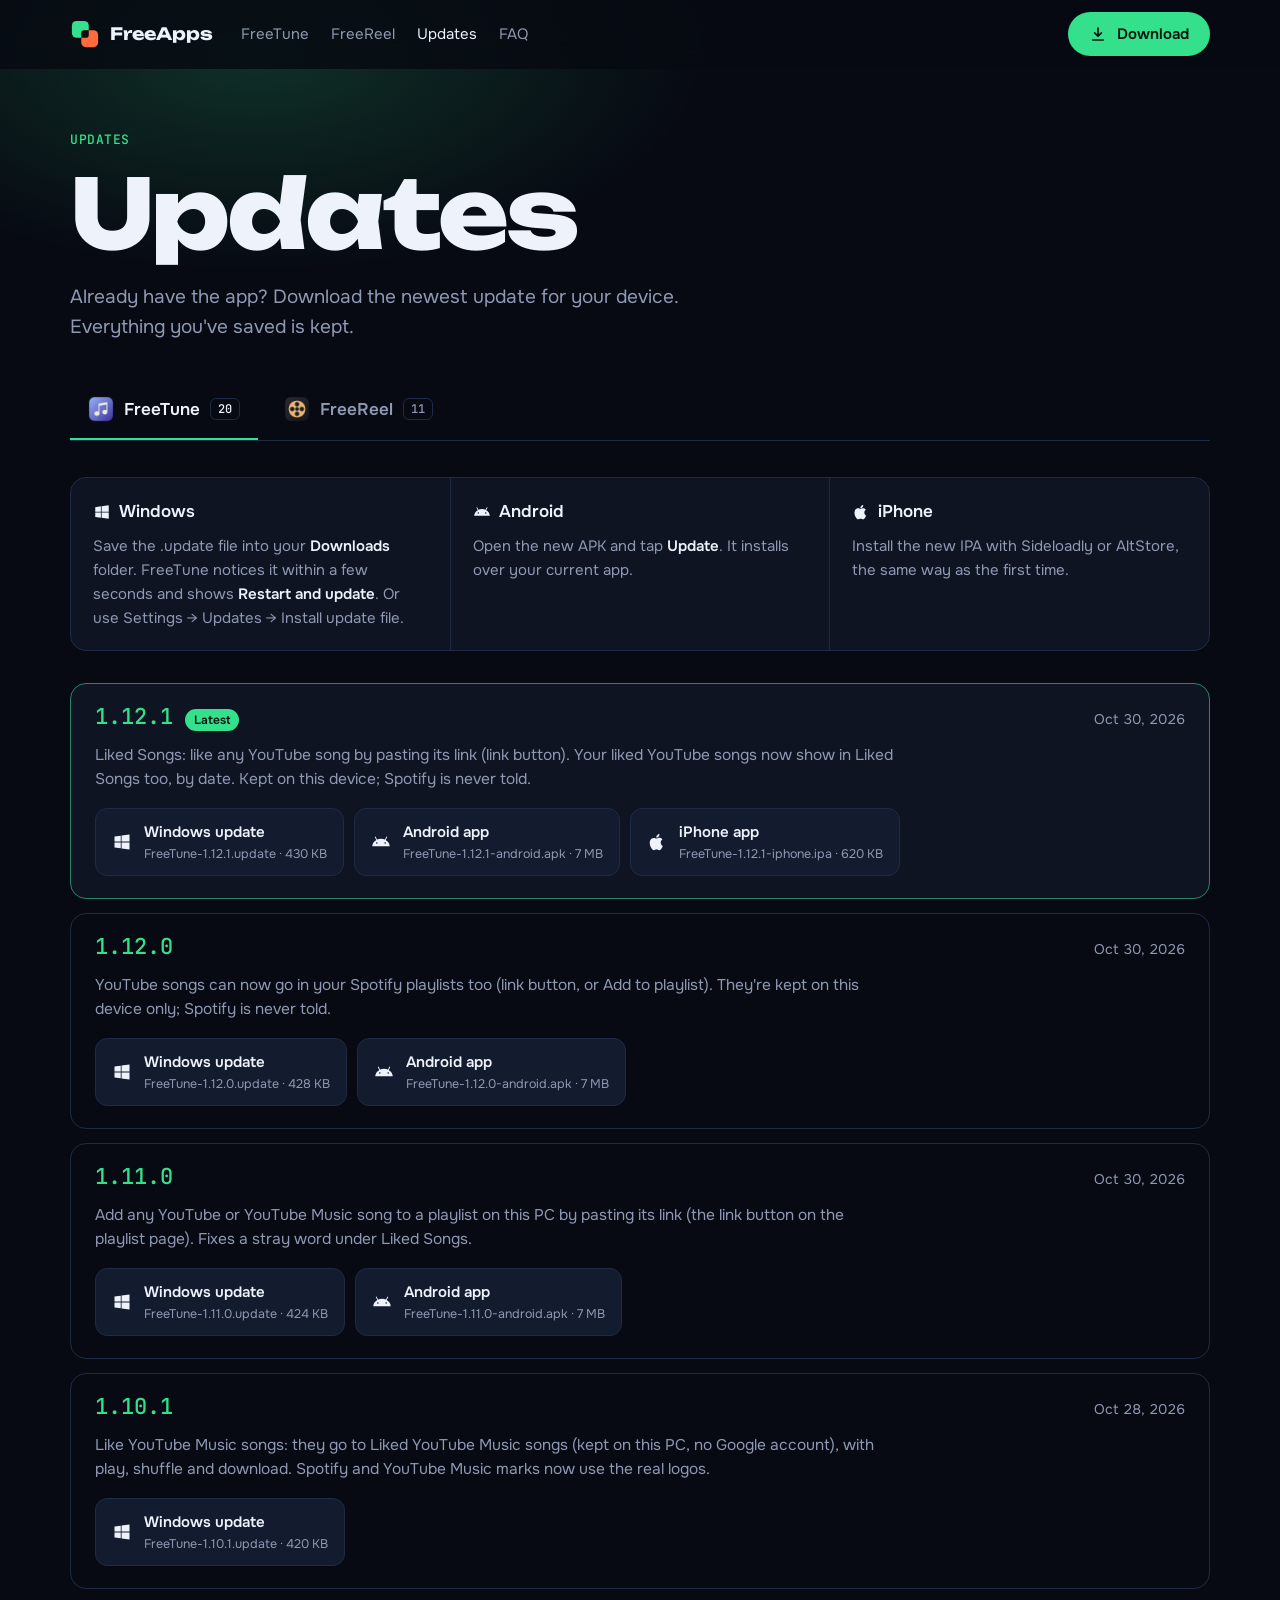
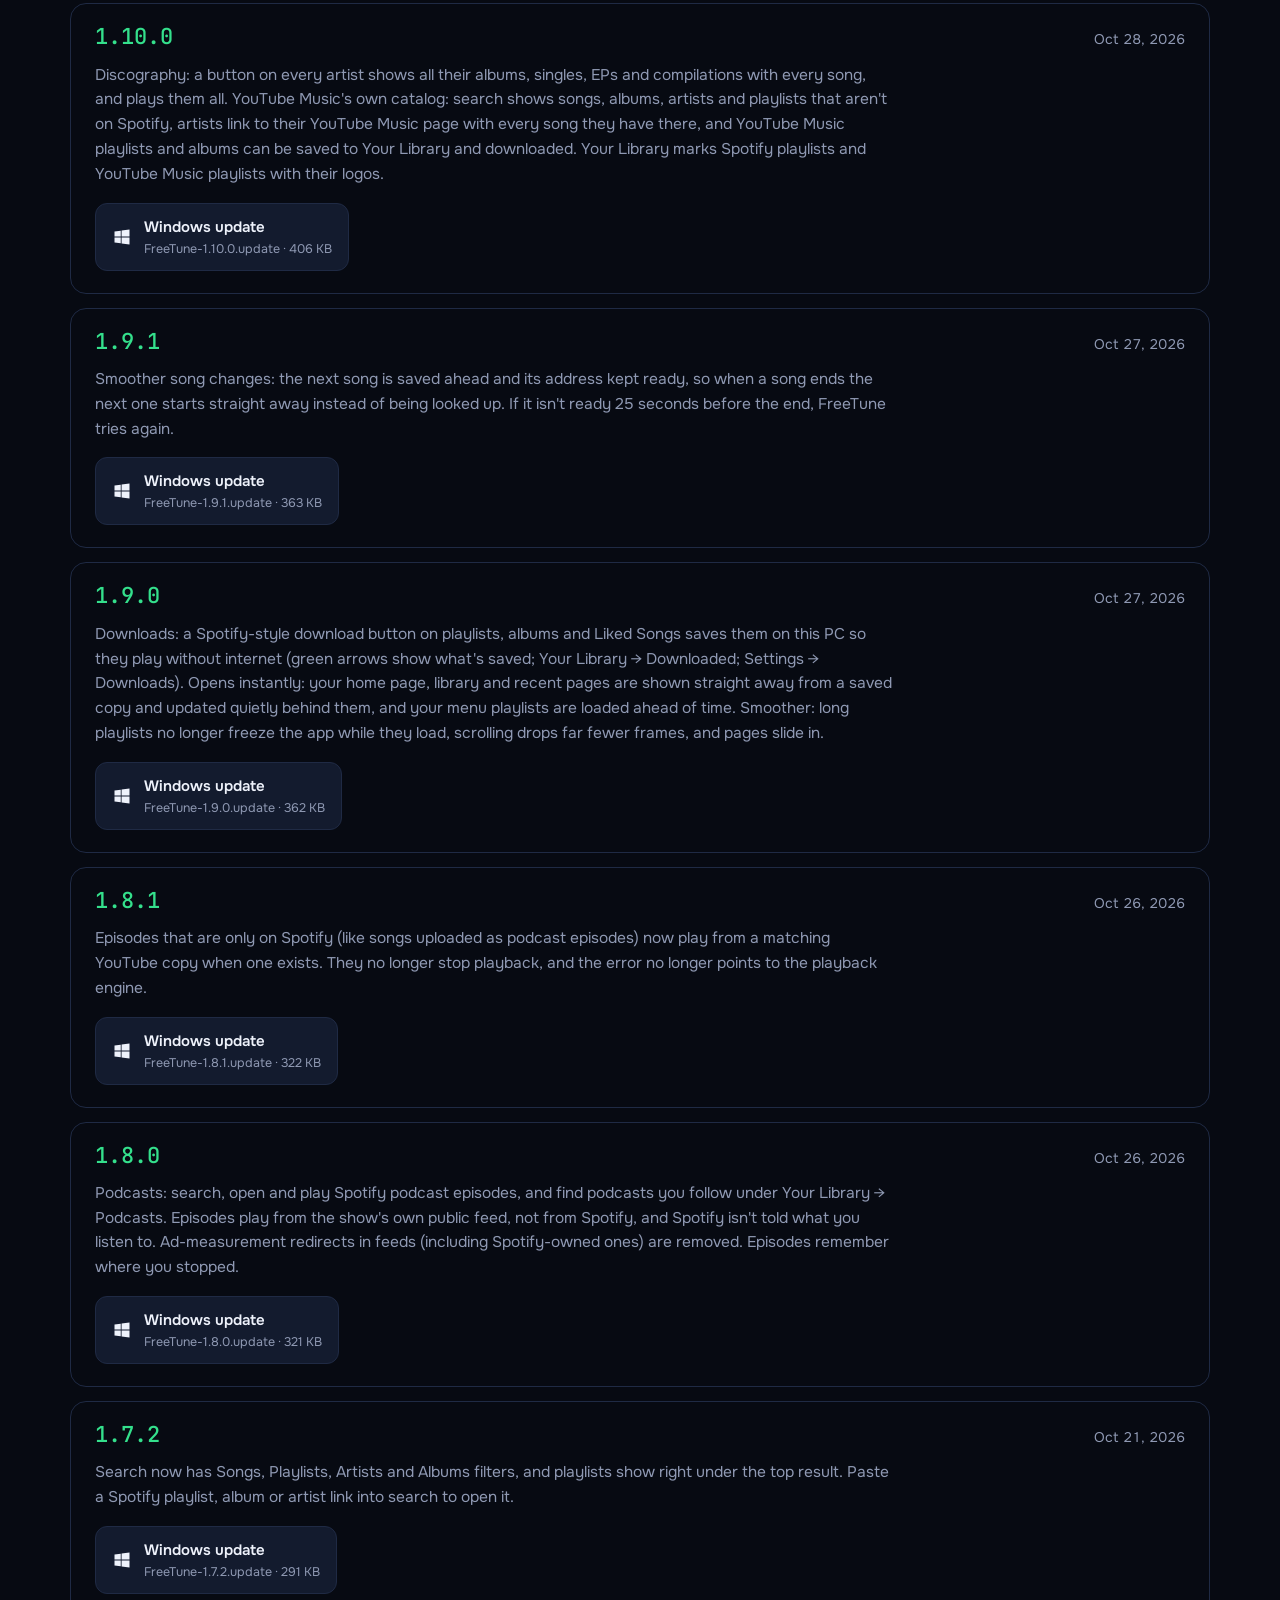
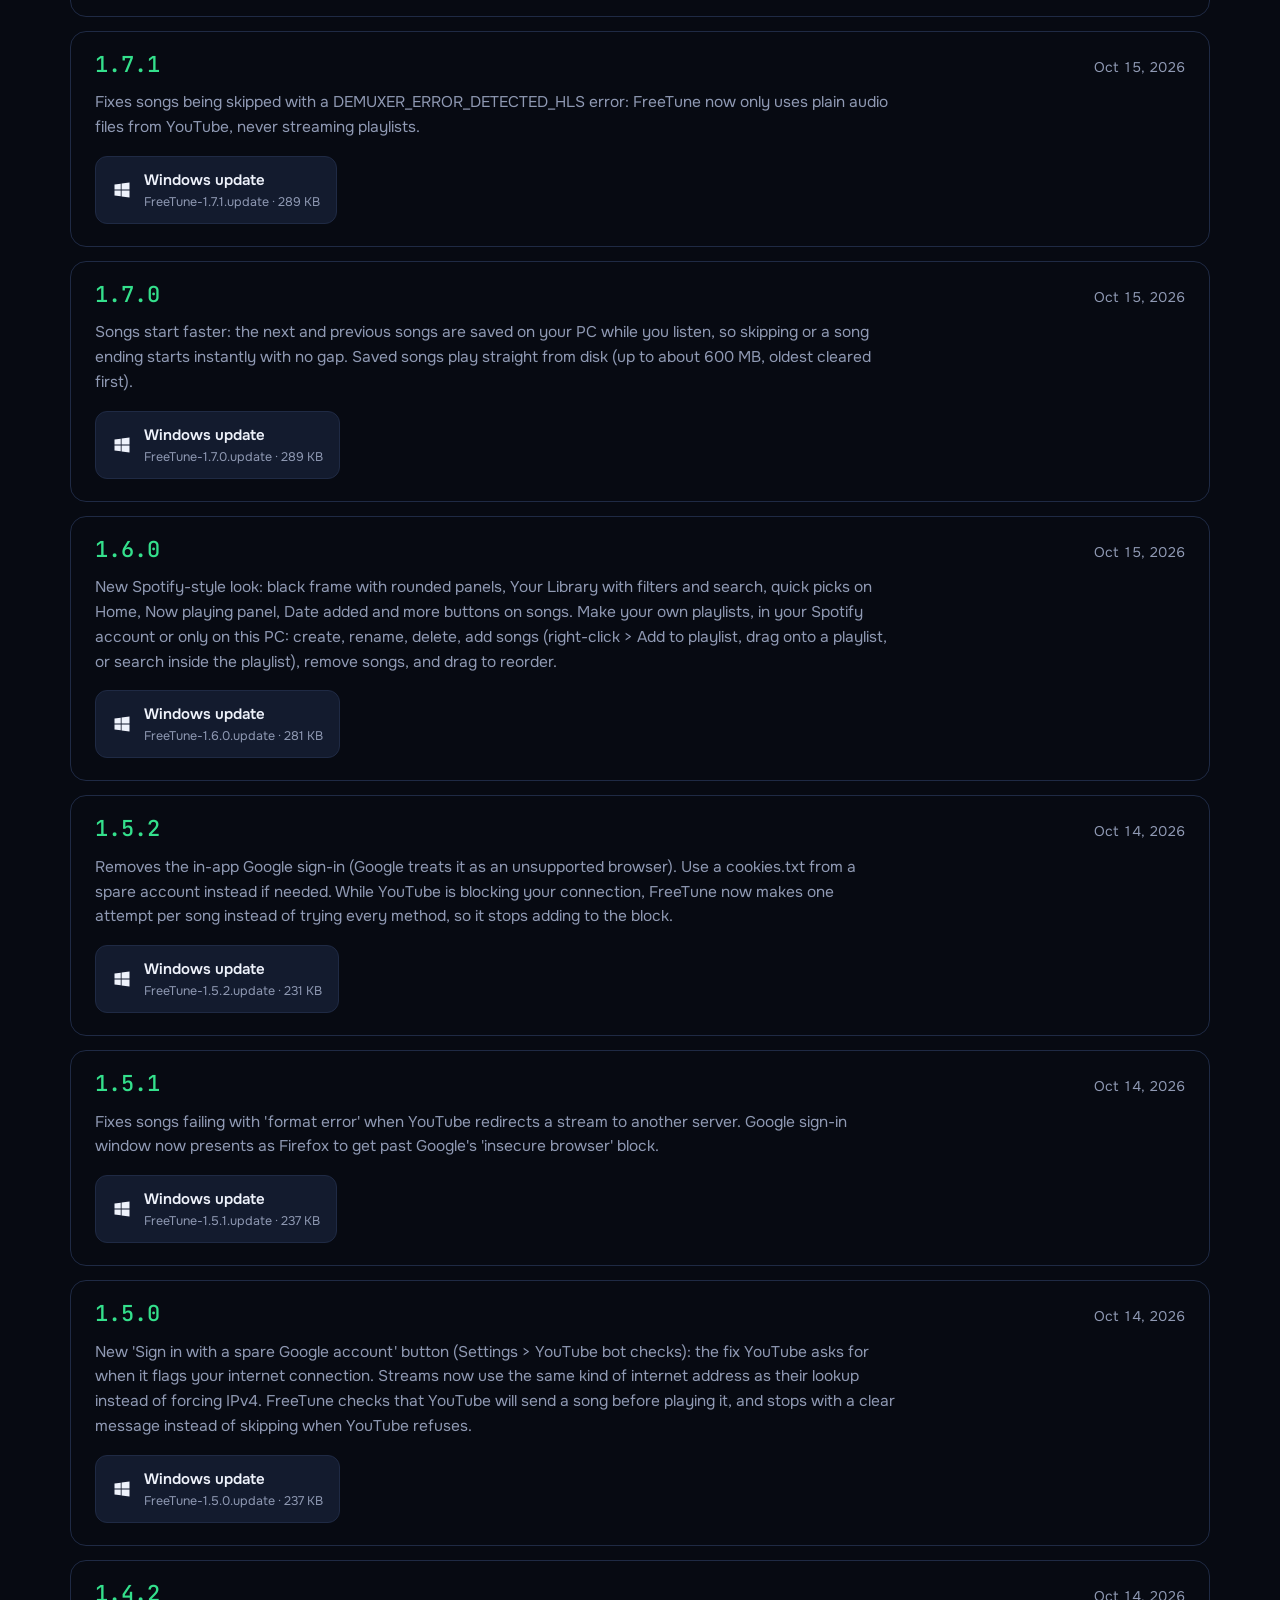
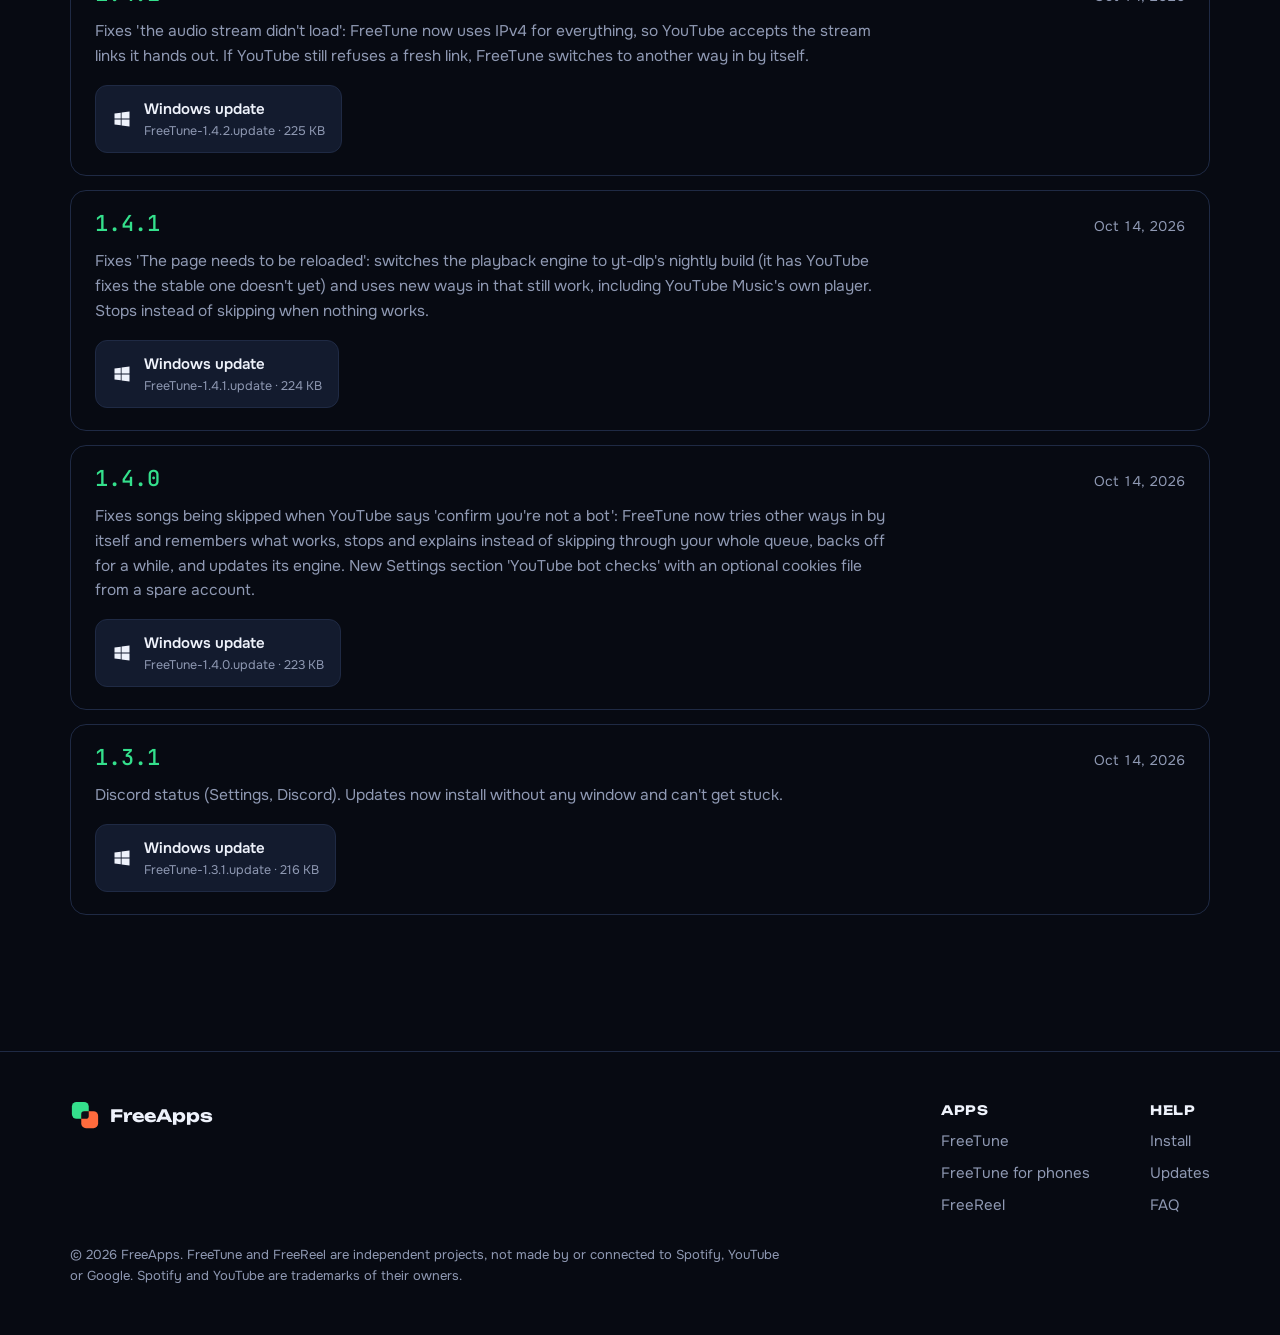
==== updates.html @ 2fc9af13 "Rename the site to FreeApps and add an Updates page with FreeTune and FreeReel tabs Every FreeTune a" ====
<!DOCTYPE html>
<html lang="en">
<head>
<meta charset="utf-8">
<meta name="viewport" content="width=device-width, initial-scale=1, viewport-fit=cover">
<title>FreeApps Updates</title>
<meta name="description" content="FreeApps: download FreeTune (your Spotify library, ad-free) and FreeReel (private YouTube) for Windows, Android and iPhone.">
<meta name="theme-color" content="#070a12">
<link rel="icon" href="img/freeapps.svg" type="image/svg+xml">
<link rel="preconnect" href="https://fonts.googleapis.com">
<link rel="preconnect" href="https://fonts.gstatic.com" crossorigin>
<link rel="stylesheet" href="https://fonts.googleapis.com/css2?family=Unbounded:wght@500;700;800&family=Onest:wght@400;500;600&family=JetBrains+Mono:wght@500&display=swap">
<link rel="stylesheet" href="site.css">
</head>
<body>

<header class="top" id="top">
  <div class="wrap bar">
    <a class="brand" href="index.html"><img src="img/freeapps.svg" alt="">FreeApps</a>
    <nav class="links" aria-label="Sections">
      <a href="index.html#freetune">FreeTune</a>
      <a href="index.html#freereel">FreeReel</a>
      <a href="updates.html" aria-current="page">Updates</a>
      <a href="index.html#faq">FAQ</a>
    </nav>
    <a class="btn tune" href="index.html#download"><svg viewBox="0 0 24 24" fill="none" stroke="currentColor" stroke-width="2.2" stroke-linecap="round" stroke-linejoin="round"><path d="M12 4v11m0 0-4.5-4.5M12 15l4.5-4.5M5 20h14"/></svg>Download</a>
  </div>
</header>

<main class="updates">
  <section class="page-head">
    <div class="wrap">
      <span class="tag">UPDATES</span>
      <h1>Updates</h1>
      <p>Already have the app? Download the newest update for your device. Everything you've saved is kept.</p>
      <div class="tabs" role="tablist" aria-label="App">
        <button class="tab tune" role="tab" id="tab-freetune" aria-controls="freetune" aria-selected="true"><img src="img/icon.png" alt="">FreeTune <span>20</span></button>
        <button class="tab reel" role="tab" id="tab-freereel" aria-controls="freereel" aria-selected="false"><img src="img/icon-reel.png" alt="">FreeReel <span>11</span></button>
      </div>
    </div>
  </section>

  <section class="panel" id="freetune" role="tabpanel" aria-labelledby="tab-freetune">
    <div class="wrap">
      <div class="how">
        <div><b><svg viewBox="0 0 24 24" fill="currentColor" aria-hidden="true"><path d="M3 5.5 10.5 4.4v7.1H3zm8.5-1.2L21 3v8.5h-9.5zM3 12.5h7.5v7.1L3 18.5zm8.5 0H21V21l-9.5-1.3z"/></svg>Windows</b><p>Save the .update file into your <strong>Downloads</strong> folder. FreeTune notices it within a few seconds and shows <strong>Restart and update</strong>. Or use Settings → Updates → Install update file.</p></div>
        <div><b><svg viewBox="0 0 24 24" fill="currentColor" aria-hidden="true"><path d="M17.6 9.5 19.4 6.3a.5.5 0 1 0-.9-.5l-1.8 3.2A10.9 10.9 0 0 0 12 8c-1.7 0-3.3.4-4.7 1L5.5 5.8a.5.5 0 1 0-.9.5l1.8 3.2C3.6 11 1.8 13.8 1.5 17h21c-.3-3.2-2.1-6-4.9-7.5zM7 14.2a1 1 0 1 1 0-2 1 1 0 0 1 0 2zm10 0a1 1 0 1 1 0-2 1 1 0 0 1 0 2z"/></svg>Android</b><p>Open the new APK and tap <strong>Update</strong>. It installs over your current app.</p></div>
        <div><b><svg viewBox="0 0 24 24" fill="currentColor" aria-hidden="true"><path d="M16.4 12.6c0-2.4 2-3.6 2.1-3.7-1.1-1.7-2.9-1.9-3.5-1.9-1.5-.2-2.9.9-3.7.9-.8 0-1.9-.9-3.2-.8-1.6 0-3.2 1-4 2.5-1.7 3-.4 7.4 1.2 9.8.8 1.2 1.8 2.5 3 2.4 1.2 0 1.7-.8 3.2-.8s1.9.8 3.2.8c1.3 0 2.1-1.2 2.9-2.4.9-1.3 1.3-2.7 1.3-2.7s-2.5-1-2.5-4.1zM14 5.5c.7-.8 1.1-1.9 1-3-1 0-2.1.7-2.8 1.5-.6.7-1.2 1.8-1 2.9 1.1.1 2.1-.6 2.8-1.4z"/></svg>iPhone</b><p>Install the new IPA with Sideloadly or AltStore, the same way as the first time.</p></div>
      </div>
      <article class="rel now" id="freetune-1-12-1">
        <div class="rel-head"><h3 class="v">1.12.1</h3><span class="latest">Latest</span><time datetime="2026-10-30">Oct 30, 2026</time></div>
        <p>Liked Songs: like any YouTube song by pasting its link (link button). Your liked YouTube songs now show in Liked Songs too, by date. Kept on this device; Spotify is never told.</p>
        <div class="dls"><a class="dl" href="downloads/updates/FreeTune-1.12.1.update" download><svg viewBox="0 0 24 24" fill="currentColor" aria-hidden="true"><path d="M3 5.5 10.5 4.4v7.1H3zm8.5-1.2L21 3v8.5h-9.5zM3 12.5h7.5v7.1L3 18.5zm8.5 0H21V21l-9.5-1.3z"/></svg><span><b>Windows update</b><small>FreeTune-1.12.1.update · 430 KB</small></span></a><a class="dl" href="downloads/FreeTune-1.12.1-android.apk" download><svg viewBox="0 0 24 24" fill="currentColor" aria-hidden="true"><path d="M17.6 9.5 19.4 6.3a.5.5 0 1 0-.9-.5l-1.8 3.2A10.9 10.9 0 0 0 12 8c-1.7 0-3.3.4-4.7 1L5.5 5.8a.5.5 0 1 0-.9.5l1.8 3.2C3.6 11 1.8 13.8 1.5 17h21c-.3-3.2-2.1-6-4.9-7.5zM7 14.2a1 1 0 1 1 0-2 1 1 0 0 1 0 2zm10 0a1 1 0 1 1 0-2 1 1 0 0 1 0 2z"/></svg><span><b>Android app</b><small>FreeTune-1.12.1-android.apk · 7 MB</small></span></a><a class="dl" href="downloads/FreeTune-1.12.1-iphone.ipa" download><svg viewBox="0 0 24 24" fill="currentColor" aria-hidden="true"><path d="M16.4 12.6c0-2.4 2-3.6 2.1-3.7-1.1-1.7-2.9-1.9-3.5-1.9-1.5-.2-2.9.9-3.7.9-.8 0-1.9-.9-3.2-.8-1.6 0-3.2 1-4 2.5-1.7 3-.4 7.4 1.2 9.8.8 1.2 1.8 2.5 3 2.4 1.2 0 1.7-.8 3.2-.8s1.9.8 3.2.8c1.3 0 2.1-1.2 2.9-2.4.9-1.3 1.3-2.7 1.3-2.7s-2.5-1-2.5-4.1zM14 5.5c.7-.8 1.1-1.9 1-3-1 0-2.1.7-2.8 1.5-.6.7-1.2 1.8-1 2.9 1.1.1 2.1-.6 2.8-1.4z"/></svg><span><b>iPhone app</b><small>FreeTune-1.12.1-iphone.ipa · 620 KB</small></span></a></div>
      </article>
      <article class="rel" id="freetune-1-12-0">
        <div class="rel-head"><h3 class="v">1.12.0</h3><time datetime="2026-10-30">Oct 30, 2026</time></div>
        <p>YouTube songs can now go in your Spotify playlists too (link button, or Add to playlist). They&#x27;re kept on this device only; Spotify is never told.</p>
        <div class="dls"><a class="dl" href="downloads/updates/FreeTune-1.12.0.update" download><svg viewBox="0 0 24 24" fill="currentColor" aria-hidden="true"><path d="M3 5.5 10.5 4.4v7.1H3zm8.5-1.2L21 3v8.5h-9.5zM3 12.5h7.5v7.1L3 18.5zm8.5 0H21V21l-9.5-1.3z"/></svg><span><b>Windows update</b><small>FreeTune-1.12.0.update · 428 KB</small></span></a><a class="dl" href="downloads/updates/FreeTune-1.12.0-android.apk" download><svg viewBox="0 0 24 24" fill="currentColor" aria-hidden="true"><path d="M17.6 9.5 19.4 6.3a.5.5 0 1 0-.9-.5l-1.8 3.2A10.9 10.9 0 0 0 12 8c-1.7 0-3.3.4-4.7 1L5.5 5.8a.5.5 0 1 0-.9.5l1.8 3.2C3.6 11 1.8 13.8 1.5 17h21c-.3-3.2-2.1-6-4.9-7.5zM7 14.2a1 1 0 1 1 0-2 1 1 0 0 1 0 2zm10 0a1 1 0 1 1 0-2 1 1 0 0 1 0 2z"/></svg><span><b>Android app</b><small>FreeTune-1.12.0-android.apk · 7 MB</small></span></a></div>
      </article>
      <article class="rel" id="freetune-1-11-0">
        <div class="rel-head"><h3 class="v">1.11.0</h3><time datetime="2026-10-30">Oct 30, 2026</time></div>
        <p>Add any YouTube or YouTube Music song to a playlist on this PC by pasting its link (the link button on the playlist page). Fixes a stray word under Liked Songs.</p>
        <div class="dls"><a class="dl" href="downloads/updates/FreeTune-1.11.0.update" download><svg viewBox="0 0 24 24" fill="currentColor" aria-hidden="true"><path d="M3 5.5 10.5 4.4v7.1H3zm8.5-1.2L21 3v8.5h-9.5zM3 12.5h7.5v7.1L3 18.5zm8.5 0H21V21l-9.5-1.3z"/></svg><span><b>Windows update</b><small>FreeTune-1.11.0.update · 424 KB</small></span></a><a class="dl" href="downloads/updates/FreeTune-1.11.0-android.apk" download><svg viewBox="0 0 24 24" fill="currentColor" aria-hidden="true"><path d="M17.6 9.5 19.4 6.3a.5.5 0 1 0-.9-.5l-1.8 3.2A10.9 10.9 0 0 0 12 8c-1.7 0-3.3.4-4.7 1L5.5 5.8a.5.5 0 1 0-.9.5l1.8 3.2C3.6 11 1.8 13.8 1.5 17h21c-.3-3.2-2.1-6-4.9-7.5zM7 14.2a1 1 0 1 1 0-2 1 1 0 0 1 0 2zm10 0a1 1 0 1 1 0-2 1 1 0 0 1 0 2z"/></svg><span><b>Android app</b><small>FreeTune-1.11.0-android.apk · 7 MB</small></span></a></div>
      </article>
      <article class="rel" id="freetune-1-10-1">
        <div class="rel-head"><h3 class="v">1.10.1</h3><time datetime="2026-10-28">Oct 28, 2026</time></div>
        <p>Like YouTube Music songs: they go to Liked YouTube Music songs (kept on this PC, no Google account), with play, shuffle and download. Spotify and YouTube Music marks now use the real logos.</p>
        <div class="dls"><a class="dl" href="downloads/updates/FreeTune-1.10.1.update" download><svg viewBox="0 0 24 24" fill="currentColor" aria-hidden="true"><path d="M3 5.5 10.5 4.4v7.1H3zm8.5-1.2L21 3v8.5h-9.5zM3 12.5h7.5v7.1L3 18.5zm8.5 0H21V21l-9.5-1.3z"/></svg><span><b>Windows update</b><small>FreeTune-1.10.1.update · 420 KB</small></span></a></div>
      </article>
      <article class="rel" id="freetune-1-10-0">
        <div class="rel-head"><h3 class="v">1.10.0</h3><time datetime="2026-10-28">Oct 28, 2026</time></div>
        <p>Discography: a button on every artist shows all their albums, singles, EPs and compilations with every song, and plays them all. YouTube Music&#x27;s own catalog: search shows songs, albums, artists and playlists that aren&#x27;t on Spotify, artists link to their YouTube Music page with every song they have there, and YouTube Music playlists and albums can be saved to Your Library and downloaded. Your Library marks Spotify playlists and YouTube Music playlists with their logos.</p>
        <div class="dls"><a class="dl" href="downloads/updates/FreeTune-1.10.0.update" download><svg viewBox="0 0 24 24" fill="currentColor" aria-hidden="true"><path d="M3 5.5 10.5 4.4v7.1H3zm8.5-1.2L21 3v8.5h-9.5zM3 12.5h7.5v7.1L3 18.5zm8.5 0H21V21l-9.5-1.3z"/></svg><span><b>Windows update</b><small>FreeTune-1.10.0.update · 406 KB</small></span></a></div>
      </article>
      <article class="rel" id="freetune-1-9-1">
        <div class="rel-head"><h3 class="v">1.9.1</h3><time datetime="2026-10-27">Oct 27, 2026</time></div>
        <p>Smoother song changes: the next song is saved ahead and its address kept ready, so when a song ends the next one starts straight away instead of being looked up. If it isn&#x27;t ready 25 seconds before the end, FreeTune tries again.</p>
        <div class="dls"><a class="dl" href="downloads/updates/FreeTune-1.9.1.update" download><svg viewBox="0 0 24 24" fill="currentColor" aria-hidden="true"><path d="M3 5.5 10.5 4.4v7.1H3zm8.5-1.2L21 3v8.5h-9.5zM3 12.5h7.5v7.1L3 18.5zm8.5 0H21V21l-9.5-1.3z"/></svg><span><b>Windows update</b><small>FreeTune-1.9.1.update · 363 KB</small></span></a></div>
      </article>
      <article class="rel" id="freetune-1-9-0">
        <div class="rel-head"><h3 class="v">1.9.0</h3><time datetime="2026-10-27">Oct 27, 2026</time></div>
        <p>Downloads: a Spotify-style download button on playlists, albums and Liked Songs saves them on this PC so they play without internet (green arrows show what&#x27;s saved; Your Library → Downloaded; Settings → Downloads). Opens instantly: your home page, library and recent pages are shown straight away from a saved copy and updated quietly behind them, and your menu playlists are loaded ahead of time. Smoother: long playlists no longer freeze the app while they load, scrolling drops far fewer frames, and pages slide in.</p>
        <div class="dls"><a class="dl" href="downloads/updates/FreeTune-1.9.0.update" download><svg viewBox="0 0 24 24" fill="currentColor" aria-hidden="true"><path d="M3 5.5 10.5 4.4v7.1H3zm8.5-1.2L21 3v8.5h-9.5zM3 12.5h7.5v7.1L3 18.5zm8.5 0H21V21l-9.5-1.3z"/></svg><span><b>Windows update</b><small>FreeTune-1.9.0.update · 362 KB</small></span></a></div>
      </article>
      <article class="rel" id="freetune-1-8-1">
        <div class="rel-head"><h3 class="v">1.8.1</h3><time datetime="2026-10-26">Oct 26, 2026</time></div>
        <p>Episodes that are only on Spotify (like songs uploaded as podcast episodes) now play from a matching YouTube copy when one exists. They no longer stop playback, and the error no longer points to the playback engine.</p>
        <div class="dls"><a class="dl" href="downloads/updates/FreeTune-1.8.1.update" download><svg viewBox="0 0 24 24" fill="currentColor" aria-hidden="true"><path d="M3 5.5 10.5 4.4v7.1H3zm8.5-1.2L21 3v8.5h-9.5zM3 12.5h7.5v7.1L3 18.5zm8.5 0H21V21l-9.5-1.3z"/></svg><span><b>Windows update</b><small>FreeTune-1.8.1.update · 322 KB</small></span></a></div>
      </article>
      <article class="rel" id="freetune-1-8-0">
        <div class="rel-head"><h3 class="v">1.8.0</h3><time datetime="2026-10-26">Oct 26, 2026</time></div>
        <p>Podcasts: search, open and play Spotify podcast episodes, and find podcasts you follow under Your Library → Podcasts. Episodes play from the show&#x27;s own public feed, not from Spotify, and Spotify isn&#x27;t told what you listen to. Ad-measurement redirects in feeds (including Spotify-owned ones) are removed. Episodes remember where you stopped.</p>
        <div class="dls"><a class="dl" href="downloads/updates/FreeTune-1.8.0.update" download><svg viewBox="0 0 24 24" fill="currentColor" aria-hidden="true"><path d="M3 5.5 10.5 4.4v7.1H3zm8.5-1.2L21 3v8.5h-9.5zM3 12.5h7.5v7.1L3 18.5zm8.5 0H21V21l-9.5-1.3z"/></svg><span><b>Windows update</b><small>FreeTune-1.8.0.update · 321 KB</small></span></a></div>
      </article>
      <article class="rel" id="freetune-1-7-2">
        <div class="rel-head"><h3 class="v">1.7.2</h3><time datetime="2026-10-21">Oct 21, 2026</time></div>
        <p>Search now has Songs, Playlists, Artists and Albums filters, and playlists show right under the top result. Paste a Spotify playlist, album or artist link into search to open it.</p>
        <div class="dls"><a class="dl" href="downloads/updates/FreeTune-1.7.2.update" download><svg viewBox="0 0 24 24" fill="currentColor" aria-hidden="true"><path d="M3 5.5 10.5 4.4v7.1H3zm8.5-1.2L21 3v8.5h-9.5zM3 12.5h7.5v7.1L3 18.5zm8.5 0H21V21l-9.5-1.3z"/></svg><span><b>Windows update</b><small>FreeTune-1.7.2.update · 291 KB</small></span></a></div>
      </article>
      <article class="rel" id="freetune-1-7-1">
        <div class="rel-head"><h3 class="v">1.7.1</h3><time datetime="2026-10-15">Oct 15, 2026</time></div>
        <p>Fixes songs being skipped with a DEMUXER_ERROR_DETECTED_HLS error: FreeTune now only uses plain audio files from YouTube, never streaming playlists.</p>
        <div class="dls"><a class="dl" href="downloads/updates/FreeTune-1.7.1.update" download><svg viewBox="0 0 24 24" fill="currentColor" aria-hidden="true"><path d="M3 5.5 10.5 4.4v7.1H3zm8.5-1.2L21 3v8.5h-9.5zM3 12.5h7.5v7.1L3 18.5zm8.5 0H21V21l-9.5-1.3z"/></svg><span><b>Windows update</b><small>FreeTune-1.7.1.update · 289 KB</small></span></a></div>
      </article>
      <article class="rel" id="freetune-1-7-0">
        <div class="rel-head"><h3 class="v">1.7.0</h3><time datetime="2026-10-15">Oct 15, 2026</time></div>
        <p>Songs start faster: the next and previous songs are saved on your PC while you listen, so skipping or a song ending starts instantly with no gap. Saved songs play straight from disk (up to about 600 MB, oldest cleared first).</p>
        <div class="dls"><a class="dl" href="downloads/updates/FreeTune-1.7.0.update" download><svg viewBox="0 0 24 24" fill="currentColor" aria-hidden="true"><path d="M3 5.5 10.5 4.4v7.1H3zm8.5-1.2L21 3v8.5h-9.5zM3 12.5h7.5v7.1L3 18.5zm8.5 0H21V21l-9.5-1.3z"/></svg><span><b>Windows update</b><small>FreeTune-1.7.0.update · 289 KB</small></span></a></div>
      </article>
      <article class="rel" id="freetune-1-6-0">
        <div class="rel-head"><h3 class="v">1.6.0</h3><time datetime="2026-10-15">Oct 15, 2026</time></div>
        <p>New Spotify-style look: black frame with rounded panels, Your Library with filters and search, quick picks on Home, Now playing panel, Date added and more buttons on songs. Make your own playlists, in your Spotify account or only on this PC: create, rename, delete, add songs (right-click &gt; Add to playlist, drag onto a playlist, or search inside the playlist), remove songs, and drag to reorder.</p>
        <div class="dls"><a class="dl" href="downloads/updates/FreeTune-1.6.0.update" download><svg viewBox="0 0 24 24" fill="currentColor" aria-hidden="true"><path d="M3 5.5 10.5 4.4v7.1H3zm8.5-1.2L21 3v8.5h-9.5zM3 12.5h7.5v7.1L3 18.5zm8.5 0H21V21l-9.5-1.3z"/></svg><span><b>Windows update</b><small>FreeTune-1.6.0.update · 281 KB</small></span></a></div>
      </article>
      <article class="rel" id="freetune-1-5-2">
        <div class="rel-head"><h3 class="v">1.5.2</h3><time datetime="2026-10-14">Oct 14, 2026</time></div>
        <p>Removes the in-app Google sign-in (Google treats it as an unsupported browser). Use a cookies.txt from a spare account instead if needed. While YouTube is blocking your connection, FreeTune now makes one attempt per song instead of trying every method, so it stops adding to the block.</p>
        <div class="dls"><a class="dl" href="downloads/updates/FreeTune-1.5.2.update" download><svg viewBox="0 0 24 24" fill="currentColor" aria-hidden="true"><path d="M3 5.5 10.5 4.4v7.1H3zm8.5-1.2L21 3v8.5h-9.5zM3 12.5h7.5v7.1L3 18.5zm8.5 0H21V21l-9.5-1.3z"/></svg><span><b>Windows update</b><small>FreeTune-1.5.2.update · 231 KB</small></span></a></div>
      </article>
      <article class="rel" id="freetune-1-5-1">
        <div class="rel-head"><h3 class="v">1.5.1</h3><time datetime="2026-10-14">Oct 14, 2026</time></div>
        <p>Fixes songs failing with &#x27;format error&#x27; when YouTube redirects a stream to another server. Google sign-in window now presents as Firefox to get past Google&#x27;s &#x27;insecure browser&#x27; block.</p>
        <div class="dls"><a class="dl" href="downloads/updates/FreeTune-1.5.1.update" download><svg viewBox="0 0 24 24" fill="currentColor" aria-hidden="true"><path d="M3 5.5 10.5 4.4v7.1H3zm8.5-1.2L21 3v8.5h-9.5zM3 12.5h7.5v7.1L3 18.5zm8.5 0H21V21l-9.5-1.3z"/></svg><span><b>Windows update</b><small>FreeTune-1.5.1.update · 237 KB</small></span></a></div>
      </article>
      <article class="rel" id="freetune-1-5-0">
        <div class="rel-head"><h3 class="v">1.5.0</h3><time datetime="2026-10-14">Oct 14, 2026</time></div>
        <p>New &#x27;Sign in with a spare Google account&#x27; button (Settings &gt; YouTube bot checks): the fix YouTube asks for when it flags your internet connection. Streams now use the same kind of internet address as their lookup instead of forcing IPv4. FreeTune checks that YouTube will send a song before playing it, and stops with a clear message instead of skipping when YouTube refuses.</p>
        <div class="dls"><a class="dl" href="downloads/updates/FreeTune-1.5.0.update" download><svg viewBox="0 0 24 24" fill="currentColor" aria-hidden="true"><path d="M3 5.5 10.5 4.4v7.1H3zm8.5-1.2L21 3v8.5h-9.5zM3 12.5h7.5v7.1L3 18.5zm8.5 0H21V21l-9.5-1.3z"/></svg><span><b>Windows update</b><small>FreeTune-1.5.0.update · 237 KB</small></span></a></div>
      </article>
      <article class="rel" id="freetune-1-4-2">
        <div class="rel-head"><h3 class="v">1.4.2</h3><time datetime="2026-10-14">Oct 14, 2026</time></div>
        <p>Fixes &#x27;the audio stream didn&#x27;t load&#x27;: FreeTune now uses IPv4 for everything, so YouTube accepts the stream links it hands out. If YouTube still refuses a fresh link, FreeTune switches to another way in by itself.</p>
        <div class="dls"><a class="dl" href="downloads/updates/FreeTune-1.4.2.update" download><svg viewBox="0 0 24 24" fill="currentColor" aria-hidden="true"><path d="M3 5.5 10.5 4.4v7.1H3zm8.5-1.2L21 3v8.5h-9.5zM3 12.5h7.5v7.1L3 18.5zm8.5 0H21V21l-9.5-1.3z"/></svg><span><b>Windows update</b><small>FreeTune-1.4.2.update · 225 KB</small></span></a></div>
      </article>
      <article class="rel" id="freetune-1-4-1">
        <div class="rel-head"><h3 class="v">1.4.1</h3><time datetime="2026-10-14">Oct 14, 2026</time></div>
        <p>Fixes &#x27;The page needs to be reloaded&#x27;: switches the playback engine to yt-dlp&#x27;s nightly build (it has YouTube fixes the stable one doesn&#x27;t yet) and uses new ways in that still work, including YouTube Music&#x27;s own player. Stops instead of skipping when nothing works.</p>
        <div class="dls"><a class="dl" href="downloads/updates/FreeTune-1.4.1.update" download><svg viewBox="0 0 24 24" fill="currentColor" aria-hidden="true"><path d="M3 5.5 10.5 4.4v7.1H3zm8.5-1.2L21 3v8.5h-9.5zM3 12.5h7.5v7.1L3 18.5zm8.5 0H21V21l-9.5-1.3z"/></svg><span><b>Windows update</b><small>FreeTune-1.4.1.update · 224 KB</small></span></a></div>
      </article>
      <article class="rel" id="freetune-1-4-0">
        <div class="rel-head"><h3 class="v">1.4.0</h3><time datetime="2026-10-14">Oct 14, 2026</time></div>
        <p>Fixes songs being skipped when YouTube says &#x27;confirm you&#x27;re not a bot&#x27;: FreeTune now tries other ways in by itself and remembers what works, stops and explains instead of skipping through your whole queue, backs off for a while, and updates its engine. New Settings section &#x27;YouTube bot checks&#x27; with an optional cookies file from a spare account.</p>
        <div class="dls"><a class="dl" href="downloads/updates/FreeTune-1.4.0.update" download><svg viewBox="0 0 24 24" fill="currentColor" aria-hidden="true"><path d="M3 5.5 10.5 4.4v7.1H3zm8.5-1.2L21 3v8.5h-9.5zM3 12.5h7.5v7.1L3 18.5zm8.5 0H21V21l-9.5-1.3z"/></svg><span><b>Windows update</b><small>FreeTune-1.4.0.update · 223 KB</small></span></a></div>
      </article>
      <article class="rel" id="freetune-1-3-1">
        <div class="rel-head"><h3 class="v">1.3.1</h3><time datetime="2026-10-14">Oct 14, 2026</time></div>
        <p>Discord status (Settings, Discord). Updates now install without any window and can&#x27;t get stuck.</p>
        <div class="dls"><a class="dl" href="downloads/updates/FreeTune-1.3.1.update" download><svg viewBox="0 0 24 24" fill="currentColor" aria-hidden="true"><path d="M3 5.5 10.5 4.4v7.1H3zm8.5-1.2L21 3v8.5h-9.5zM3 12.5h7.5v7.1L3 18.5zm8.5 0H21V21l-9.5-1.3z"/></svg><span><b>Windows update</b><small>FreeTune-1.3.1.update · 216 KB</small></span></a></div>
      </article>
    </div>
  </section>

  <section class="panel" id="freereel" role="tabpanel" aria-labelledby="tab-freereel" hidden>
    <div class="wrap">
      <div class="how">
        <div><b><svg viewBox="0 0 24 24" fill="currentColor" aria-hidden="true"><path d="M3 5.5 10.5 4.4v7.1H3zm8.5-1.2L21 3v8.5h-9.5zM3 12.5h7.5v7.1L3 18.5zm8.5 0H21V21l-9.5-1.3z"/></svg>Windows</b><p>Save the .update file into your <strong>Downloads</strong> folder. FreeReel notices it within a few seconds and shows <strong>Restart and update</strong>. Or use Settings → Updates → Install update file.</p></div>
      </div>
      <article class="rel now" id="freereel-1-8-2">
        <div class="rel-head"><h3 class="v">1.8.2</h3><span class="latest">Latest</span><time datetime="2026-10-17">Oct 17, 2026</time></div>
        <p>Fixes videos that wouldn&#x27;t load (mostly ones with ads): YouTube now makes players wait about as long as its pre-roll ad before a video can start. FreeReel waits that time (no ad shown) with a countdown, instead of failing. Includes 1.8.1&#x27;s automatic recovery.</p>
        <div class="dls"><a class="dl" href="downloads/updates/FreeReel-1.8.2.update" download><svg viewBox="0 0 24 24" fill="currentColor" aria-hidden="true"><path d="M3 5.5 10.5 4.4v7.1H3zm8.5-1.2L21 3v8.5h-9.5zM3 12.5h7.5v7.1L3 18.5zm8.5 0H21V21l-9.5-1.3z"/></svg><span><b>Windows update</b><small>FreeReel-1.8.2.update · 276 KB</small></span></a></div>
      </article>
      <article class="rel" id="freereel-1-8-1">
        <div class="rel-head"><h3 class="v">1.8.1</h3><time datetime="2026-10-17">Oct 17, 2026</time></div>
        <p>Videos that fail to start now recover by themselves: FreeReel gets fresh links, then tries a lower quality, then the combined stream before showing an error. Try again now retries properly instead of reloading. Skips copy-protected streams, and failures are written to the log with the reason.</p>
        <div class="dls"><a class="dl" href="downloads/updates/FreeReel-1.8.1.update" download><svg viewBox="0 0 24 24" fill="currentColor" aria-hidden="true"><path d="M3 5.5 10.5 4.4v7.1H3zm8.5-1.2L21 3v8.5h-9.5zM3 12.5h7.5v7.1L3 18.5zm8.5 0H21V21l-9.5-1.3z"/></svg><span><b>Windows update</b><small>FreeReel-1.8.1.update · 274 KB</small></span></a></div>
      </article>
      <article class="rel" id="freereel-1-8-0">
        <div class="rel-head"><h3 class="v">1.8.0</h3><time datetime="2026-10-15">Oct 15, 2026</time></div>
        <p>New look: YouTube-style layout with a collapsible side menu, Home chips, channel pictures on every video, and a softer premium dark theme. Smoother everywhere: pages fade into each other, the thumbnail you click grows into the player, a gentle ambient glow behind the video, animated description, smoother menus and popups.</p>
        <div class="dls"><a class="dl" href="downloads/updates/FreeReel-1.8.0.update" download><svg viewBox="0 0 24 24" fill="currentColor" aria-hidden="true"><path d="M3 5.5 10.5 4.4v7.1H3zm8.5-1.2L21 3v8.5h-9.5zM3 12.5h7.5v7.1L3 18.5zm8.5 0H21V21l-9.5-1.3z"/></svg><span><b>Windows update</b><small>FreeReel-1.8.0.update · 271 KB</small></span></a></div>
      </article>
      <article class="rel" id="freereel-1-7-2">
        <div class="rel-head"><h3 class="v">1.7.2</h3><time datetime="2026-10-14">Oct 14, 2026</time></div>
        <p>Removes the in-app Google sign-in (Google treats it as an unsupported browser). Use a cookies.txt from a spare account instead if needed. While YouTube is blocking your connection, FreeReel makes one attempt per video instead of trying every method.</p>
        <div class="dls"><a class="dl" href="downloads/updates/FreeReel-1.7.2.update" download><svg viewBox="0 0 24 24" fill="currentColor" aria-hidden="true"><path d="M3 5.5 10.5 4.4v7.1H3zm8.5-1.2L21 3v8.5h-9.5zM3 12.5h7.5v7.1L3 18.5zm8.5 0H21V21l-9.5-1.3z"/></svg><span><b>Windows update</b><small>FreeReel-1.7.2.update · 252 KB</small></span></a></div>
      </article>
      <article class="rel" id="freereel-1-7-1">
        <div class="rel-head"><h3 class="v">1.7.1</h3><time datetime="2026-10-14">Oct 14, 2026</time></div>
        <p>Fixes videos failing when YouTube redirects a stream to another server. Google sign-in window now presents as Firefox to get past Google&#x27;s &#x27;insecure browser&#x27; block.</p>
        <div class="dls"><a class="dl" href="downloads/updates/FreeReel-1.7.1.update" download><svg viewBox="0 0 24 24" fill="currentColor" aria-hidden="true"><path d="M3 5.5 10.5 4.4v7.1H3zm8.5-1.2L21 3v8.5h-9.5zM3 12.5h7.5v7.1L3 18.5zm8.5 0H21V21l-9.5-1.3z"/></svg><span><b>Windows update</b><small>FreeReel-1.7.1.update · 258 KB</small></span></a></div>
      </article>
      <article class="rel" id="freereel-1-7-0">
        <div class="rel-head"><h3 class="v">1.7.0</h3><time datetime="2026-10-14">Oct 14, 2026</time></div>
        <p>New &#x27;Sign in with a spare Google account&#x27; button (Settings &gt; YouTube bot checks): the fix YouTube asks for when it flags your internet connection. Much less background YouTube traffic: channels are checked hourly or less (not all 563 every 30 minutes), in the background, and not at all while YouTube is pushing back. Streams use the same kind of internet address as their lookup.</p>
        <div class="dls"><a class="dl" href="downloads/updates/FreeReel-1.7.0.update" download><svg viewBox="0 0 24 24" fill="currentColor" aria-hidden="true"><path d="M3 5.5 10.5 4.4v7.1H3zm8.5-1.2L21 3v8.5h-9.5zM3 12.5h7.5v7.1L3 18.5zm8.5 0H21V21l-9.5-1.3z"/></svg><span><b>Windows update</b><small>FreeReel-1.7.0.update · 258 KB</small></span></a></div>
      </article>
      <article class="rel" id="freereel-1-6-3">
        <div class="rel-head"><h3 class="v">1.6.3</h3><time datetime="2026-10-14">Oct 14, 2026</time></div>
        <p>Fixes videos refusing to load (HTTP 403): FreeReel now uses IPv4 for everything, so YouTube accepts the stream links it hands out. If YouTube still refuses a fresh link, FreeReel switches to another way in by itself.</p>
        <div class="dls"><a class="dl" href="downloads/updates/FreeReel-1.6.3.update" download><svg viewBox="0 0 24 24" fill="currentColor" aria-hidden="true"><path d="M3 5.5 10.5 4.4v7.1H3zm8.5-1.2L21 3v8.5h-9.5zM3 12.5h7.5v7.1L3 18.5zm8.5 0H21V21l-9.5-1.3z"/></svg><span><b>Windows update</b><small>FreeReel-1.6.3.update · 244 KB</small></span></a></div>
      </article>
      <article class="rel" id="freereel-1-6-2">
        <div class="rel-head"><h3 class="v">1.6.2</h3><time datetime="2026-10-14">Oct 14, 2026</time></div>
        <p>Fixes &#x27;The page needs to be reloaded&#x27; and bot-check failures: switches the playback engine to yt-dlp&#x27;s nightly build (it has YouTube fixes the stable one doesn&#x27;t yet) and uses new ways in that still work.</p>
        <div class="dls"><a class="dl" href="downloads/updates/FreeReel-1.6.2.update" download><svg viewBox="0 0 24 24" fill="currentColor" aria-hidden="true"><path d="M3 5.5 10.5 4.4v7.1H3zm8.5-1.2L21 3v8.5h-9.5zM3 12.5h7.5v7.1L3 18.5zm8.5 0H21V21l-9.5-1.3z"/></svg><span><b>Windows update</b><small>FreeReel-1.6.2.update · 243 KB</small></span></a></div>
      </article>
      <article class="rel" id="freereel-1-6-1">
        <div class="rel-head"><h3 class="v">1.6.1</h3><time datetime="2026-10-14">Oct 14, 2026</time></div>
        <p>Handles YouTube&#x27;s &#x27;confirm you&#x27;re not a bot&#x27; check: FreeReel now tries other ways in by itself and remembers what works, preloads far more gently, backs off for a while after a block, and updates its engine. Clearer message when it does happen. New Settings section &#x27;YouTube bot checks&#x27; with an optional cookies file from a spare account. Includes everything from 1.6.0 (smoother streaming, Auto quality).</p>
        <div class="dls"><a class="dl" href="downloads/updates/FreeReel-1.6.1.update" download><svg viewBox="0 0 24 24" fill="currentColor" aria-hidden="true"><path d="M3 5.5 10.5 4.4v7.1H3zm8.5-1.2L21 3v8.5h-9.5zM3 12.5h7.5v7.1L3 18.5zm8.5 0H21V21l-9.5-1.3z"/></svg><span><b>Windows update</b><small>FreeReel-1.6.1.update · 242 KB</small></span></a></div>
      </article>
      <article class="rel" id="freereel-1-6-0">
        <div class="rel-head"><h3 class="v">1.6.0</h3><time datetime="2026-10-14">Oct 14, 2026</time></div>
        <p>Smoother streaming: videos load in small pieces YouTube doesn&#x27;t slow down, with the next piece always downloading ahead. Expired links are refreshed mid-video without freezing. New Auto quality (now the default) picks the best your connection can play without buffering. Videos start faster: hovering a thumbnail gets it ready. Downloads retry by themselves if YouTube refuses a link.</p>
        <div class="dls"><a class="dl" href="downloads/updates/FreeReel-1.6.0.update" download><svg viewBox="0 0 24 24" fill="currentColor" aria-hidden="true"><path d="M3 5.5 10.5 4.4v7.1H3zm8.5-1.2L21 3v8.5h-9.5zM3 12.5h7.5v7.1L3 18.5zm8.5 0H21V21l-9.5-1.3z"/></svg><span><b>Windows update</b><small>FreeReel-1.6.0.update · 236 KB</small></span></a></div>
      </article>
      <article class="rel" id="freereel-1-5-0">
        <div class="rel-head"><h3 class="v">1.5.0</h3><time datetime="2026-10-14">Oct 14, 2026</time></div>
        <p>Pop out videos (P key or the button on the player) and keep watching on top of other apps, even while browsing FreeReel. Videos keep playing when FreeReel is minimized, and pop out automatically (Settings). Also: unsubscribe from many channels at once.</p>
        <div class="dls"><a class="dl" href="downloads/updates/FreeReel-1.5.0.update" download><svg viewBox="0 0 24 24" fill="currentColor" aria-hidden="true"><path d="M3 5.5 10.5 4.4v7.1H3zm8.5-1.2L21 3v8.5h-9.5zM3 12.5h7.5v7.1L3 18.5zm8.5 0H21V21l-9.5-1.3z"/></svg><span><b>Windows update</b><small>FreeReel-1.5.0.update · 222 KB</small></span></a></div>
      </article>
    </div>
  </section>
</main>

<footer>
  <div class="wrap">
    <a class="brand" href="index.html"><img src="img/freeapps.svg" alt="">FreeApps</a>
    <div class="cols">
      <div><b>APPS</b><a href="index.html#freetune">FreeTune</a><a href="index.html#phone">FreeTune for phones</a><a href="index.html#freereel">FreeReel</a></div>
      <div><b>HELP</b><a href="index.html#download">Install</a><a href="updates.html">Updates</a><a href="index.html#faq">FAQ</a></div>
    </div>
    <p class="legal">© 2026 FreeApps. FreeTune and FreeReel are independent projects, not made by or connected to Spotify, YouTube or Google. Spotify and YouTube are trademarks of their owners.</p>
  </div>
</footer>

<script>
  (function () {
    var tabs = [].slice.call(document.querySelectorAll('.tab'));
    function show(name, focus) {
      if (name !== 'freetune' && name !== 'freereel') name = 'freetune';
      tabs.forEach(function (t) {
        var on = t.getAttribute('aria-controls') === name;
        t.setAttribute('aria-selected', String(on));
        t.tabIndex = on ? 0 : -1;
        document.getElementById(t.getAttribute('aria-controls')).hidden = !on;
        if (on && focus) t.focus();
      });
      document.body.dataset.app = name;
    }
    tabs.forEach(function (t, i) {
      t.addEventListener('click', function () { var n = t.getAttribute('aria-controls'); if (location.hash !== '#' + n) history.replaceState(null, '', '#' + n); show(n); });
      t.addEventListener('keydown', function (e) {
        if (e.key !== 'ArrowRight' && e.key !== 'ArrowLeft') return;
        var n = tabs[(i + (e.key === 'ArrowRight' ? 1 : tabs.length - 1)) % tabs.length].getAttribute('aria-controls');
        history.replaceState(null, '', '#' + n); show(n, true);
      });
    });
    var h = location.hash.slice(1).split('-')[0];
    show(h);
    var target = location.hash.length > 1 && document.getElementById(location.hash.slice(1));
    if (target && target.classList.contains('rel')) target.scrollIntoView();
    else if (target) requestAnimationFrame(function () { window.scrollTo(0, 0); }); // keep the tabs in view
    window.addEventListener('hashchange', function () { show(location.hash.slice(1).split('-')[0]); });
    var top = document.getElementById('top');
    var on = function () { top.classList.toggle('scrolled', window.scrollY > 8); };
    window.addEventListener('scroll', on, { passive: true }); on();
  })();
</script>
</body>
</html>
---- site.css ----
/* Layout: a launcher-style download page. Dark night sky, one product per band, real app
   screenshots as the hero, version numbers set like codes. */
:root {
  --night: #070a12;
  --panel: #0e1422;
  --panel-2: #131b2e;
  --line: #1f2a44;
  --ink: #eef2fb;
  --mute: #8f99b3;
  --tune: #34e08c;
  --tune-ink: #04130b;
  --reel: #ff6b3d;
  --reel-ink: #1a0700;
  --display: "Unbounded", "Arial Black", system-ui, sans-serif;
  --body: "Onest", "Segoe UI", system-ui, -apple-system, sans-serif;
  --mono: "JetBrains Mono", ui-monospace, "Cascadia Mono", Consolas, monospace;
  --wrap: 1180px;
  --gutter-l: max(20px, env(safe-area-inset-left, 0px));
  --gutter-r: max(20px, env(safe-area-inset-right, 0px));
  color-scheme: dark;
}
*, *::before, *::after { box-sizing: border-box; }
html { scroll-behavior: smooth; scroll-padding-top: 84px; }
body { margin: 0; background: var(--night); color: var(--ink); font: 400 17px/1.6 var(--body); -webkit-font-smoothing: antialiased; overflow-x: hidden; }
img { max-width: 100%; height: auto; display: block; }
a { color: inherit; }
h1, h2, h3 { font-family: var(--display); line-height: 1.08; margin: 0; text-wrap: balance; letter-spacing: -0.01em; }
p { margin: 0; }
:focus-visible { outline: 2px solid var(--tune); outline-offset: 3px; border-radius: 6px; }
.wrap { max-width: var(--wrap); margin: 0 auto; padding-left: var(--gutter-l); padding-right: var(--gutter-r); }

/* ── header ── */
body::before { content: ""; position: fixed; inset: 0 0 auto; height: env(safe-area-inset-top, 0px); z-index: 30; background: var(--night); }
header.top { position: sticky; top: env(safe-area-inset-top, 0px); z-index: 20; background: color-mix(in srgb, var(--night) 82%, transparent); backdrop-filter: blur(14px); border-bottom: 1px solid transparent; transition: border-color .2s; }
header.top.scrolled { border-bottom-color: var(--line); }
.bar { display: flex; align-items: center; gap: 28px; height: 68px; }
.brand { display: flex; align-items: center; gap: 10px; text-decoration: none; font-family: var(--display); font-weight: 700; font-size: 17px; }
.brand img { width: 30px; height: 30px; border-radius: 8px; }
nav.links { display: flex; gap: 22px; font-size: 15px; color: var(--mute); }
nav.links a { text-decoration: none; transition: color .15s; }
nav.links a:hover { color: var(--ink); }
.bar .btn { margin-left: auto; }

.btn { display: inline-flex; align-items: center; gap: 10px; padding: 12px 20px; border-radius: 999px; font: 600 15px/1 var(--body); text-decoration: none; border: 1px solid transparent; cursor: pointer; transition: transform .15s, background .15s, border-color .15s; white-space: nowrap; }
.btn svg { width: 18px; height: 18px; flex: none; }
.btn:hover { transform: translateY(-1px); }
.btn.tune { background: var(--tune); color: var(--tune-ink); }
.btn.reel { background: var(--reel); color: var(--reel-ink); }
.btn.ghost { border-color: var(--line); background: var(--panel); color: var(--ink); }
.btn.ghost:hover { border-color: var(--mute); }
.btn small { font: 500 12px/1 var(--mono); opacity: .7; }

/* ── hero ── */
.hero { position: relative; padding-block: 72px 0; }
.hero::before { content: ""; position: absolute; inset: -120px 0 auto; height: 760px; pointer-events: none;
  background: radial-gradient(60% 55% at 72% 18%, color-mix(in srgb, var(--tune) 22%, transparent), transparent 70%),
              radial-gradient(40% 40% at 8% 60%, color-mix(in srgb, #4b6bff 16%, transparent), transparent 70%); }
.hero .wrap { position: relative; }
.kicker { display: inline-flex; align-items: center; gap: 8px; font: 500 13px/1 var(--mono); color: var(--mute); border: 1px solid var(--line); background: var(--panel); padding: 8px 12px; border-radius: 999px; }
.kicker b { color: var(--tune); font-weight: 500; }
.hero h1 { font-size: clamp(48px, 9.5vw, 128px); font-weight: 800; margin-top: 22px; letter-spacing: -0.035em; }
.hero h1 span { display: block; color: transparent; -webkit-text-stroke: 1.5px color-mix(in srgb, var(--ink) 55%, transparent); }
.hero .lede { max-width: 34ch; font-size: clamp(18px, 2.2vw, 22px); color: var(--mute); margin-top: 22px; }
.hero .lede strong { color: var(--ink); font-weight: 500; }
.cta { display: flex; flex-wrap: wrap; gap: 12px; margin-top: 30px; }
.fine { font-size: 13px; color: var(--mute); margin-top: 14px; }

.stage { position: relative; margin-top: 56px; padding-bottom: 40px; }
.screen { border-radius: 14px; overflow: hidden; border: 1px solid var(--line); box-shadow: 0 40px 120px -30px color-mix(in srgb, var(--tune) 35%, transparent), 0 30px 60px rgb(0 0 0 / .55); background: var(--panel); }
.stage .screen.desk { width: 88%; }
.stage .phone { position: absolute; right: 0; bottom: 0; width: 23%; min-width: 120px; border-radius: 26px; border: 6px solid #1a2134; overflow: hidden; box-shadow: 0 30px 70px rgb(0 0 0 / .6); background: #000; }
@media (prefers-reduced-motion: no-preference) {
  .stage .desk { animation: rise .9s cubic-bezier(.2,.7,.2,1) both .1s; }
  .stage .phone { animation: rise 1s cubic-bezier(.2,.7,.2,1) both .35s; }
  @keyframes rise { from { transform: translateY(40px) scale(.98); opacity: .2; } to { transform: none; opacity: 1; } }
}

/* ── ticker ── */
.ticker { border-block: 1px solid var(--line); background: var(--panel); overflow: hidden; padding-block: 18px; }
.ticker .track { display: flex; gap: 0; width: max-content; font: 700 clamp(18px, 2.4vw, 26px)/1 var(--display); text-transform: uppercase; letter-spacing: .02em; white-space: nowrap; }
.ticker .track span { padding: 0 22px; }
.ticker .track i { font-style: normal; color: var(--tune); }
.ticker .track .o { color: transparent; -webkit-text-stroke: 1px var(--mute); }
@media (prefers-reduced-motion: no-preference) { .ticker .track { animation: slide 38s linear infinite; } @keyframes slide { to { transform: translateX(-50%); } } }

/* ── sections ── */
section.band { padding-block: 104px; }
.head { display: grid; gap: 16px; max-width: 760px; }
.head h2 { font-size: clamp(32px, 5vw, 56px); font-weight: 700; }
.head p { color: var(--mute); font-size: 19px; max-width: 58ch; }
.tag { font: 500 13px/1 var(--mono); color: var(--tune); letter-spacing: .04em; }
.reel-band .tag { color: var(--reel); }

.feats { display: grid; grid-template-columns: repeat(3, minmax(0, 1fr)); gap: 1px; margin-top: 52px; background: var(--line); border: 1px solid var(--line); border-radius: 16px; overflow: hidden; }
.feat { background: var(--night); padding: 28px 26px 30px; display: grid; gap: 10px; align-content: start; min-width: 0; }
.feat svg { width: 26px; height: 26px; color: var(--tune); margin-bottom: 6px; }
.feat h3 { font-size: 18px; font-weight: 700; letter-spacing: 0; }
.feat p { color: var(--mute); font-size: 15.5px; }

.story { display: grid; grid-template-columns: minmax(0, 5fr) minmax(0, 7fr); gap: 56px; align-items: center; margin-top: 96px; }
.story.flip { grid-template-columns: minmax(0, 7fr) minmax(0, 5fr); }
.story.flip .copy { order: 2; }
.story .copy { display: grid; gap: 16px; min-width: 0; }
.story h3 { font-size: clamp(26px, 3.4vw, 38px); font-weight: 700; }
.story p { color: var(--mute); }
.story ul { margin: 6px 0 0; padding: 0; list-style: none; display: grid; gap: 10px; }
.story li { padding-left: 26px; position: relative; color: var(--ink); font-size: 16px; }
.story li::before { content: ""; position: absolute; left: 0; top: .55em; width: 12px; height: 12px; border-radius: 3px; background: var(--tune); transform: rotate(45deg) scale(.7); }
.story .shot { min-width: 0; }
.phones { display: flex; gap: 18px; justify-content: center; }
.phones img { width: min(46%, 260px); border-radius: 24px; border: 5px solid #1a2134; box-shadow: 0 24px 60px rgb(0 0 0 / .5); }
.phones img:last-child { margin-top: 48px; }

/* FreeReel band */
.reel-band { background: linear-gradient(180deg, var(--night), #0b0c14 30%, #0b0c14 70%, var(--night)); position: relative; }
.reel-band::before { content: ""; position: absolute; inset: 0; pointer-events: none; background: radial-gradient(45% 40% at 85% 30%, color-mix(in srgb, var(--reel) 16%, transparent), transparent 70%); }
.reel-band .wrap { position: relative; }
.reel-band .feat svg { color: var(--reel); }
.reel-band .story li::before { background: var(--reel); }
.reel-band .screen { box-shadow: 0 40px 120px -30px color-mix(in srgb, var(--reel) 40%, transparent), 0 30px 60px rgb(0 0 0 / .55); }

/* ── downloads ── */
.get { display: grid; grid-template-columns: repeat(2, minmax(0, 1fr)); gap: 20px; margin-top: 52px; }
.card { background: var(--panel); border: 1px solid var(--line); border-radius: 20px; padding: 30px; display: grid; gap: 22px; align-content: start; position: relative; overflow: hidden; min-width: 0; }
.card::after { content: ""; position: absolute; inset: 0 0 auto; height: 3px; background: var(--tune); }
.card.reel::after { background: var(--reel); }
.card .who { display: flex; align-items: center; gap: 14px; }
.card .who img { width: 52px; height: 52px; border-radius: 14px; }
.card h3 { font-size: 26px; }
.card .who p { color: var(--mute); font-size: 15px; }
.files { display: grid; gap: 10px; }
.file { display: grid; grid-template-columns: auto minmax(0, 1fr) auto; align-items: center; gap: 14px; padding: 14px 16px; border: 1px solid var(--line); border-radius: 14px; background: var(--night); text-decoration: none; transition: border-color .15s, transform .15s; }
.file:hover { border-color: var(--tune); transform: translateY(-1px); }
.card.reel .file:hover { border-color: var(--reel); }
.file svg { width: 26px; height: 26px; }
.file b { display: block; font-weight: 600; }
.file span { display: block; color: var(--mute); font-size: 13.5px; overflow-wrap: anywhere; }
.file em { font: 500 12px/1 var(--mono); font-style: normal; color: var(--mute); border: 1px solid var(--line); padding: 7px 9px; border-radius: 8px; }
.steps { margin: 0; padding: 0; list-style: none; counter-reset: s; display: grid; gap: 10px; font-size: 15px; color: var(--mute); }
.steps li { counter-increment: s; display: grid; grid-template-columns: 26px minmax(0, 1fr); gap: 10px; }
.steps li::before { content: counter(s); font: 500 12px/26px var(--mono); text-align: center; width: 26px; height: 26px; border-radius: 50%; border: 1px solid var(--line); color: var(--ink); }
.steps b { color: var(--ink); font-weight: 600; }
.note { margin-top: 18px; color: var(--mute); font-size: 14px; }

/* ── releases (version codes) ── */
.codes { display: grid; grid-template-columns: repeat(4, minmax(0, 1fr)); gap: 12px; margin-top: 44px; }
.code { border: 1px solid var(--line); border-radius: 14px; padding: 18px; background: var(--panel); display: grid; gap: 8px; align-content: start; min-width: 0; }
.code .v { font: 500 15px/1 var(--mono); color: var(--tune); }
.code.r .v { color: var(--reel); }
.code p { font-size: 14px; color: var(--mute); }
.code.now { border-color: color-mix(in srgb, var(--tune) 55%, var(--line)); }

/* ── faq ── */
.faq { margin-top: 44px; display: grid; gap: 10px; max-width: 860px; }
.faq details { border: 1px solid var(--line); border-radius: 14px; background: var(--panel); }
.faq summary { cursor: pointer; list-style: none; padding: 18px 20px; font-weight: 600; display: flex; justify-content: space-between; gap: 16px; }
.faq summary::-webkit-details-marker { display: none; }
.faq summary::after { content: "+"; font: 500 20px/1 var(--mono); color: var(--mute); transition: transform .2s; }
.faq details[open] summary::after { transform: rotate(45deg); }
.faq details p { padding: 0 20px 20px; color: var(--mute); max-width: 70ch; }

/* ── footer ── */
footer { border-top: 1px solid var(--line); padding-block: 48px; margin-top: 40px; }
footer .wrap { display: flex; flex-wrap: wrap; gap: 28px 60px; align-items: flex-start; justify-content: space-between; }
footer .cols { display: flex; gap: 60px; flex-wrap: wrap; font-size: 15px; }
footer .cols div { display: grid; gap: 8px; align-content: start; }
footer .cols b { font-family: var(--display); font-size: 13px; letter-spacing: .04em; }
footer .cols a { color: var(--mute); text-decoration: none; }
footer .cols a:hover { color: var(--ink); }
footer .legal { flex-basis: 100%; color: var(--mute); font-size: 13px; max-width: 80ch; }

@media (max-width: 900px) {
  nav.links { display: none; }
  .feats { grid-template-columns: repeat(2, minmax(0, 1fr)); }
  .story, .story.flip { grid-template-columns: minmax(0, 1fr); gap: 32px; }
  .story.flip .copy { order: 0; }
  .get { grid-template-columns: minmax(0, 1fr); }
  .codes { grid-template-columns: repeat(2, minmax(0, 1fr)); }
}
@media (max-width: 560px) {
  body { font-size: 16px; }
  .bar .btn small { display: none; }
  .feats { grid-template-columns: minmax(0, 1fr); }
  .stage .screen.desk { width: 100%; }
  .stage { margin-top: 40px; padding-bottom: 24px; }
  .stage .phone { display: none; } /* the phone shots have their own section below */
  section.band { padding-block: 72px; }
  .card { padding: 22px; }
  .file { grid-template-columns: auto minmax(0, 1fr); }
  .file em { display: none; }
}

/* ── Updates page ── */
nav.links a[aria-current="page"] { color: var(--ink); }
.updates .page-head { position: relative; padding-block: 64px 0; }
.updates .page-head::before { content: ""; position: absolute; inset: -120px 0 auto; height: 520px; pointer-events: none; background: radial-gradient(50% 60% at 20% 20%, color-mix(in srgb, var(--tune) 18%, transparent), transparent 70%); transition: background .3s; }
body[data-app="freereel"] .updates .page-head::before { background: radial-gradient(50% 60% at 20% 20%, color-mix(in srgb, var(--reel) 18%, transparent), transparent 70%); }
.updates .page-head .wrap { position: relative; display: grid; gap: 16px; }
.updates .page-head h1 { font-size: clamp(44px, 8vw, 96px); font-weight: 800; letter-spacing: -0.03em; }
.updates .page-head p { color: var(--mute); font-size: 19px; max-width: 52ch; }
.tabs { display: flex; gap: 8px; margin-top: 24px; border-bottom: 1px solid var(--line); overflow-x: auto; }
.tab { display: inline-flex; align-items: center; gap: 10px; padding: 14px 18px 16px; margin-bottom: -1px; background: none; border: 0; border-bottom: 3px solid transparent; color: var(--mute); font: 600 17px/1 var(--body); cursor: pointer; white-space: nowrap; }
.tab img { width: 26px; height: 26px; border-radius: 7px; }
.tab span { font: 500 12px/1 var(--mono); padding: 4px 7px; border-radius: 6px; border: 1px solid var(--line); }
.tab:hover { color: var(--ink); }
.tab.tune[aria-selected="true"] { color: var(--ink); border-bottom-color: var(--tune); }
.tab.reel[aria-selected="true"] { color: var(--ink); border-bottom-color: var(--reel); }
.updates .panel { padding-block: 36px 96px; }
.updates .panel .wrap { display: grid; gap: 14px; }
.how { display: grid; grid-template-columns: repeat(auto-fit, minmax(240px, 1fr)); gap: 1px; background: var(--line); border: 1px solid var(--line); border-radius: 16px; overflow: hidden; margin-bottom: 18px; }
.how > div { background: var(--panel); padding: 20px 22px; display: grid; gap: 8px; align-content: start; min-width: 0; }
.how b { display: flex; align-items: center; gap: 8px; font-weight: 600; }
.how b svg { width: 18px; height: 18px; }
.how p { color: var(--mute); font-size: 15px; }
.how strong { color: var(--ink); font-weight: 600; }
.rel { border: 1px solid var(--line); border-radius: 16px; background: var(--night); padding: 22px 24px; display: grid; gap: 12px; min-width: 0; scroll-margin-top: 90px; }
.rel.now { background: var(--panel); border-color: color-mix(in srgb, var(--tune) 50%, var(--line)); }
#freereel .rel.now { border-color: color-mix(in srgb, var(--reel) 50%, var(--line)); }
.rel-head { display: flex; align-items: baseline; gap: 12px; flex-wrap: wrap; }
.rel .v { font: 500 22px/1 var(--mono); letter-spacing: 0; color: var(--tune); }
#freereel .rel .v { color: var(--reel); }
.latest { font: 600 12px/1 var(--body); padding: 5px 9px; border-radius: 999px; background: var(--tune); color: var(--tune-ink); }
#freereel .latest { background: var(--reel); color: var(--reel-ink); }
.rel time { margin-left: auto; color: var(--mute); font-size: 14px; font-variant-numeric: tabular-nums; }
.rel p { color: var(--mute); font-size: 15.5px; max-width: 80ch; }
.dls { display: flex; flex-wrap: wrap; gap: 10px; margin-top: 4px; }
.dl { display: inline-flex; align-items: center; gap: 12px; padding: 11px 16px; border: 1px solid var(--line); border-radius: 12px; background: var(--panel-2); text-decoration: none; min-width: 0; transition: border-color .15s, transform .15s; }
.dl:hover { border-color: var(--tune); transform: translateY(-1px); }
#freereel .dl:hover { border-color: var(--reel); }
.dl svg { width: 20px; height: 20px; flex: none; }
.dl b { display: block; font-weight: 600; font-size: 15px; }
.dl small { display: block; color: var(--mute); font-size: 12.5px; overflow-wrap: anywhere; }
@media (max-width: 560px) {
  .rel { padding: 18px; }
  .rel time { margin-left: 0; flex-basis: 100%; }
  .dl { width: 100%; }
}
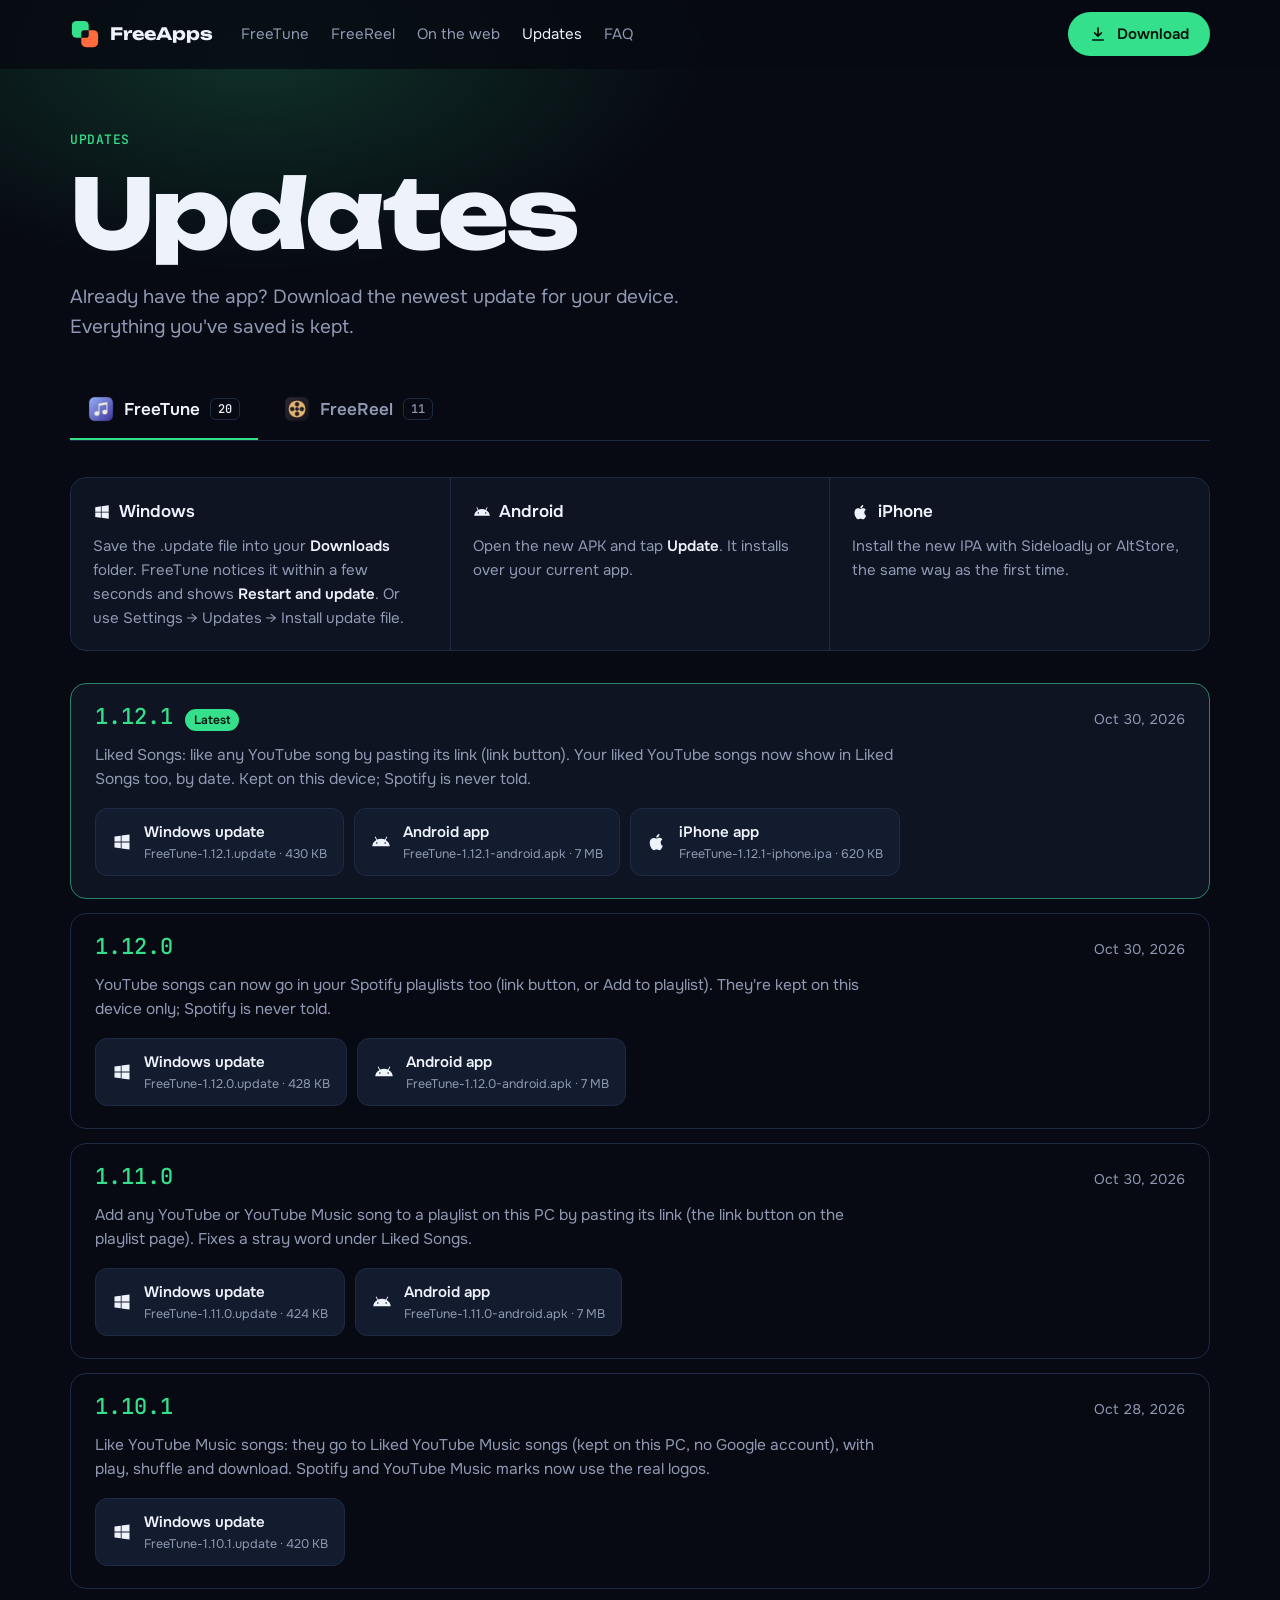
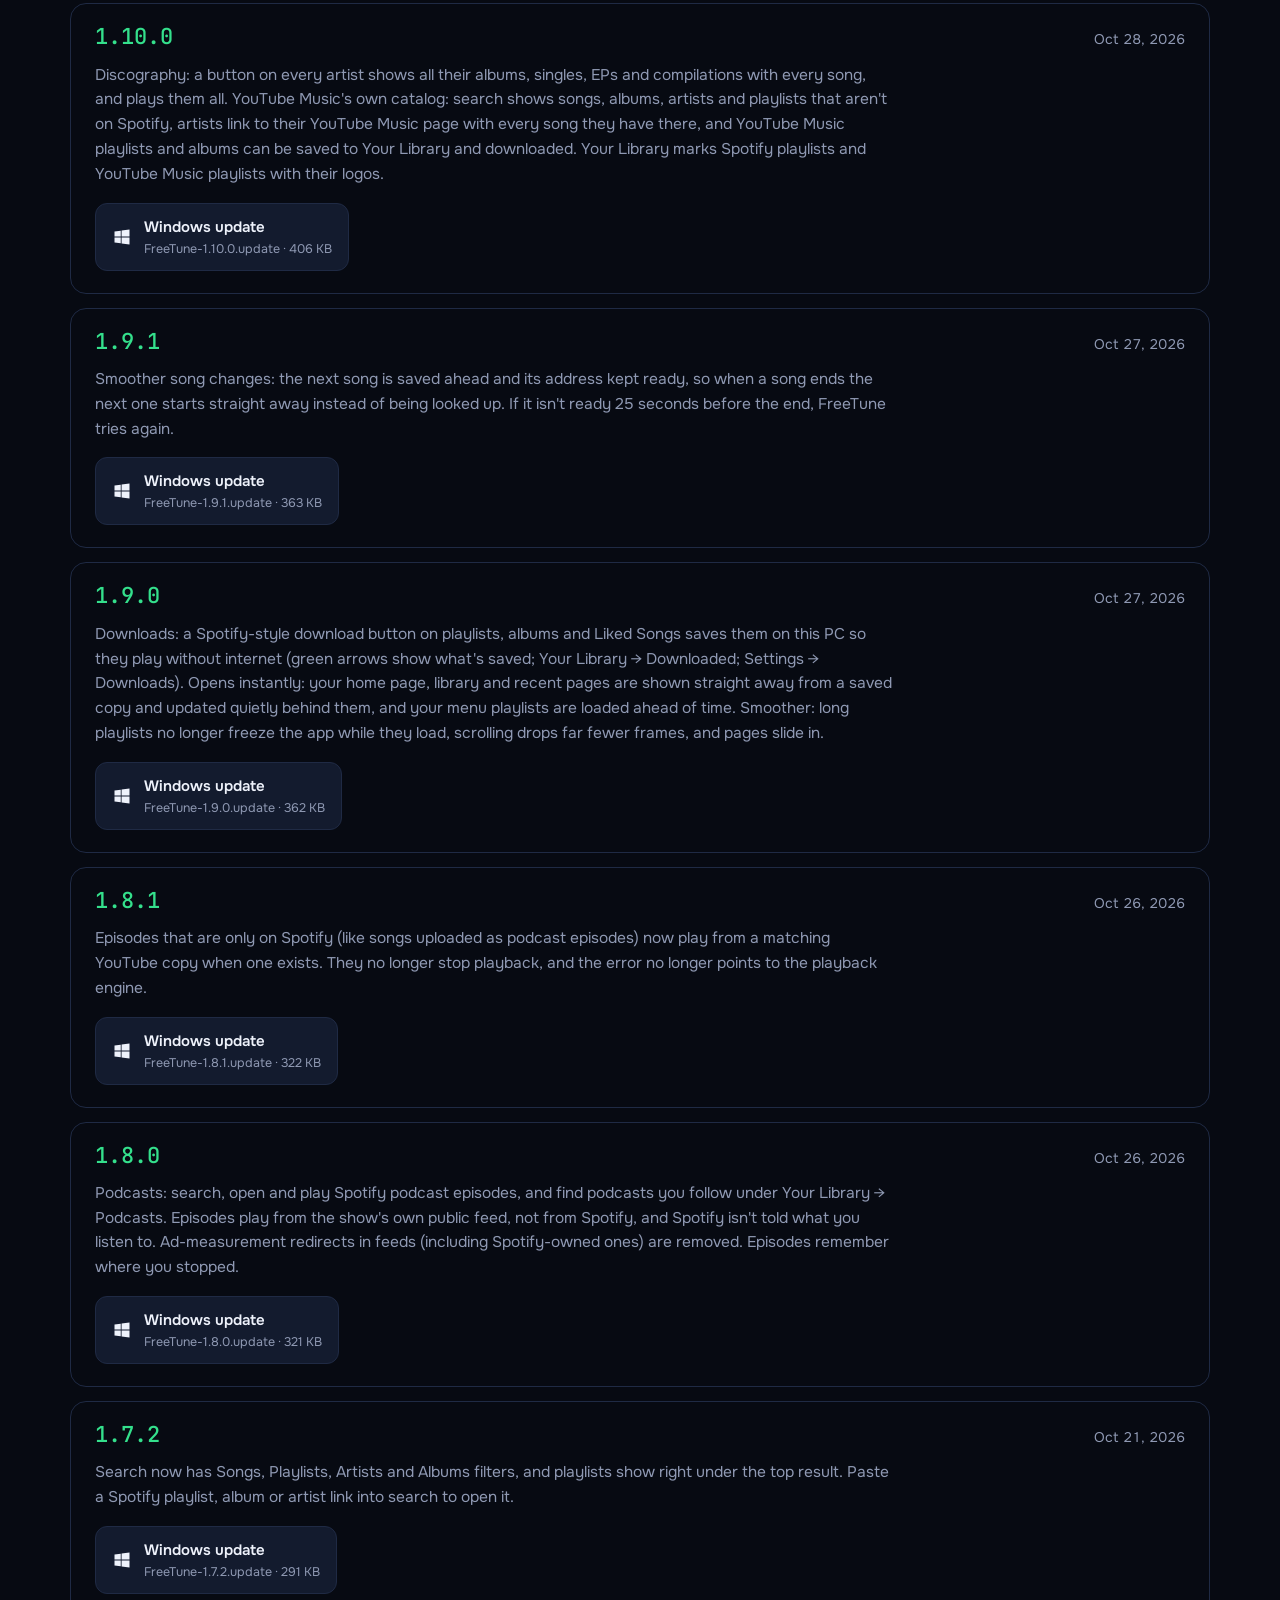
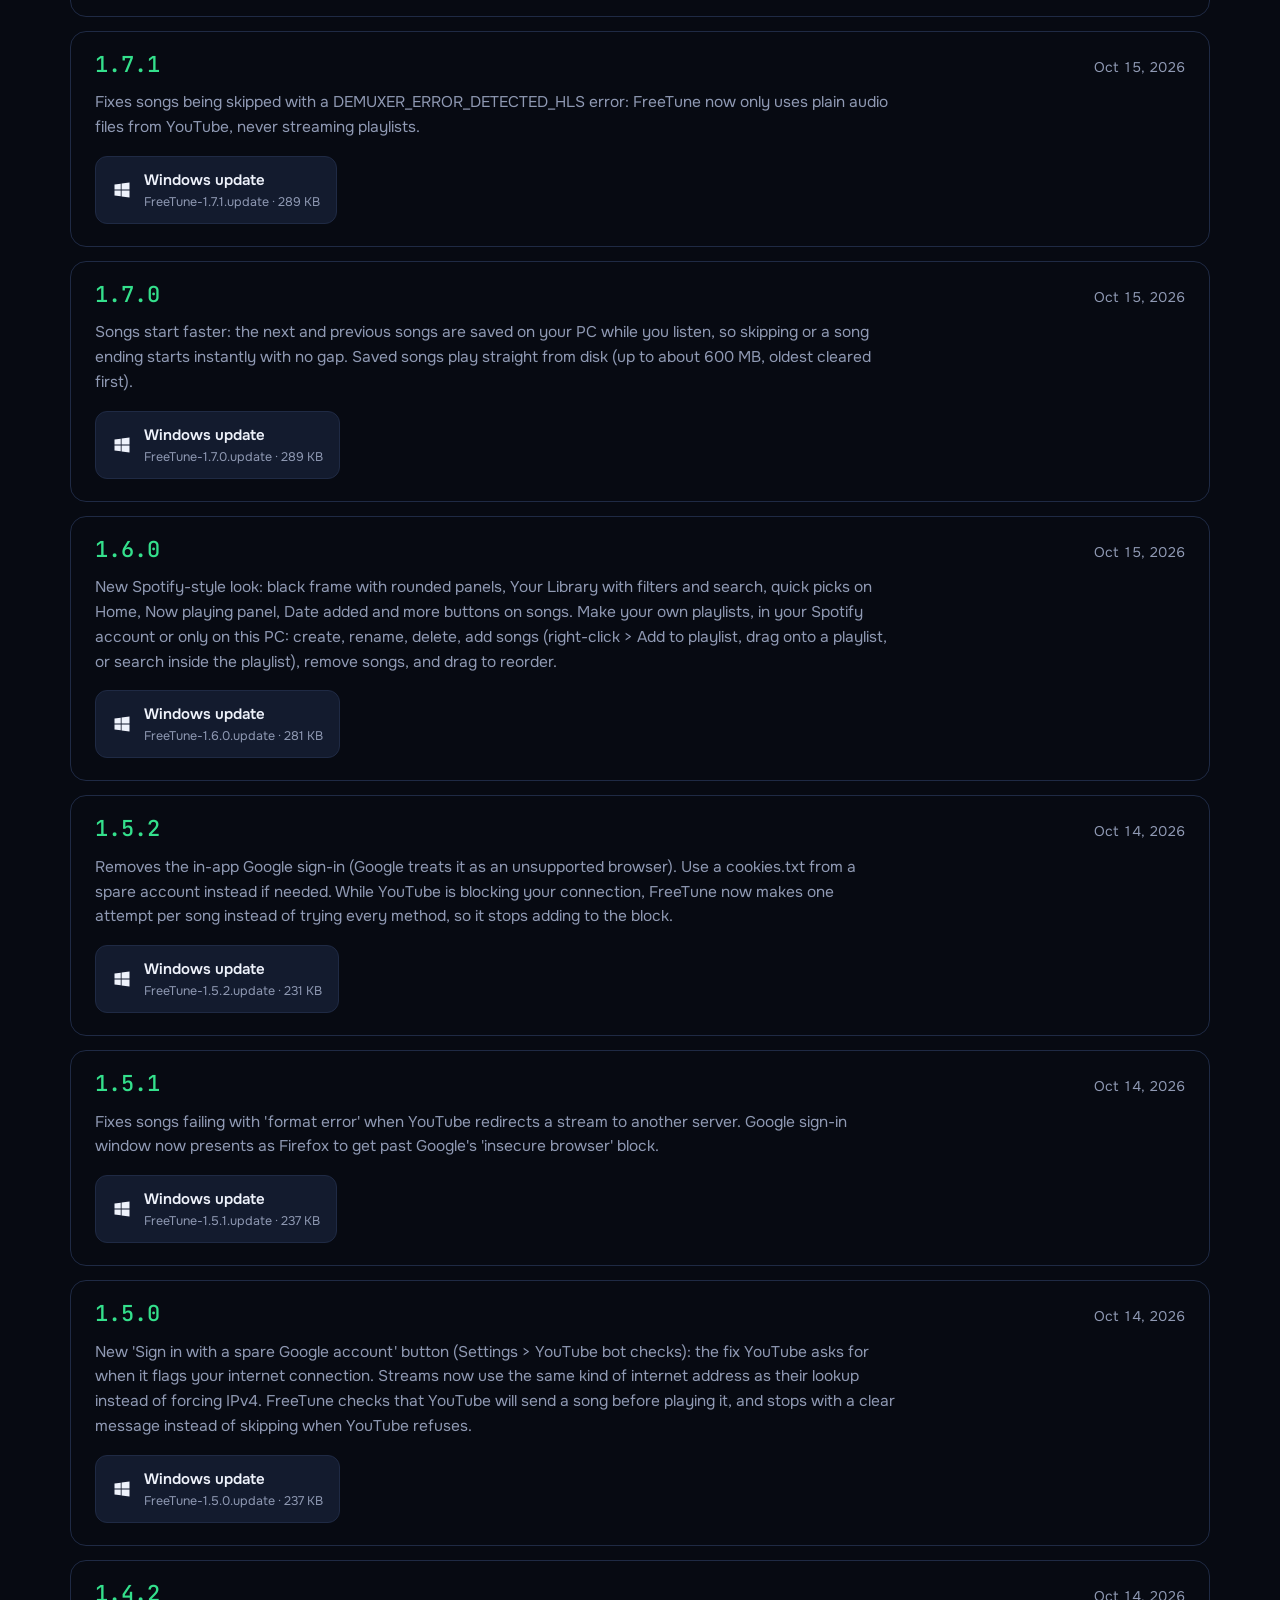
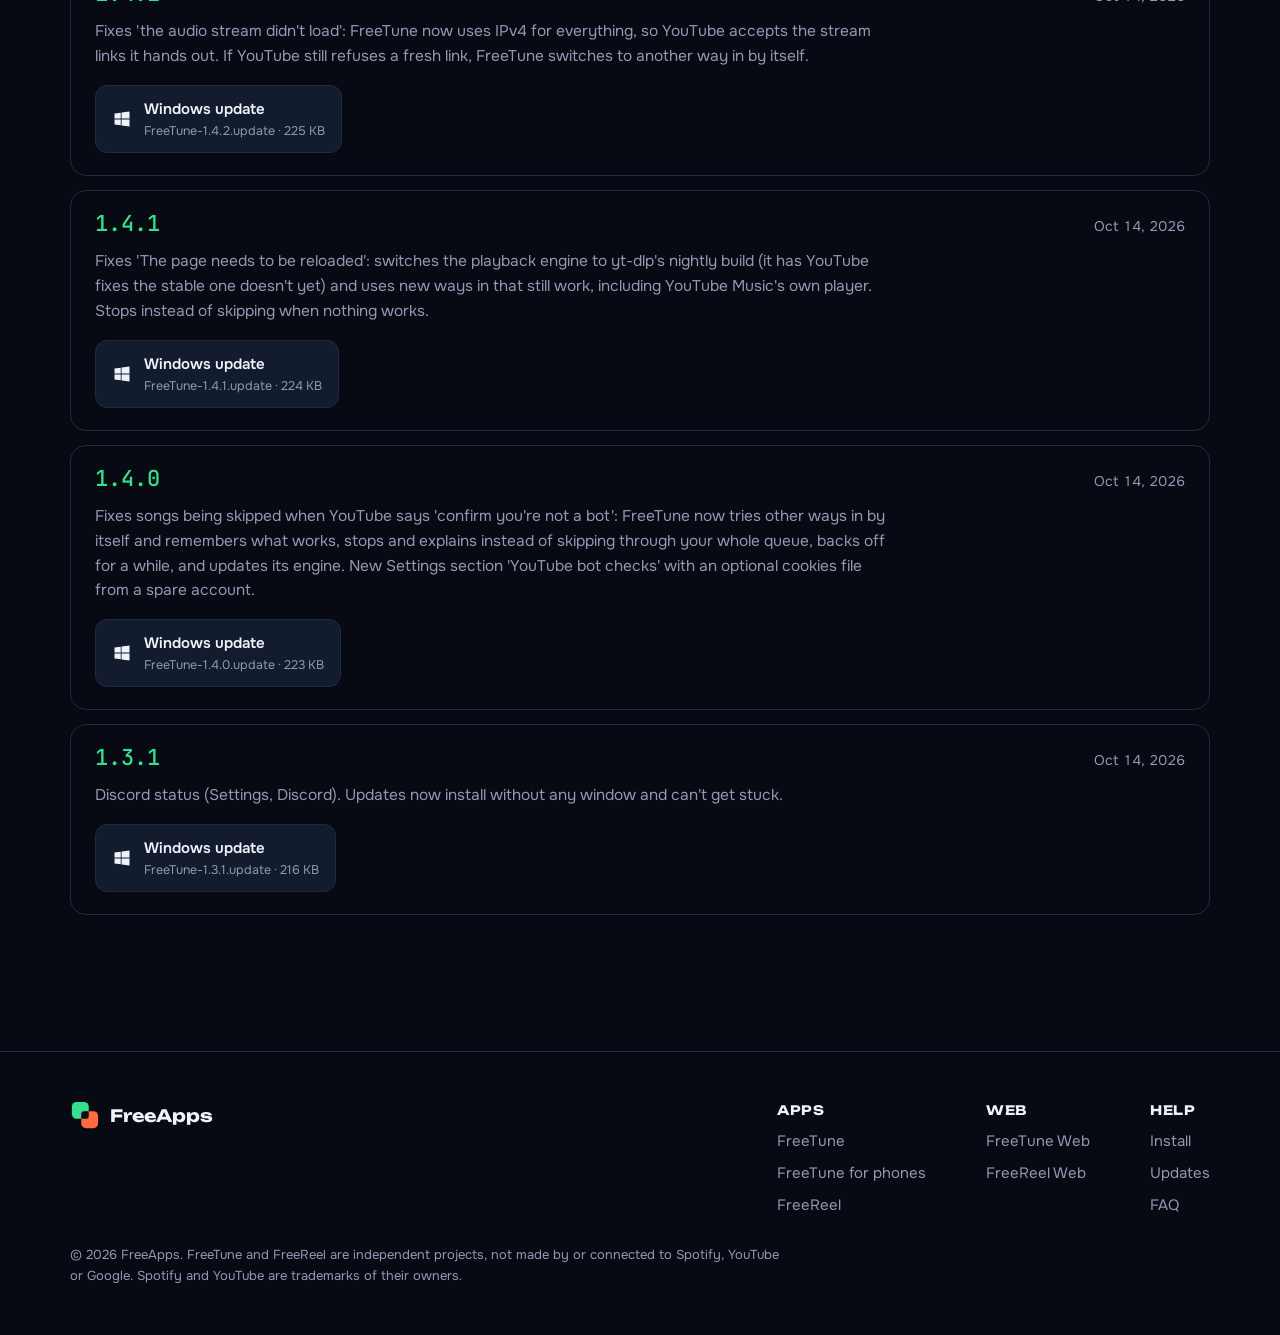
==== commit 68cfc6a7: "Add FreeTune Web and FreeReel Web Both run in the browser on YouTube's official player, with each vi" ====
--- a/updates.html
+++ b/updates.html
@@ -20,6 +20,7 @@
     <nav class="links" aria-label="Sections">
       <a href="index.html#freetune">FreeTune</a>
       <a href="index.html#freereel">FreeReel</a>
+      <a href="index.html#web">On the web</a>
       <a href="updates.html" aria-current="page">Updates</a>
       <a href="index.html#faq">FAQ</a>
     </nav>
@@ -219,6 +220,7 @@
     <a class="brand" href="index.html"><img src="img/freeapps.svg" alt="">FreeApps</a>
     <div class="cols">
       <div><b>APPS</b><a href="index.html#freetune">FreeTune</a><a href="index.html#phone">FreeTune for phones</a><a href="index.html#freereel">FreeReel</a></div>
+      <div><b>WEB</b><a href="tune/">FreeTune Web</a><a href="reel/">FreeReel Web</a></div>
       <div><b>HELP</b><a href="index.html#download">Install</a><a href="updates.html">Updates</a><a href="index.html#faq">FAQ</a></div>
     </div>
     <p class="legal">© 2026 FreeApps. FreeTune and FreeReel are independent projects, not made by or connected to Spotify, YouTube or Google. Spotify and YouTube are trademarks of their owners.</p>
--- a/site.css
+++ b/site.css
@@ -235,3 +235,9 @@
   .rel time { margin-left: 0; flex-basis: 100%; }
   .dl { width: 100%; }
 }
+
+.fine a { color: var(--ink); }
+.webdiff li { grid-template-columns: 12px minmax(0, 1fr); }
+.webdiff li::before { content: ""; width: 7px; height: 7px; border-radius: 2px; border: 0; background: var(--tune); margin-top: .6em; transform: rotate(45deg); }
+.card.reel .webdiff li::before { background: var(--reel); }
+.card > .btn { justify-self: start; }
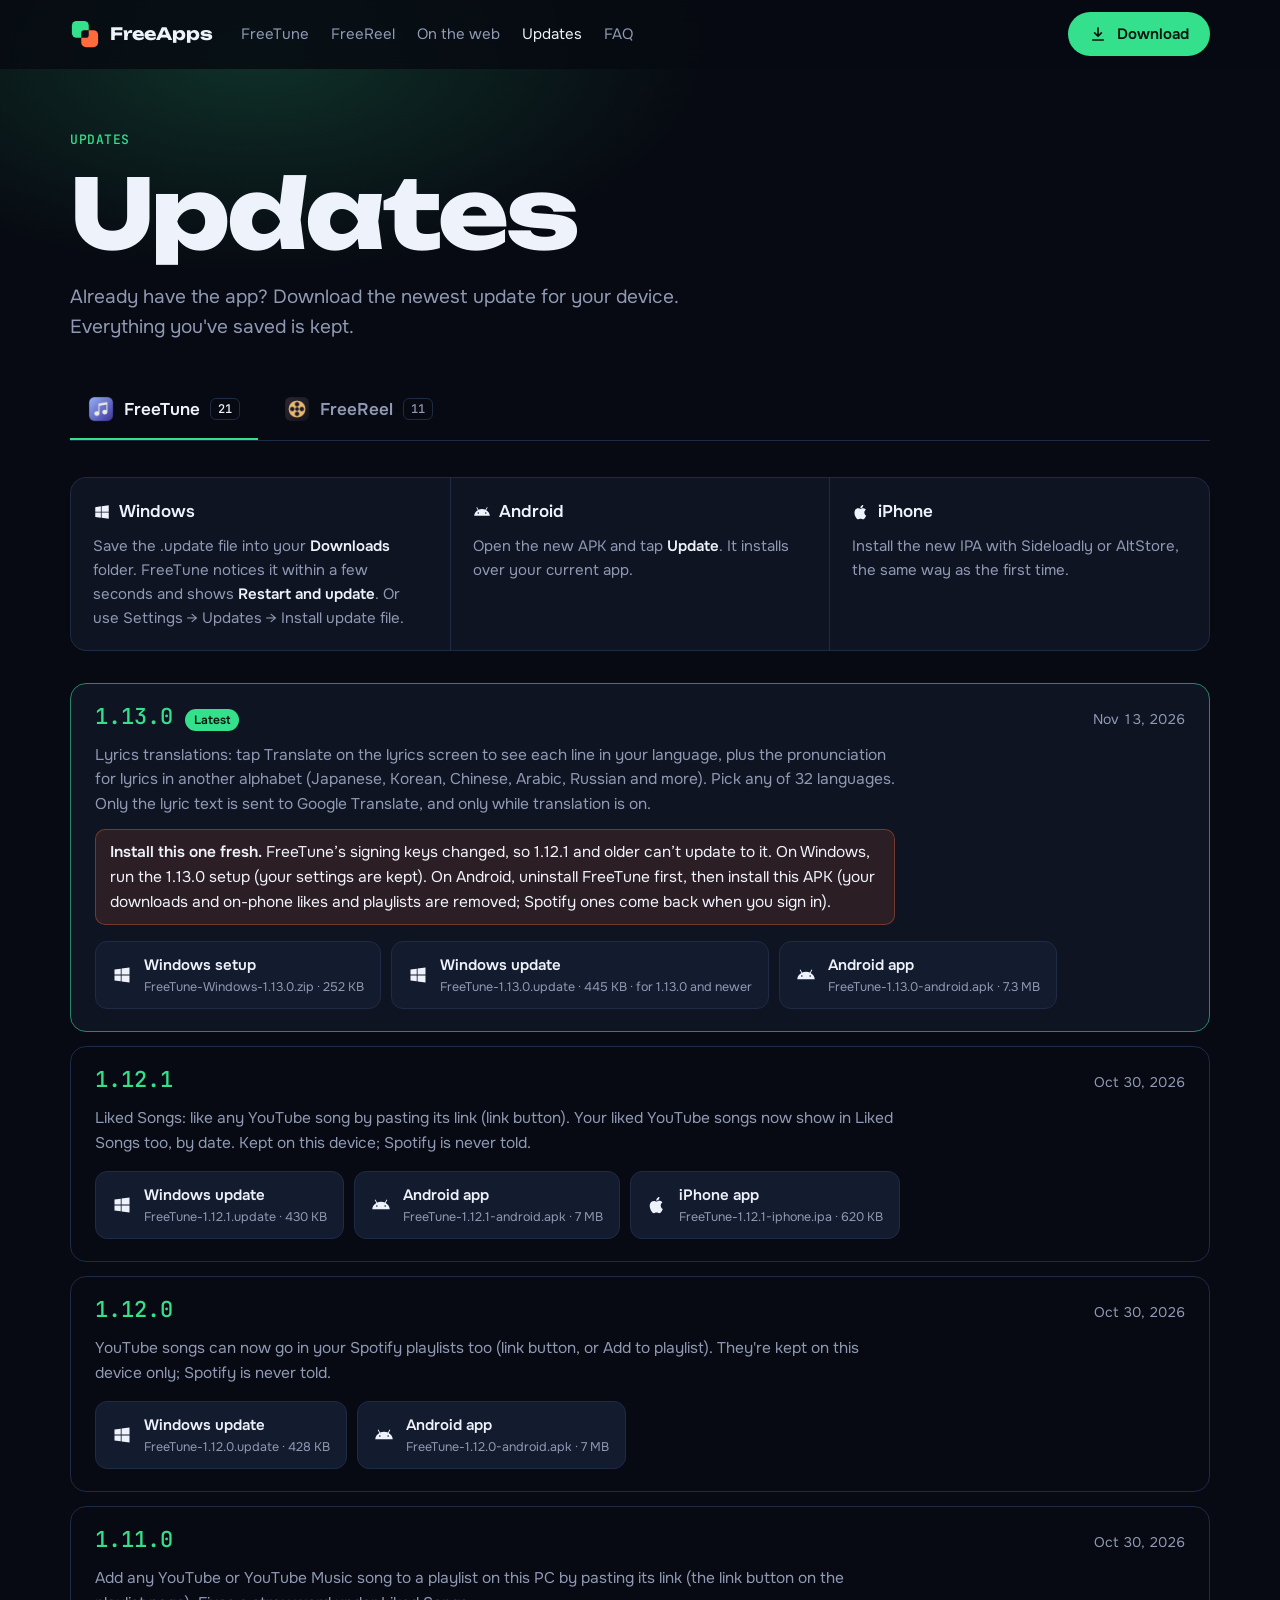
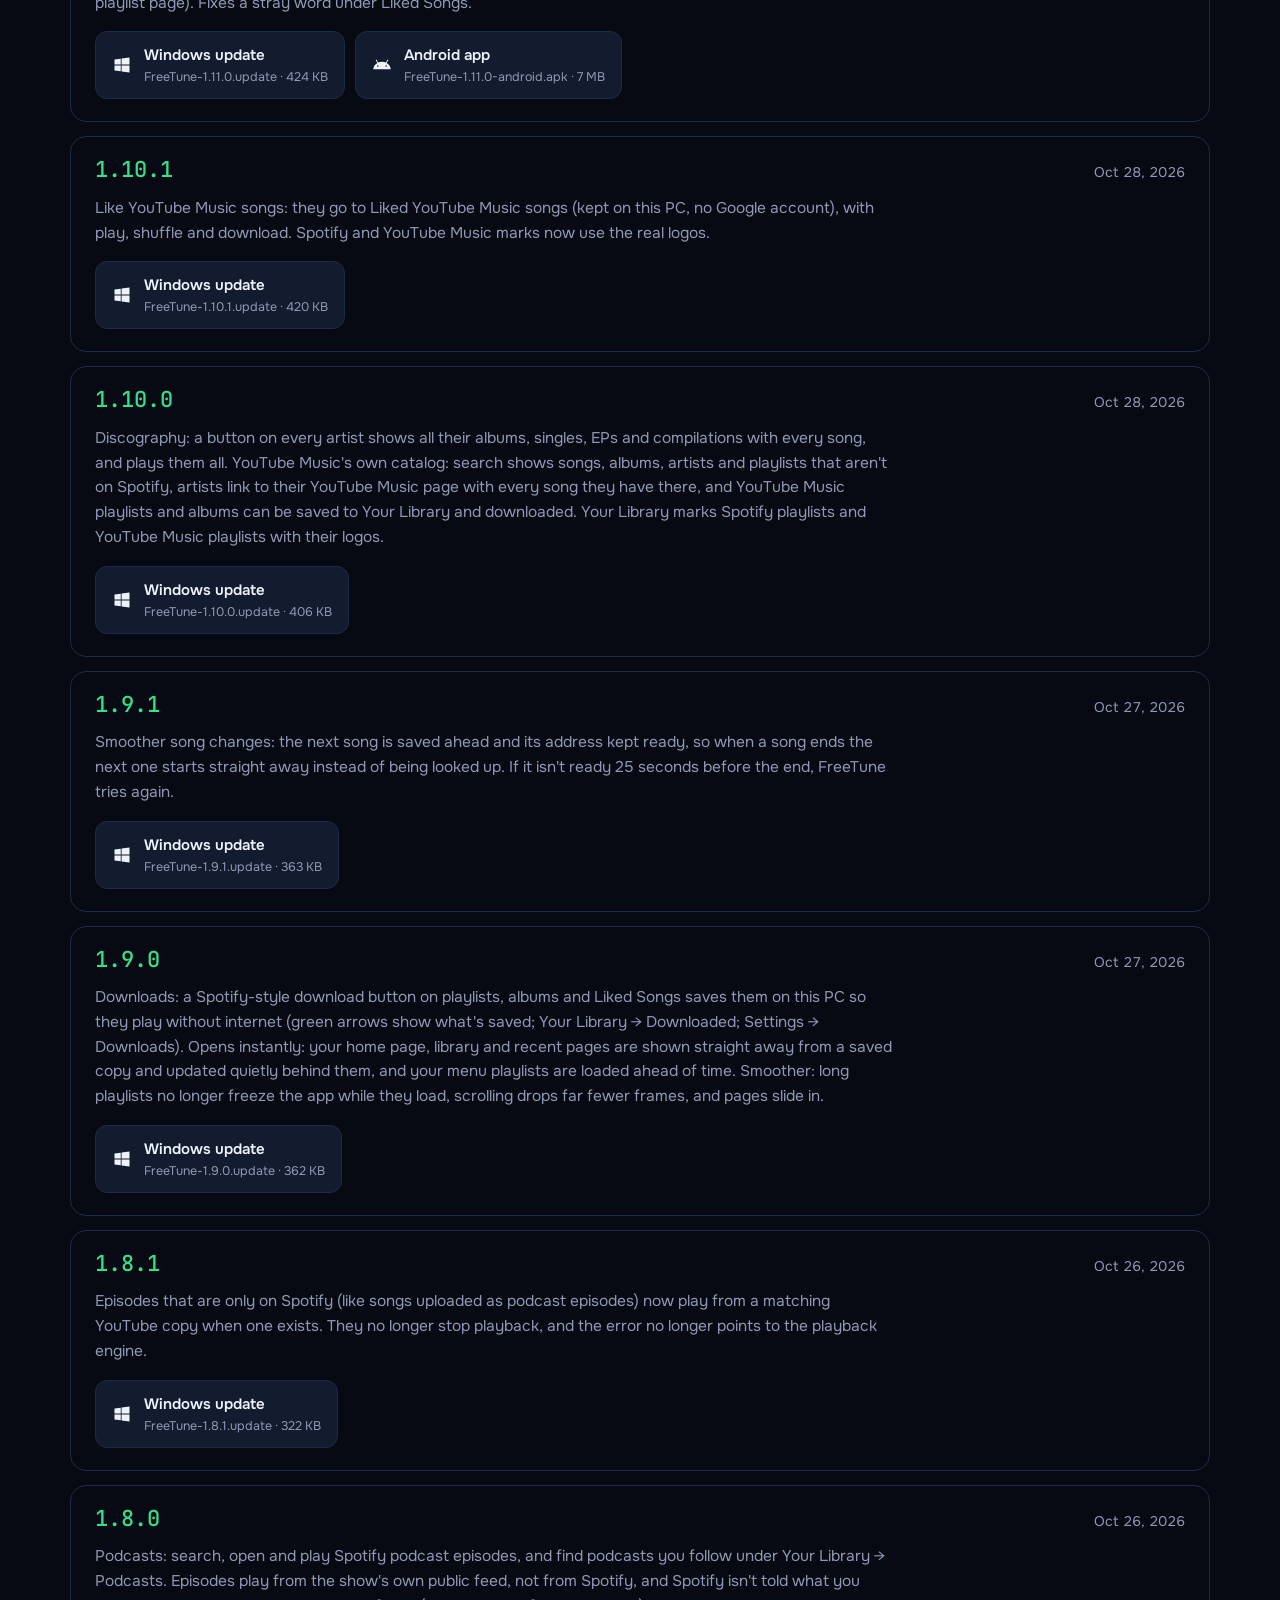
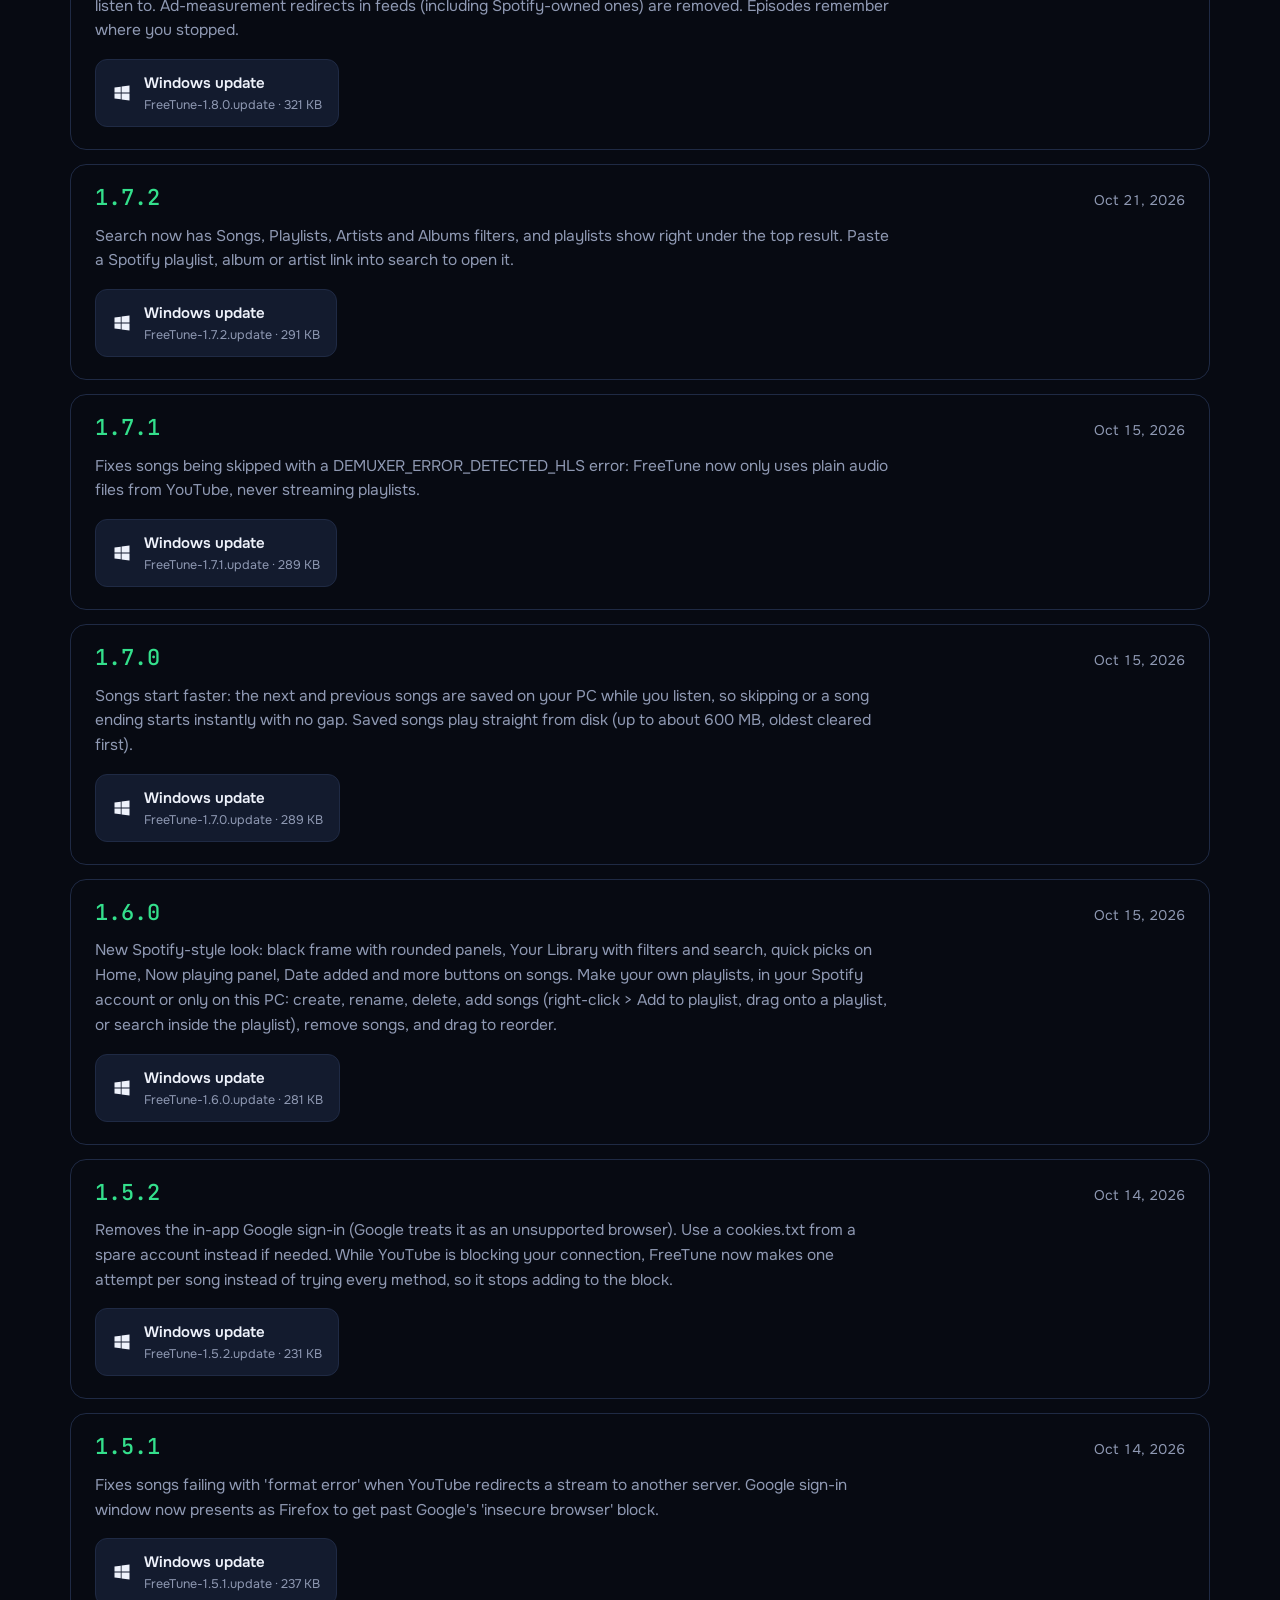
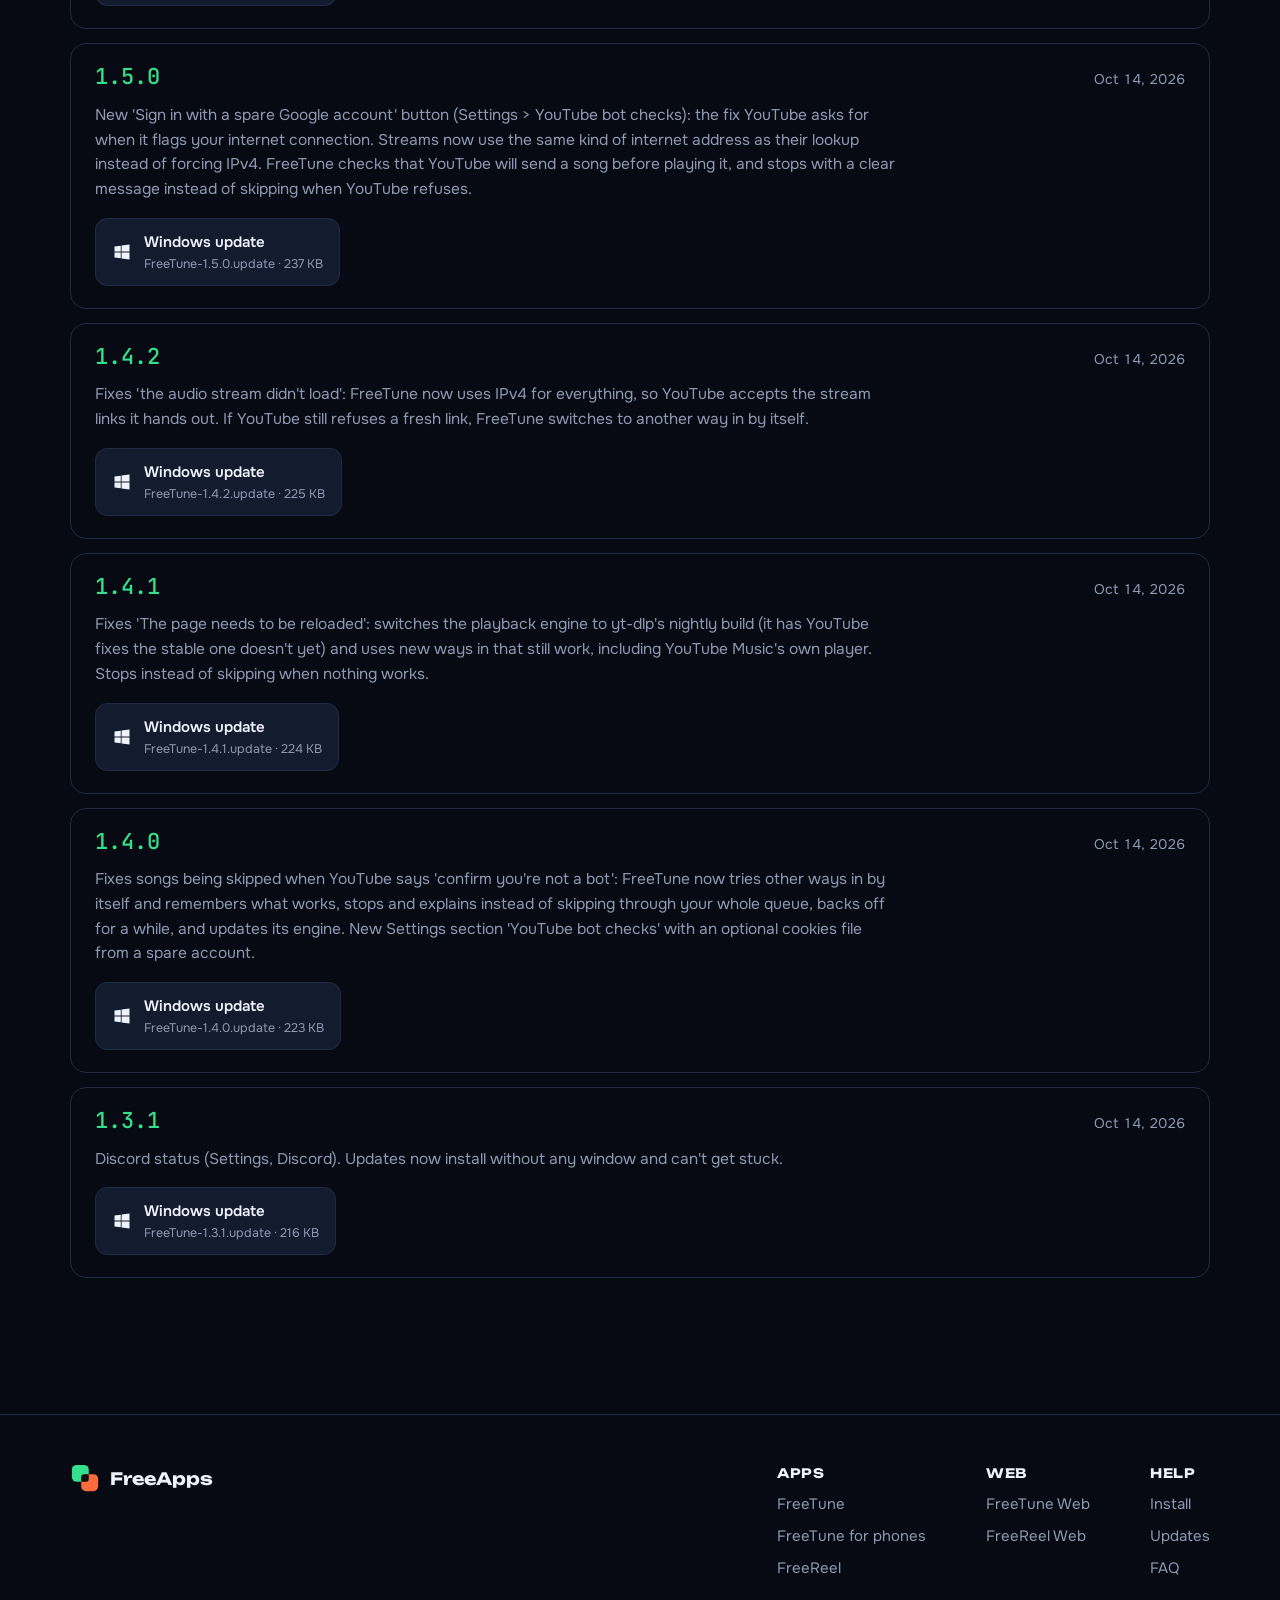
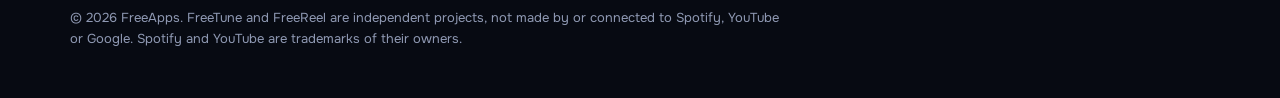
==== commit 37ca5cf4: "FreeTune 1.13.0: lyrics translations (fresh install: new signing keys) Co-Authored-By: Claude Opus 5" ====
--- a/updates.html
+++ b/updates.html
@@ -35,7 +35,7 @@
       <h1>Updates</h1>
       <p>Already have the app? Download the newest update for your device. Everything you've saved is kept.</p>
       <div class="tabs" role="tablist" aria-label="App">
-        <button class="tab tune" role="tab" id="tab-freetune" aria-controls="freetune" aria-selected="true"><img src="img/icon.png" alt="">FreeTune <span>20</span></button>
+        <button class="tab tune" role="tab" id="tab-freetune" aria-controls="freetune" aria-selected="true"><img src="img/icon.png" alt="">FreeTune <span>21</span></button>
         <button class="tab reel" role="tab" id="tab-freereel" aria-controls="freereel" aria-selected="false"><img src="img/icon-reel.png" alt="">FreeReel <span>11</span></button>
       </div>
     </div>
@@ -48,10 +48,16 @@
         <div><b><svg viewBox="0 0 24 24" fill="currentColor" aria-hidden="true"><path d="M17.6 9.5 19.4 6.3a.5.5 0 1 0-.9-.5l-1.8 3.2A10.9 10.9 0 0 0 12 8c-1.7 0-3.3.4-4.7 1L5.5 5.8a.5.5 0 1 0-.9.5l1.8 3.2C3.6 11 1.8 13.8 1.5 17h21c-.3-3.2-2.1-6-4.9-7.5zM7 14.2a1 1 0 1 1 0-2 1 1 0 0 1 0 2zm10 0a1 1 0 1 1 0-2 1 1 0 0 1 0 2z"/></svg>Android</b><p>Open the new APK and tap <strong>Update</strong>. It installs over your current app.</p></div>
         <div><b><svg viewBox="0 0 24 24" fill="currentColor" aria-hidden="true"><path d="M16.4 12.6c0-2.4 2-3.6 2.1-3.7-1.1-1.7-2.9-1.9-3.5-1.9-1.5-.2-2.9.9-3.7.9-.8 0-1.9-.9-3.2-.8-1.6 0-3.2 1-4 2.5-1.7 3-.4 7.4 1.2 9.8.8 1.2 1.8 2.5 3 2.4 1.2 0 1.7-.8 3.2-.8s1.9.8 3.2.8c1.3 0 2.1-1.2 2.9-2.4.9-1.3 1.3-2.7 1.3-2.7s-2.5-1-2.5-4.1zM14 5.5c.7-.8 1.1-1.9 1-3-1 0-2.1.7-2.8 1.5-.6.7-1.2 1.8-1 2.9 1.1.1 2.1-.6 2.8-1.4z"/></svg>iPhone</b><p>Install the new IPA with Sideloadly or AltStore, the same way as the first time.</p></div>
       </div>
-      <article class="rel now" id="freetune-1-12-1">
-        <div class="rel-head"><h3 class="v">1.12.1</h3><span class="latest">Latest</span><time datetime="2026-10-30">Oct 30, 2026</time></div>
+      <article class="rel now" id="freetune-1-13-0">
+        <div class="rel-head"><h3 class="v">1.13.0</h3><span class="latest">Latest</span><time datetime="2026-11-13">Nov 13, 2026</time></div>
+        <p>Lyrics translations: tap Translate on the lyrics screen to see each line in your language, plus the pronunciation for lyrics in another alphabet (Japanese, Korean, Chinese, Arabic, Russian and more). Pick any of 32 languages. Only the lyric text is sent to Google Translate, and only while translation is on.</p>
+        <p class="warn"><b>Install this one fresh.</b> FreeTune’s signing keys changed, so 1.12.1 and older can’t update to it. On Windows, run the 1.13.0 setup (your settings are kept). On Android, uninstall FreeTune first, then install this APK (your downloads and on-phone likes and playlists are removed; Spotify ones come back when you sign in).</p>
+        <div class="dls"><a class="dl" href="downloads/FreeTune-Windows-1.13.0.zip" download><svg viewBox="0 0 24 24" fill="currentColor" aria-hidden="true"><path d="M3 5.5 10.5 4.4v7.1H3zm8.5-1.2L21 3v8.5h-9.5zM3 12.5h7.5v7.1L3 18.5zm8.5 0H21V21l-9.5-1.3z"/></svg><span><b>Windows setup</b><small>FreeTune-Windows-1.13.0.zip · 252 KB</small></span></a><a class="dl" href="downloads/updates/FreeTune-1.13.0.update" download><svg viewBox="0 0 24 24" fill="currentColor" aria-hidden="true"><path d="M3 5.5 10.5 4.4v7.1H3zm8.5-1.2L21 3v8.5h-9.5zM3 12.5h7.5v7.1L3 18.5zm8.5 0H21V21l-9.5-1.3z"/></svg><span><b>Windows update</b><small>FreeTune-1.13.0.update · 445 KB · for 1.13.0 and newer</small></span></a><a class="dl" href="downloads/FreeTune-1.13.0-android.apk" download><svg viewBox="0 0 24 24" fill="currentColor" aria-hidden="true"><path d="M17.6 9.5 19.4 6.3a.5.5 0 1 0-.9-.5l-1.8 3.2A10.9 10.9 0 0 0 12 8c-1.7 0-3.3.4-4.7 1L5.5 5.8a.5.5 0 1 0-.9.5l1.8 3.2C3.6 11 1.8 13.8 1.5 17h21c-.3-3.2-2.1-6-4.9-7.5zM7 14.2a1 1 0 1 1 0-2 1 1 0 0 1 0 2zm10 0a1 1 0 1 1 0-2 1 1 0 0 1 0 2z"/></svg><span><b>Android app</b><small>FreeTune-1.13.0-android.apk · 7.3 MB</small></span></a></div>
+      </article>
+      <article class="rel" id="freetune-1-12-1">
+        <div class="rel-head"><h3 class="v">1.12.1</h3><time datetime="2026-10-30">Oct 30, 2026</time></div>
         <p>Liked Songs: like any YouTube song by pasting its link (link button). Your liked YouTube songs now show in Liked Songs too, by date. Kept on this device; Spotify is never told.</p>
-        <div class="dls"><a class="dl" href="downloads/updates/FreeTune-1.12.1.update" download><svg viewBox="0 0 24 24" fill="currentColor" aria-hidden="true"><path d="M3 5.5 10.5 4.4v7.1H3zm8.5-1.2L21 3v8.5h-9.5zM3 12.5h7.5v7.1L3 18.5zm8.5 0H21V21l-9.5-1.3z"/></svg><span><b>Windows update</b><small>FreeTune-1.12.1.update · 430 KB</small></span></a><a class="dl" href="downloads/FreeTune-1.12.1-android.apk" download><svg viewBox="0 0 24 24" fill="currentColor" aria-hidden="true"><path d="M17.6 9.5 19.4 6.3a.5.5 0 1 0-.9-.5l-1.8 3.2A10.9 10.9 0 0 0 12 8c-1.7 0-3.3.4-4.7 1L5.5 5.8a.5.5 0 1 0-.9.5l1.8 3.2C3.6 11 1.8 13.8 1.5 17h21c-.3-3.2-2.1-6-4.9-7.5zM7 14.2a1 1 0 1 1 0-2 1 1 0 0 1 0 2zm10 0a1 1 0 1 1 0-2 1 1 0 0 1 0 2z"/></svg><span><b>Android app</b><small>FreeTune-1.12.1-android.apk · 7 MB</small></span></a><a class="dl" href="downloads/FreeTune-1.12.1-iphone.ipa" download><svg viewBox="0 0 24 24" fill="currentColor" aria-hidden="true"><path d="M16.4 12.6c0-2.4 2-3.6 2.1-3.7-1.1-1.7-2.9-1.9-3.5-1.9-1.5-.2-2.9.9-3.7.9-.8 0-1.9-.9-3.2-.8-1.6 0-3.2 1-4 2.5-1.7 3-.4 7.4 1.2 9.8.8 1.2 1.8 2.5 3 2.4 1.2 0 1.7-.8 3.2-.8s1.9.8 3.2.8c1.3 0 2.1-1.2 2.9-2.4.9-1.3 1.3-2.7 1.3-2.7s-2.5-1-2.5-4.1zM14 5.5c.7-.8 1.1-1.9 1-3-1 0-2.1.7-2.8 1.5-.6.7-1.2 1.8-1 2.9 1.1.1 2.1-.6 2.8-1.4z"/></svg><span><b>iPhone app</b><small>FreeTune-1.12.1-iphone.ipa · 620 KB</small></span></a></div>
+        <div class="dls"><a class="dl" href="downloads/updates/FreeTune-1.12.1.update" download><svg viewBox="0 0 24 24" fill="currentColor" aria-hidden="true"><path d="M3 5.5 10.5 4.4v7.1H3zm8.5-1.2L21 3v8.5h-9.5zM3 12.5h7.5v7.1L3 18.5zm8.5 0H21V21l-9.5-1.3z"/></svg><span><b>Windows update</b><small>FreeTune-1.12.1.update · 430 KB</small></span></a><a class="dl" href="downloads/updates/FreeTune-1.12.1-android.apk" download><svg viewBox="0 0 24 24" fill="currentColor" aria-hidden="true"><path d="M17.6 9.5 19.4 6.3a.5.5 0 1 0-.9-.5l-1.8 3.2A10.9 10.9 0 0 0 12 8c-1.7 0-3.3.4-4.7 1L5.5 5.8a.5.5 0 1 0-.9.5l1.8 3.2C3.6 11 1.8 13.8 1.5 17h21c-.3-3.2-2.1-6-4.9-7.5zM7 14.2a1 1 0 1 1 0-2 1 1 0 0 1 0 2zm10 0a1 1 0 1 1 0-2 1 1 0 0 1 0 2z"/></svg><span><b>Android app</b><small>FreeTune-1.12.1-android.apk · 7 MB</small></span></a><a class="dl" href="downloads/updates/FreeTune-1.12.1-iphone.ipa" download><svg viewBox="0 0 24 24" fill="currentColor" aria-hidden="true"><path d="M16.4 12.6c0-2.4 2-3.6 2.1-3.7-1.1-1.7-2.9-1.9-3.5-1.9-1.5-.2-2.9.9-3.7.9-.8 0-1.9-.9-3.2-.8-1.6 0-3.2 1-4 2.5-1.7 3-.4 7.4 1.2 9.8.8 1.2 1.8 2.5 3 2.4 1.2 0 1.7-.8 3.2-.8s1.9.8 3.2.8c1.3 0 2.1-1.2 2.9-2.4.9-1.3 1.3-2.7 1.3-2.7s-2.5-1-2.5-4.1zM14 5.5c.7-.8 1.1-1.9 1-3-1 0-2.1.7-2.8 1.5-.6.7-1.2 1.8-1 2.9 1.1.1 2.1-.6 2.8-1.4z"/></svg><span><b>iPhone app</b><small>FreeTune-1.12.1-iphone.ipa · 620 KB</small></span></a></div>
       </article>
       <article class="rel" id="freetune-1-12-0">
         <div class="rel-head"><h3 class="v">1.12.0</h3><time datetime="2026-10-30">Oct 30, 2026</time></div>
--- a/site.css
+++ b/site.css
@@ -241,3 +241,6 @@
 .webdiff li::before { content: ""; width: 7px; height: 7px; border-radius: 2px; border: 0; background: var(--tune); margin-top: .6em; transform: rotate(45deg); }
 .card.reel .webdiff li::before { background: var(--reel); }
 .card > .btn { justify-self: start; }
+
+.rel .warn { color: var(--ink); background: color-mix(in srgb, var(--reel) 12%, transparent); border: 1px solid color-mix(in srgb, var(--reel) 35%, transparent); border-radius: 10px; padding: 10px 14px; max-width: 80ch; }
+.rel .warn b { font-weight: 600; }
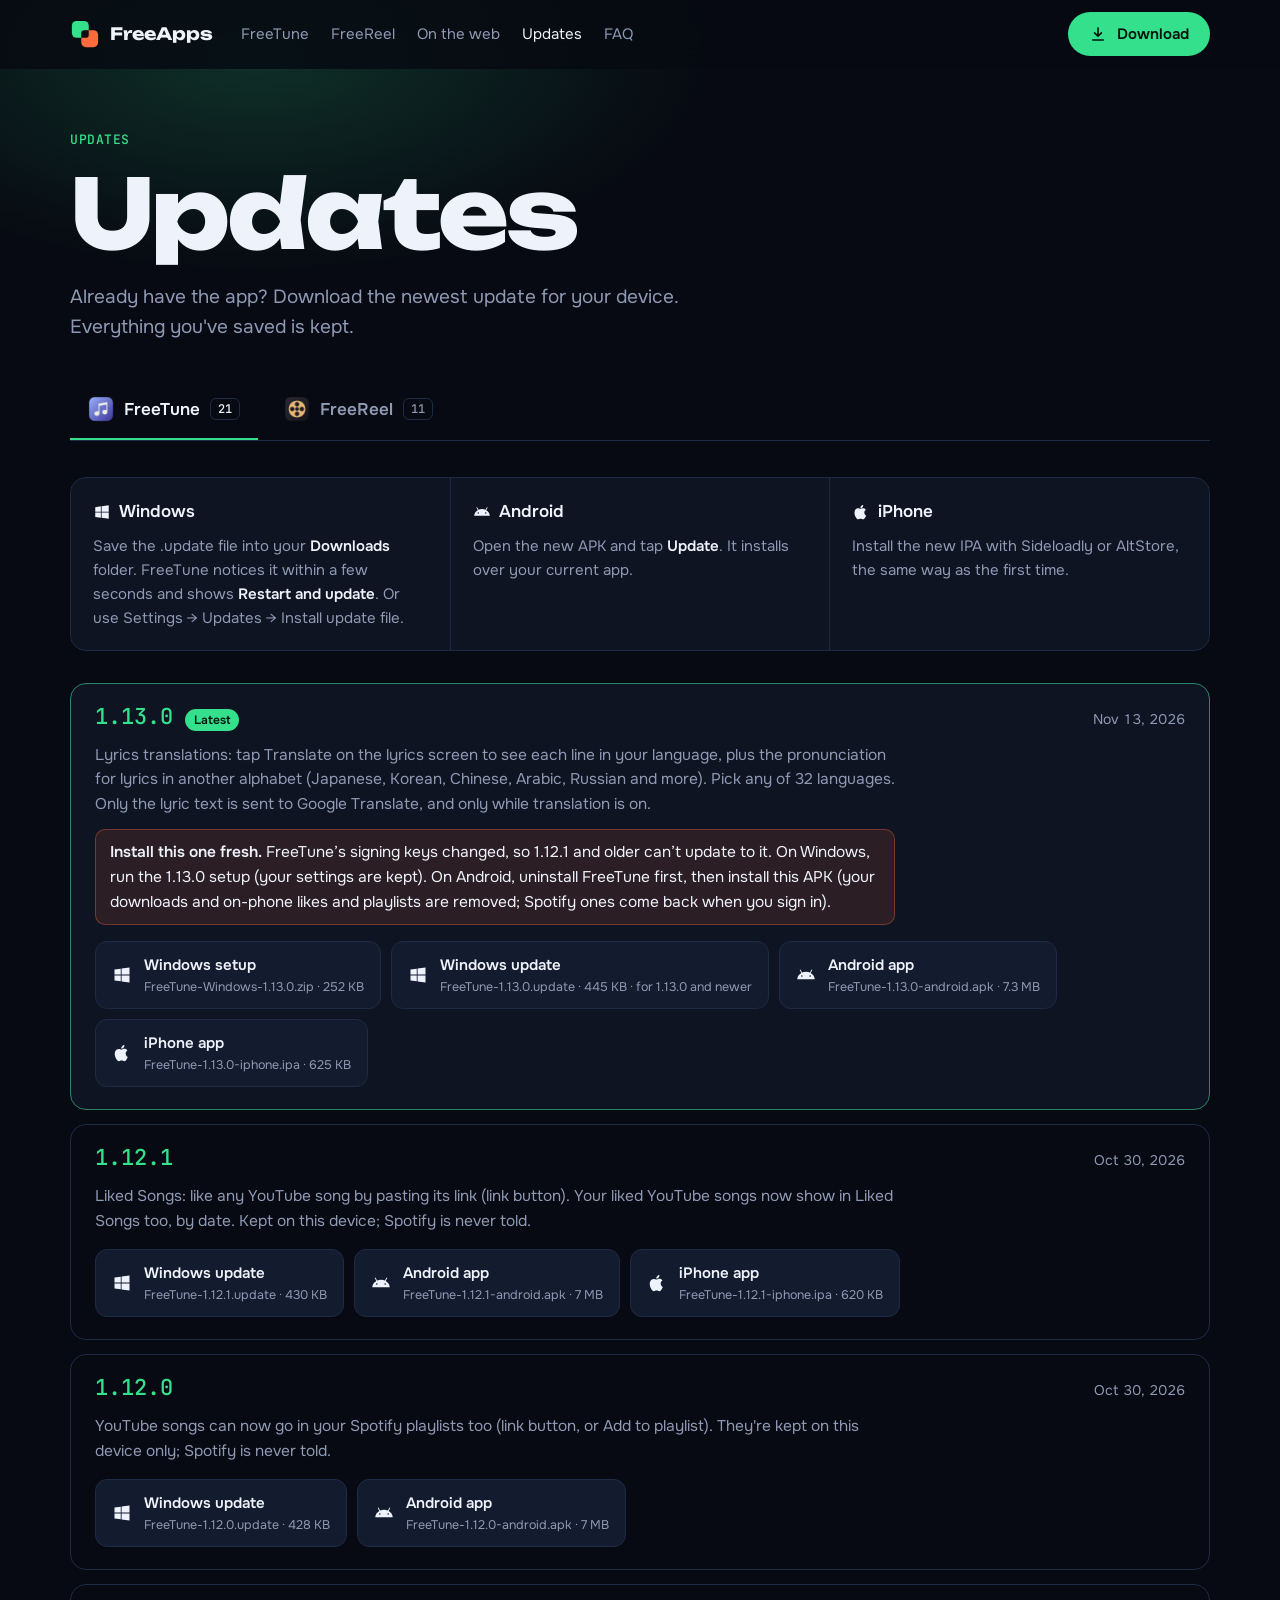
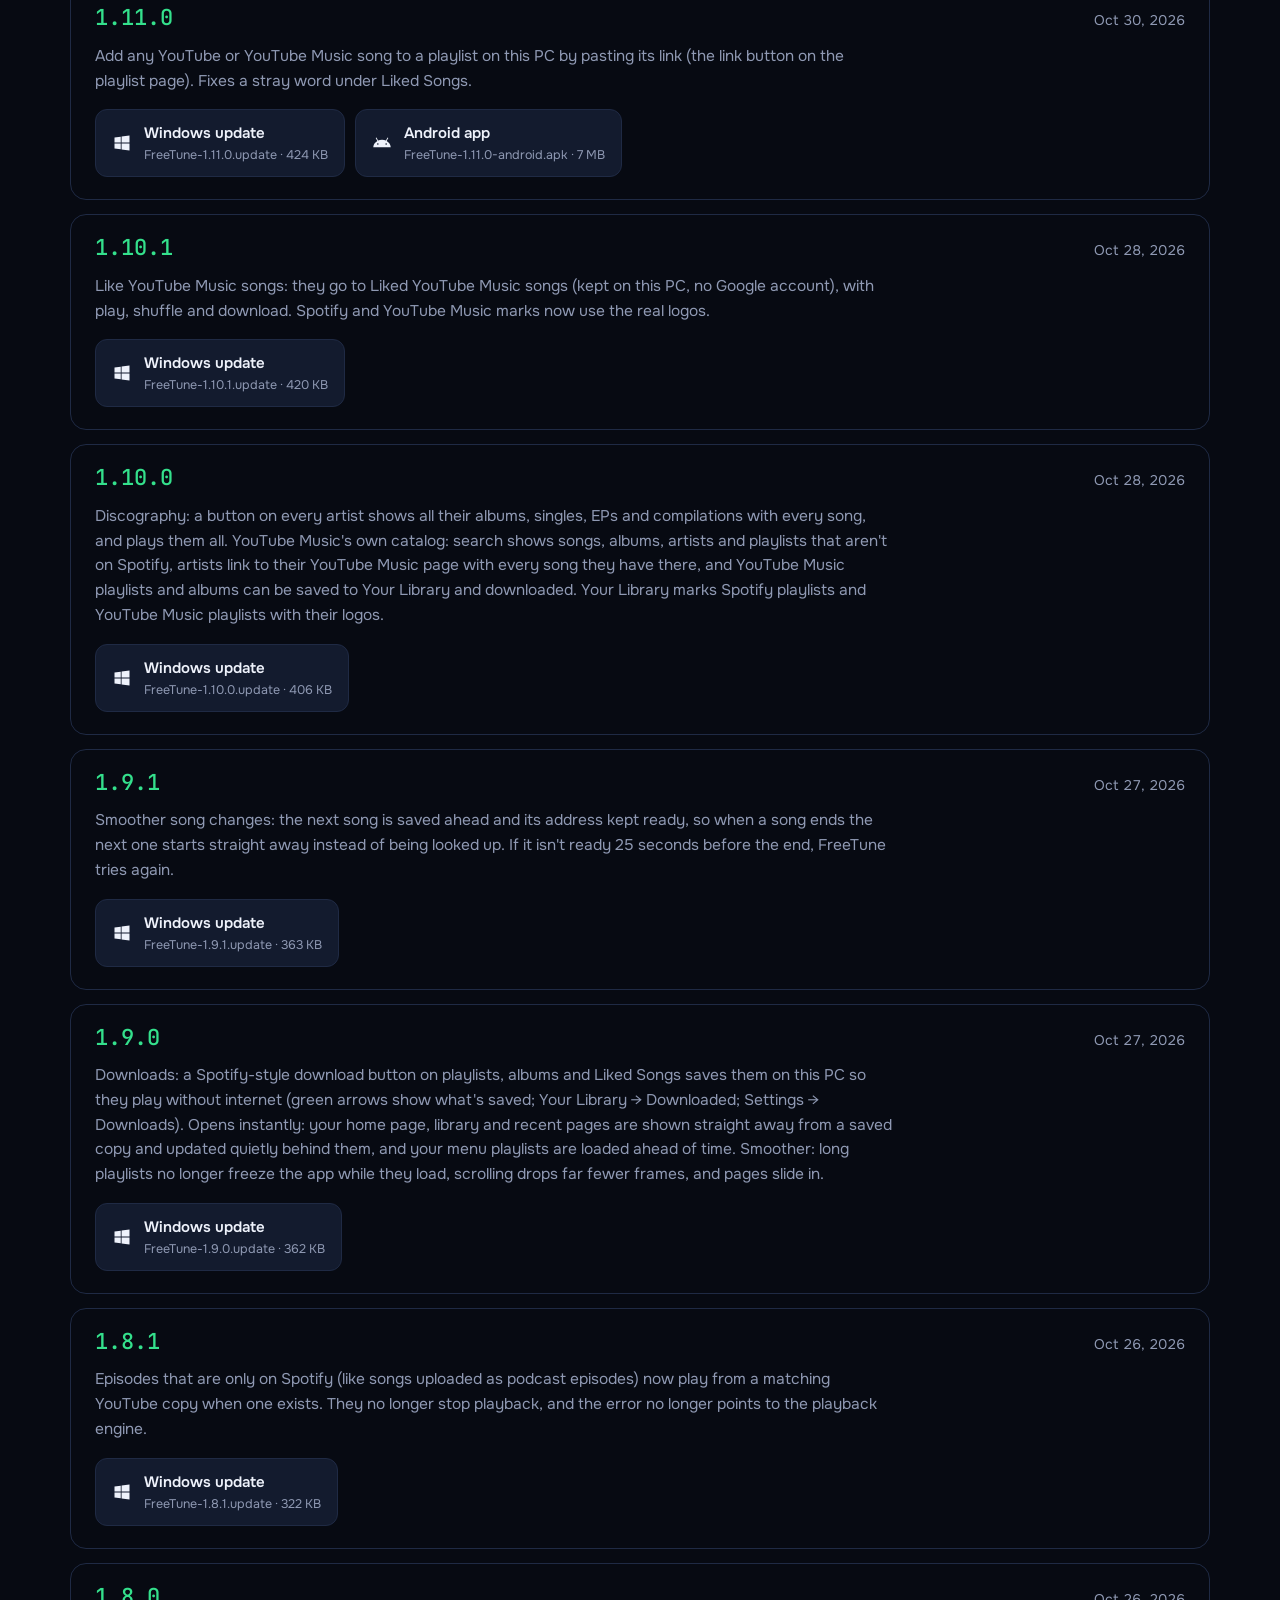
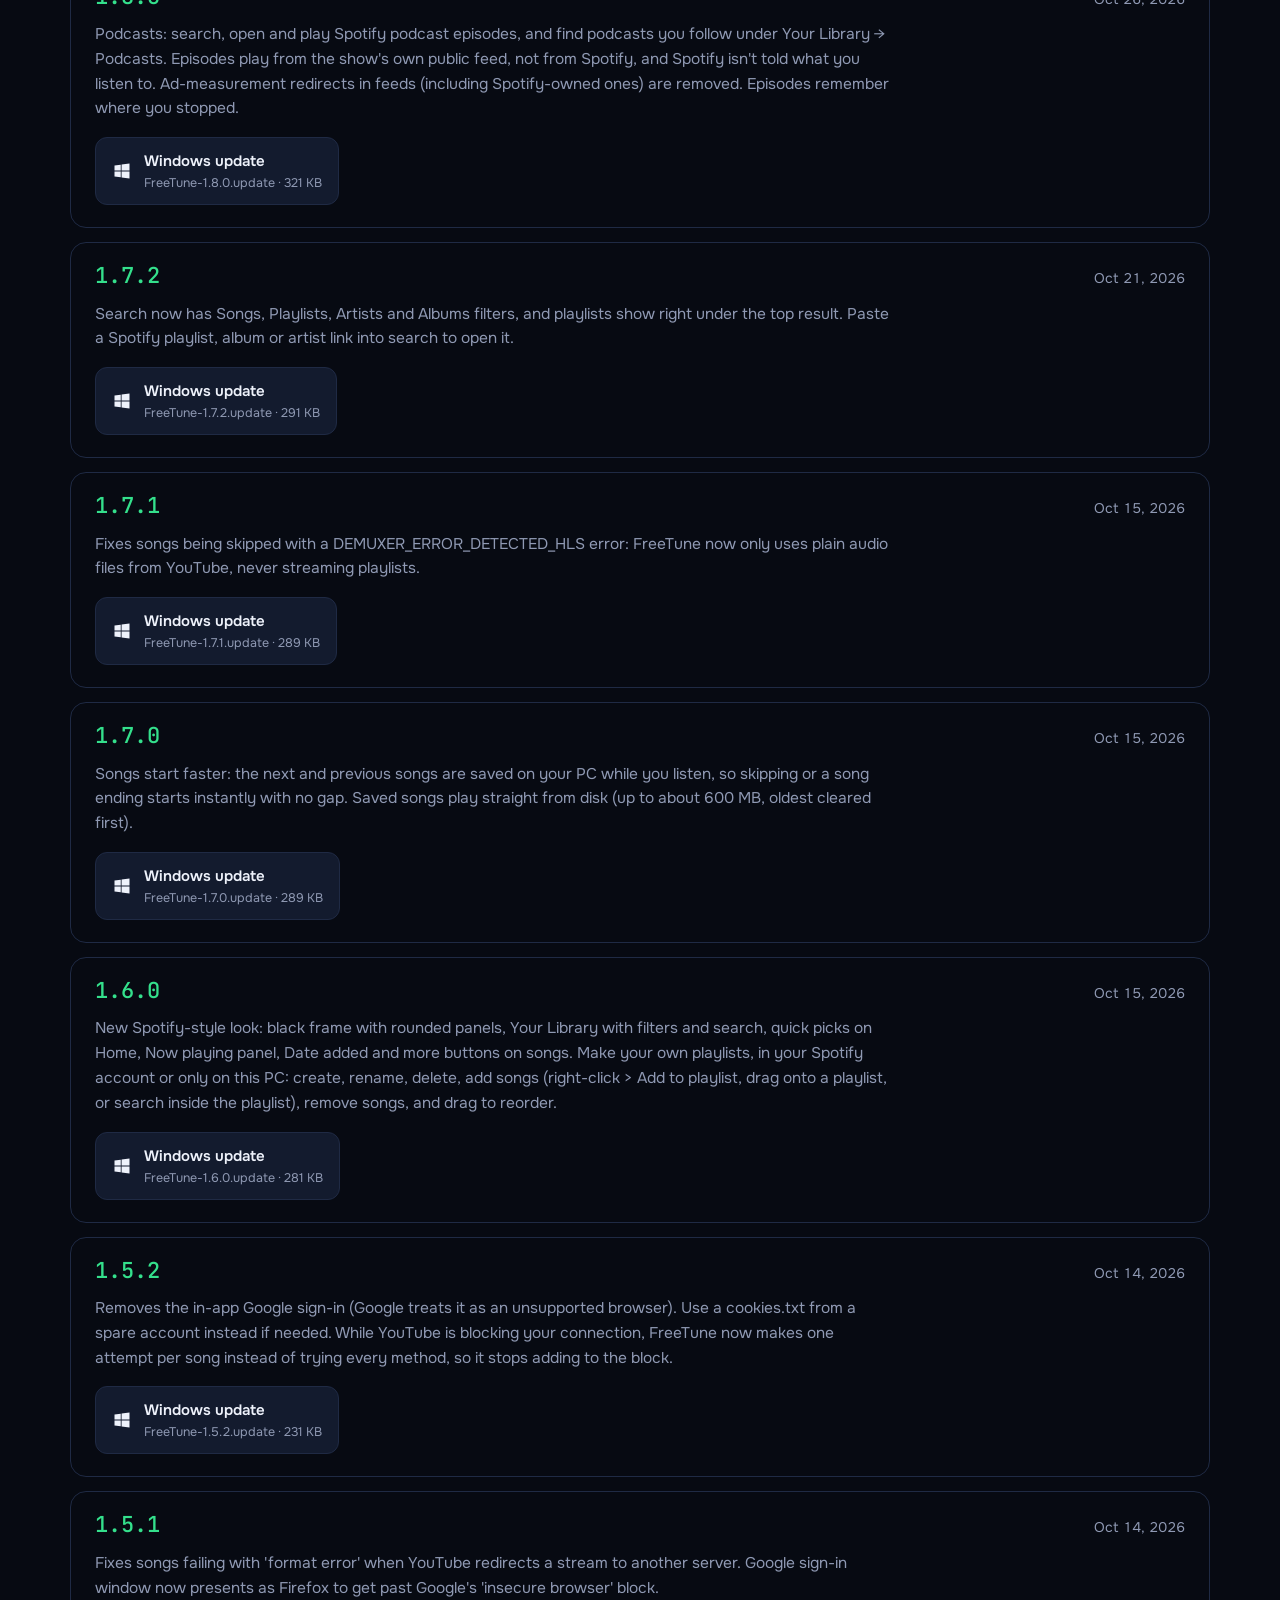
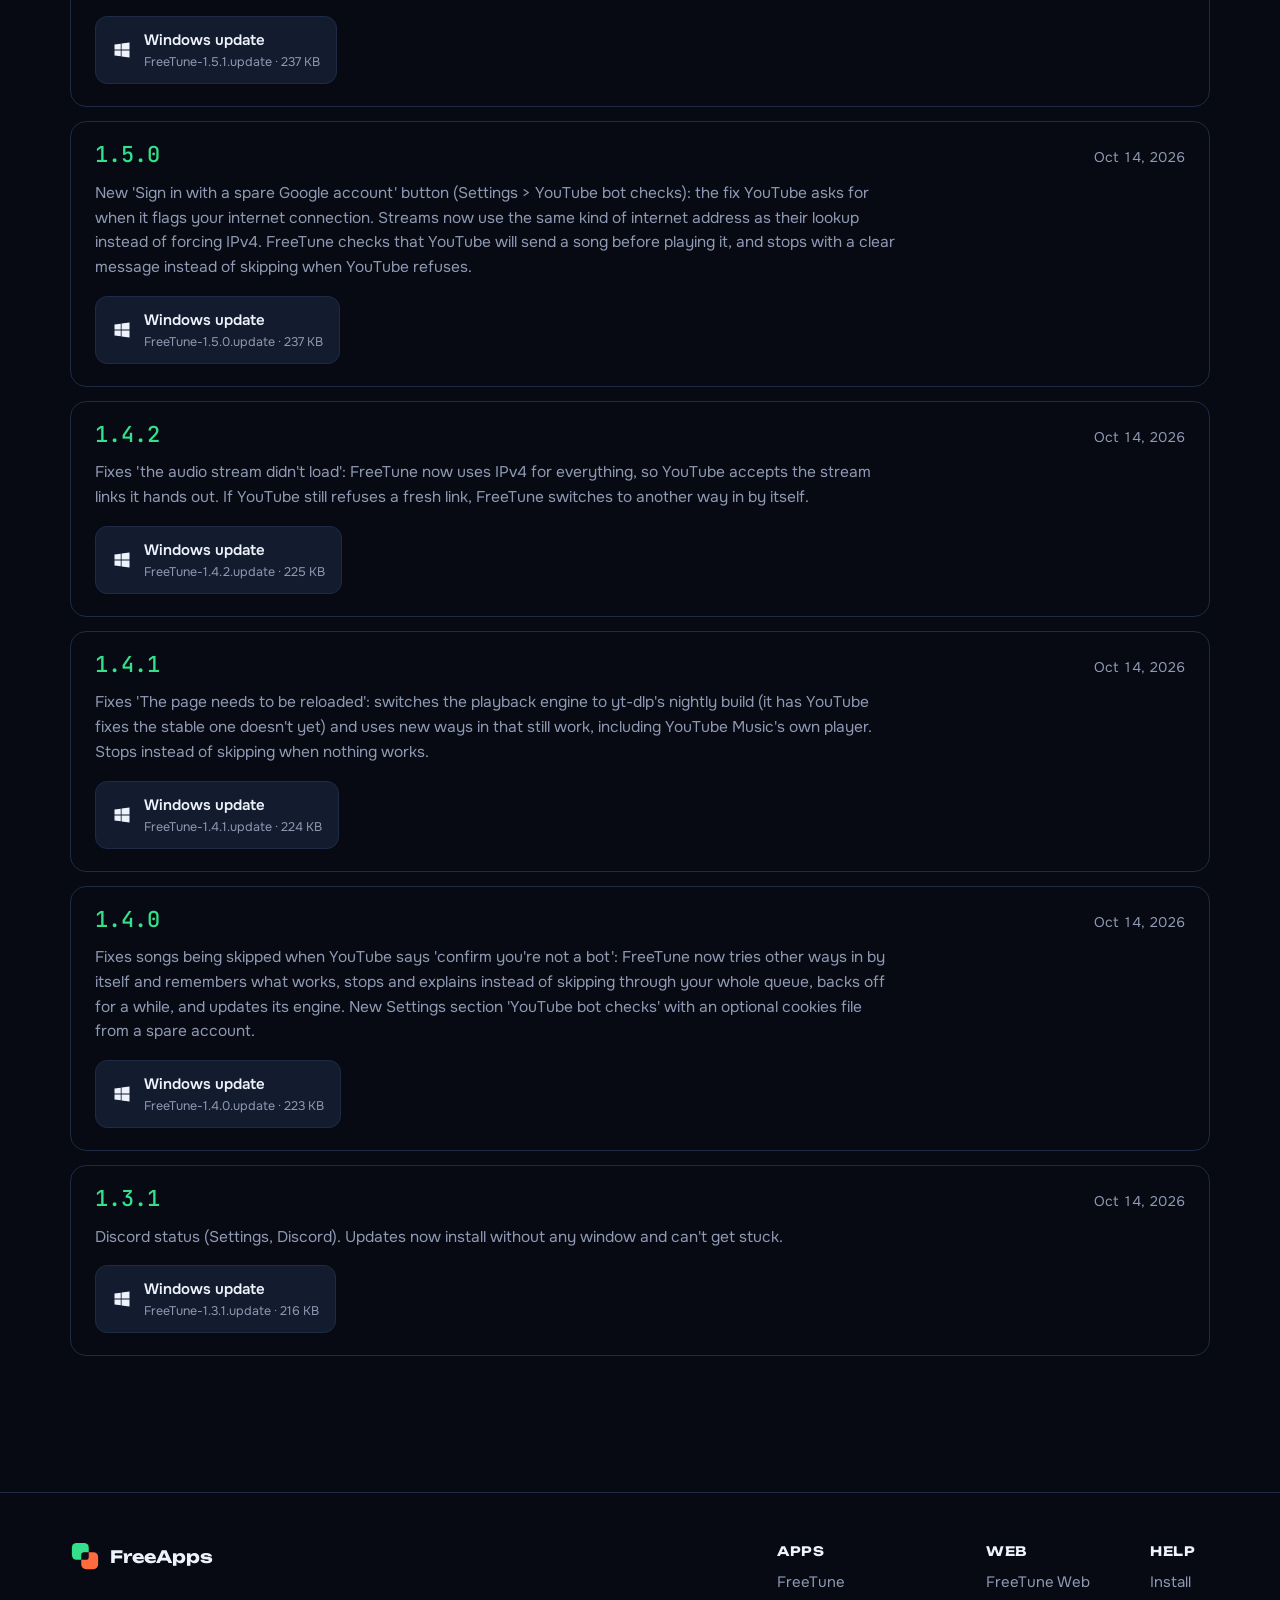
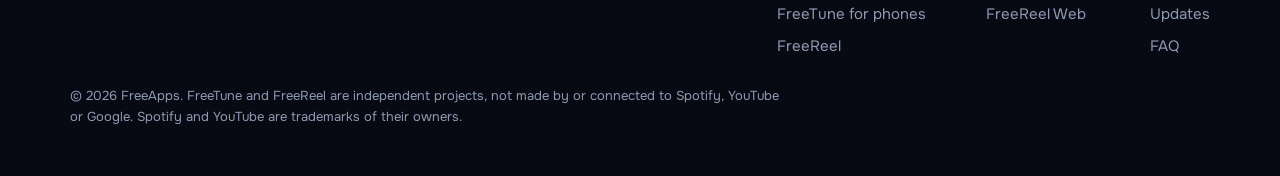
==== commit bcd54b0f: "Add the FreeTune 1.13.0 iPhone app Co-Authored-By: Claude Opus 5.5 <noreply@anthropic.com> Claude-Se" ====
--- a/updates.html
+++ b/updates.html
@@ -52,7 +52,7 @@
         <div class="rel-head"><h3 class="v">1.13.0</h3><span class="latest">Latest</span><time datetime="2026-11-13">Nov 13, 2026</time></div>
         <p>Lyrics translations: tap Translate on the lyrics screen to see each line in your language, plus the pronunciation for lyrics in another alphabet (Japanese, Korean, Chinese, Arabic, Russian and more). Pick any of 32 languages. Only the lyric text is sent to Google Translate, and only while translation is on.</p>
         <p class="warn"><b>Install this one fresh.</b> FreeTune’s signing keys changed, so 1.12.1 and older can’t update to it. On Windows, run the 1.13.0 setup (your settings are kept). On Android, uninstall FreeTune first, then install this APK (your downloads and on-phone likes and playlists are removed; Spotify ones come back when you sign in).</p>
-        <div class="dls"><a class="dl" href="downloads/FreeTune-Windows-1.13.0.zip" download><svg viewBox="0 0 24 24" fill="currentColor" aria-hidden="true"><path d="M3 5.5 10.5 4.4v7.1H3zm8.5-1.2L21 3v8.5h-9.5zM3 12.5h7.5v7.1L3 18.5zm8.5 0H21V21l-9.5-1.3z"/></svg><span><b>Windows setup</b><small>FreeTune-Windows-1.13.0.zip · 252 KB</small></span></a><a class="dl" href="downloads/updates/FreeTune-1.13.0.update" download><svg viewBox="0 0 24 24" fill="currentColor" aria-hidden="true"><path d="M3 5.5 10.5 4.4v7.1H3zm8.5-1.2L21 3v8.5h-9.5zM3 12.5h7.5v7.1L3 18.5zm8.5 0H21V21l-9.5-1.3z"/></svg><span><b>Windows update</b><small>FreeTune-1.13.0.update · 445 KB · for 1.13.0 and newer</small></span></a><a class="dl" href="downloads/FreeTune-1.13.0-android.apk" download><svg viewBox="0 0 24 24" fill="currentColor" aria-hidden="true"><path d="M17.6 9.5 19.4 6.3a.5.5 0 1 0-.9-.5l-1.8 3.2A10.9 10.9 0 0 0 12 8c-1.7 0-3.3.4-4.7 1L5.5 5.8a.5.5 0 1 0-.9.5l1.8 3.2C3.6 11 1.8 13.8 1.5 17h21c-.3-3.2-2.1-6-4.9-7.5zM7 14.2a1 1 0 1 1 0-2 1 1 0 0 1 0 2zm10 0a1 1 0 1 1 0-2 1 1 0 0 1 0 2z"/></svg><span><b>Android app</b><small>FreeTune-1.13.0-android.apk · 7.3 MB</small></span></a></div>
+        <div class="dls"><a class="dl" href="downloads/FreeTune-Windows-1.13.0.zip" download><svg viewBox="0 0 24 24" fill="currentColor" aria-hidden="true"><path d="M3 5.5 10.5 4.4v7.1H3zm8.5-1.2L21 3v8.5h-9.5zM3 12.5h7.5v7.1L3 18.5zm8.5 0H21V21l-9.5-1.3z"/></svg><span><b>Windows setup</b><small>FreeTune-Windows-1.13.0.zip · 252 KB</small></span></a><a class="dl" href="downloads/updates/FreeTune-1.13.0.update" download><svg viewBox="0 0 24 24" fill="currentColor" aria-hidden="true"><path d="M3 5.5 10.5 4.4v7.1H3zm8.5-1.2L21 3v8.5h-9.5zM3 12.5h7.5v7.1L3 18.5zm8.5 0H21V21l-9.5-1.3z"/></svg><span><b>Windows update</b><small>FreeTune-1.13.0.update · 445 KB · for 1.13.0 and newer</small></span></a><a class="dl" href="downloads/FreeTune-1.13.0-android.apk" download><svg viewBox="0 0 24 24" fill="currentColor" aria-hidden="true"><path d="M17.6 9.5 19.4 6.3a.5.5 0 1 0-.9-.5l-1.8 3.2A10.9 10.9 0 0 0 12 8c-1.7 0-3.3.4-4.7 1L5.5 5.8a.5.5 0 1 0-.9.5l1.8 3.2C3.6 11 1.8 13.8 1.5 17h21c-.3-3.2-2.1-6-4.9-7.5zM7 14.2a1 1 0 1 1 0-2 1 1 0 0 1 0 2zm10 0a1 1 0 1 1 0-2 1 1 0 0 1 0 2z"/></svg><span><b>Android app</b><small>FreeTune-1.13.0-android.apk · 7.3 MB</small></span></a><a class="dl" href="downloads/FreeTune-1.13.0-iphone.ipa" download><svg viewBox="0 0 24 24" fill="currentColor" aria-hidden="true"><path d="M16.4 12.6c0-2.4 2-3.6 2.1-3.7-1.1-1.7-2.9-1.9-3.5-1.9-1.5-.2-2.9.9-3.7.9-.8 0-1.9-.9-3.2-.8-1.6 0-3.2 1-4 2.5-1.7 3-.4 7.4 1.2 9.8.8 1.2 1.8 2.5 3 2.4 1.2 0 1.7-.8 3.2-.8s1.9.8 3.2.8c1.3 0 2.1-1.2 2.9-2.4.9-1.3 1.3-2.7 1.3-2.7s-2.5-1-2.5-4.1zM14 5.5c.7-.8 1.1-1.9 1-3-1 0-2.1.7-2.8 1.5-.6.7-1.2 1.8-1 2.9 1.1.1 2.1-.6 2.8-1.4z"/></svg><span><b>iPhone app</b><small>FreeTune-1.13.0-iphone.ipa · 625 KB</small></span></a></div>
       </article>
       <article class="rel" id="freetune-1-12-1">
         <div class="rel-head"><h3 class="v">1.12.1</h3><time datetime="2026-10-30">Oct 30, 2026</time></div>
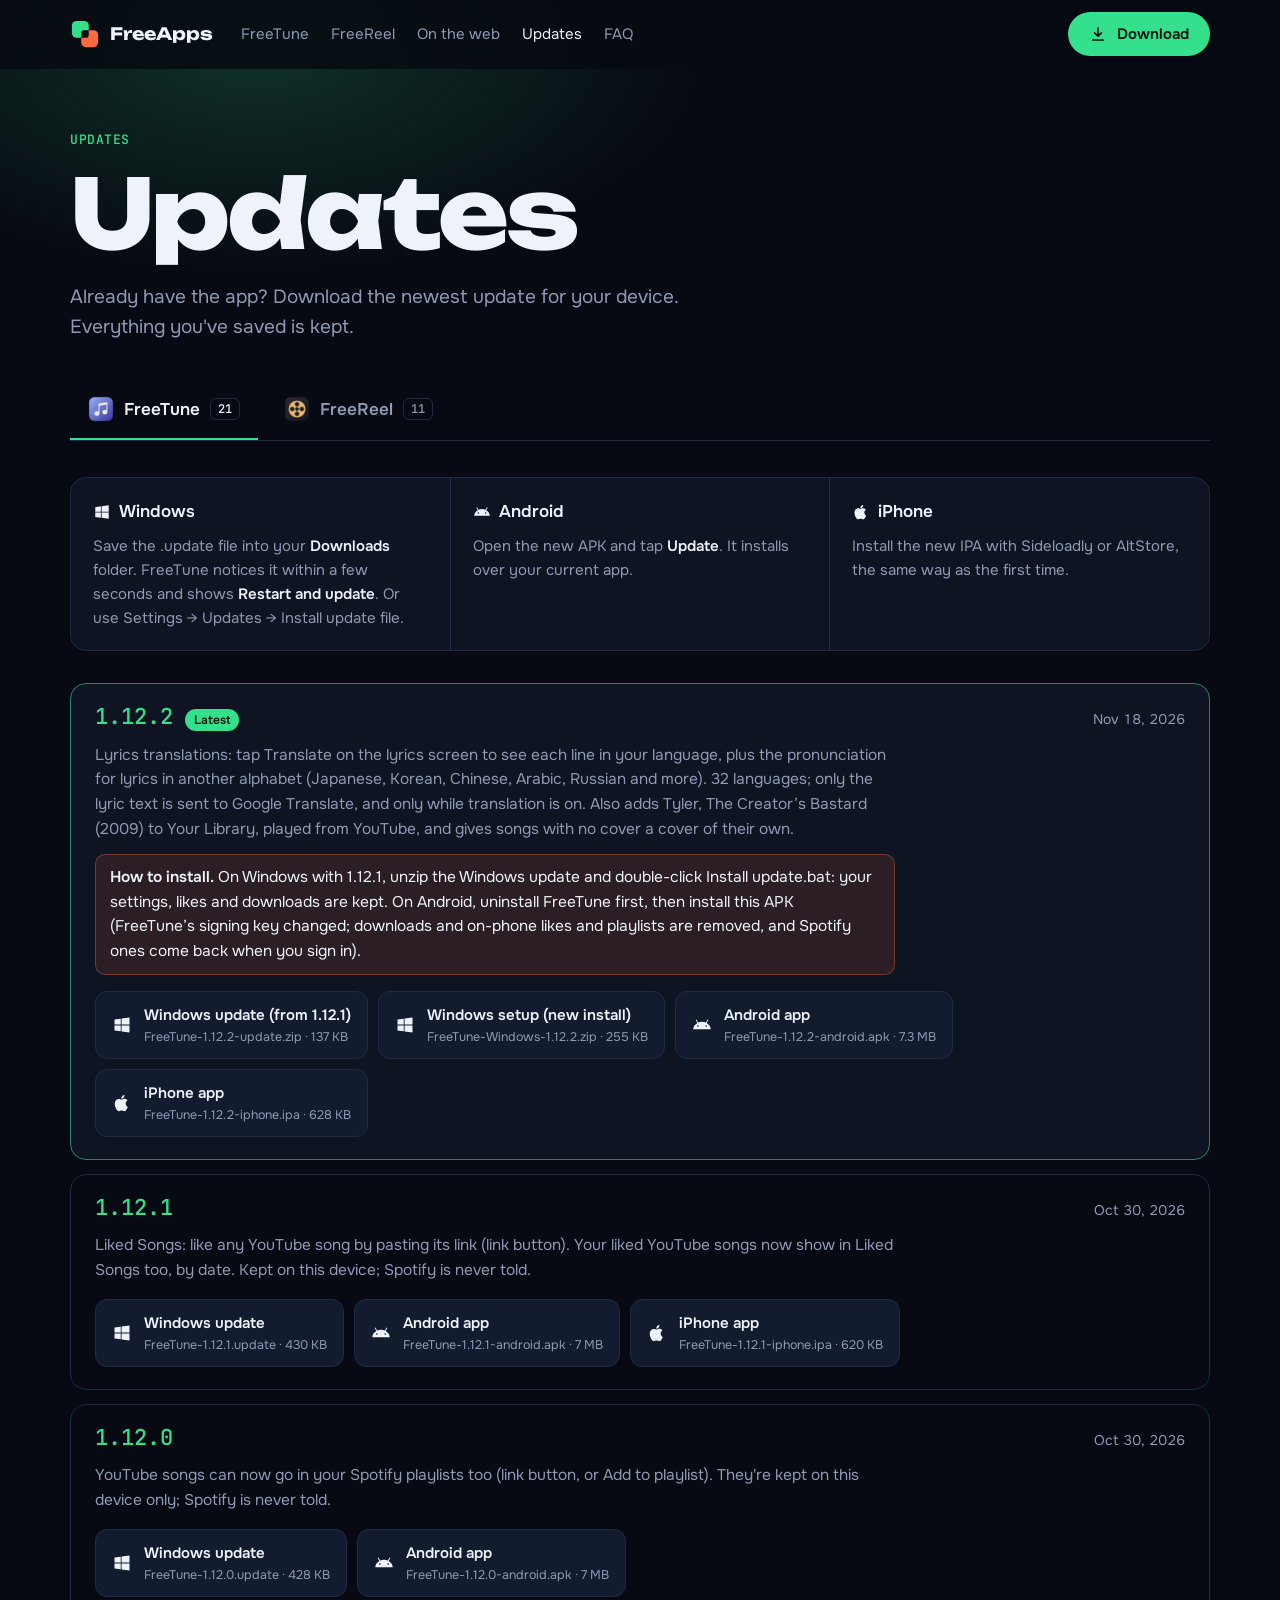
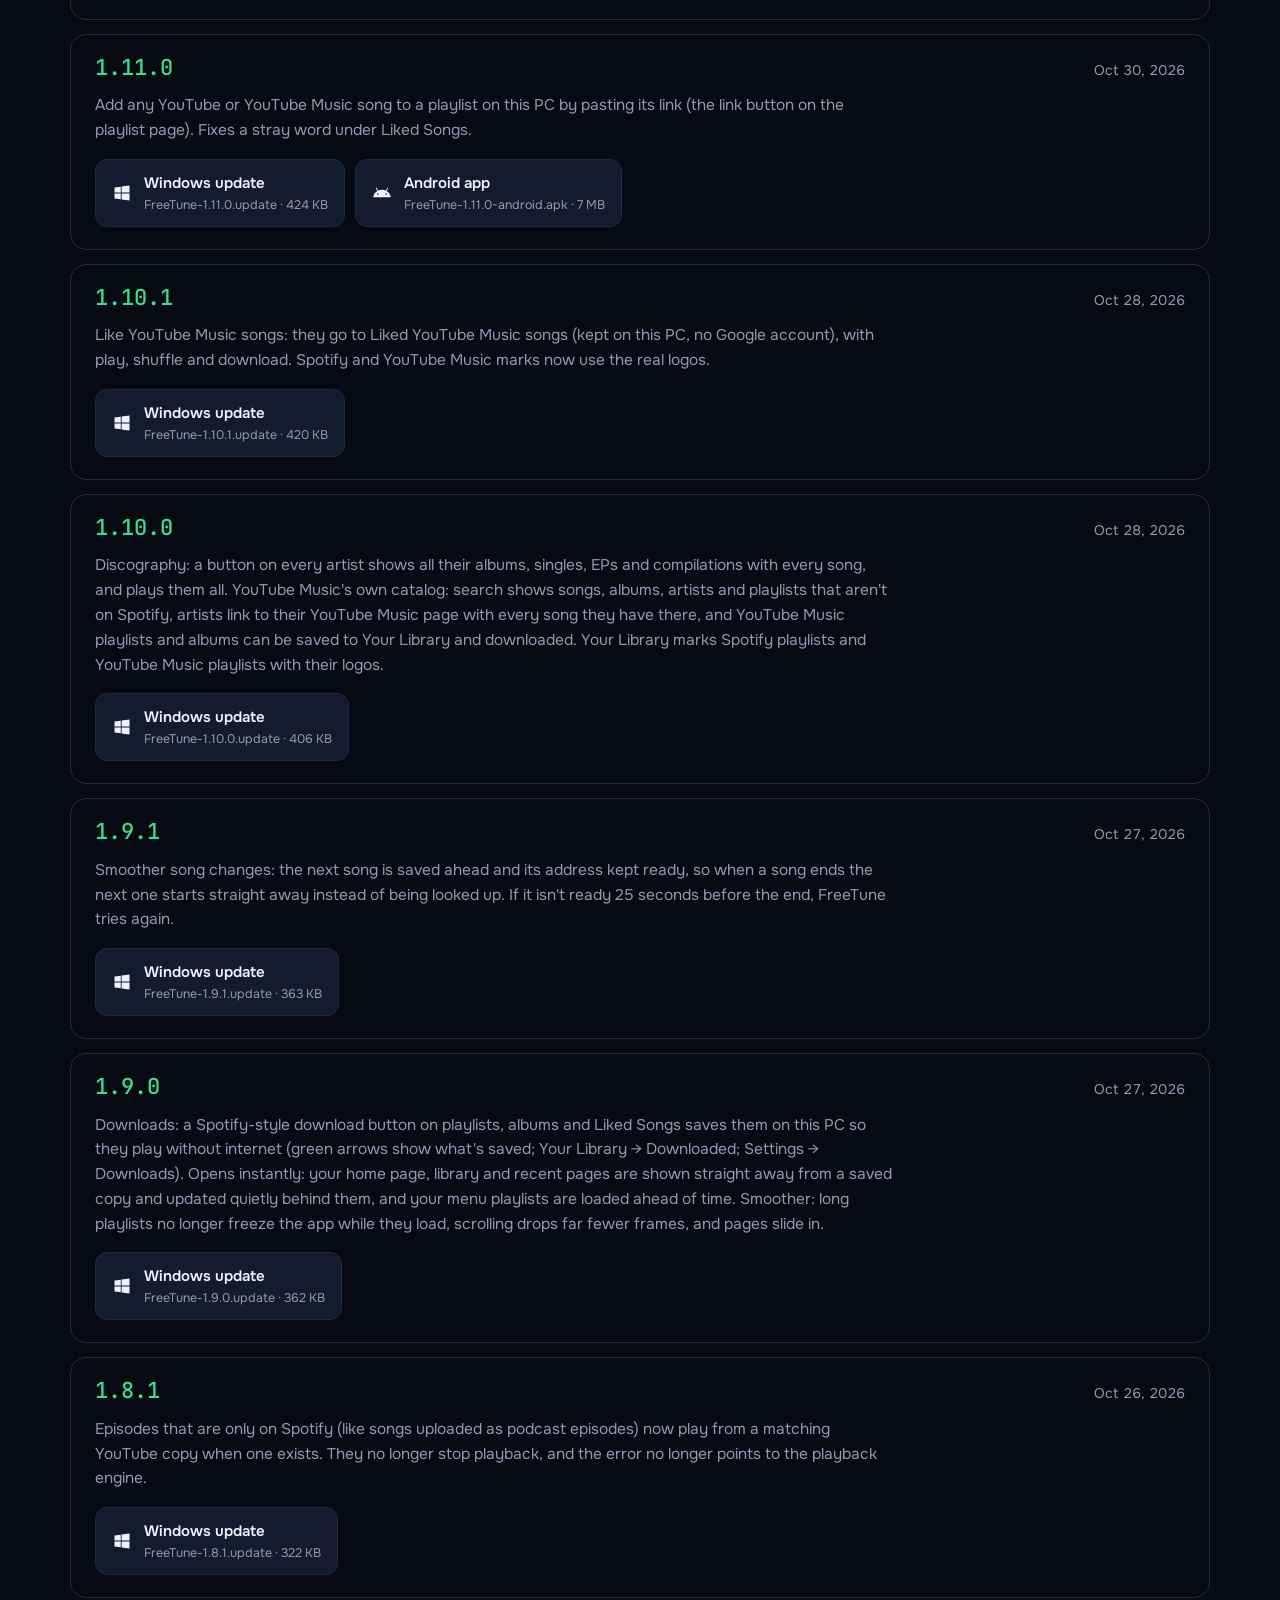
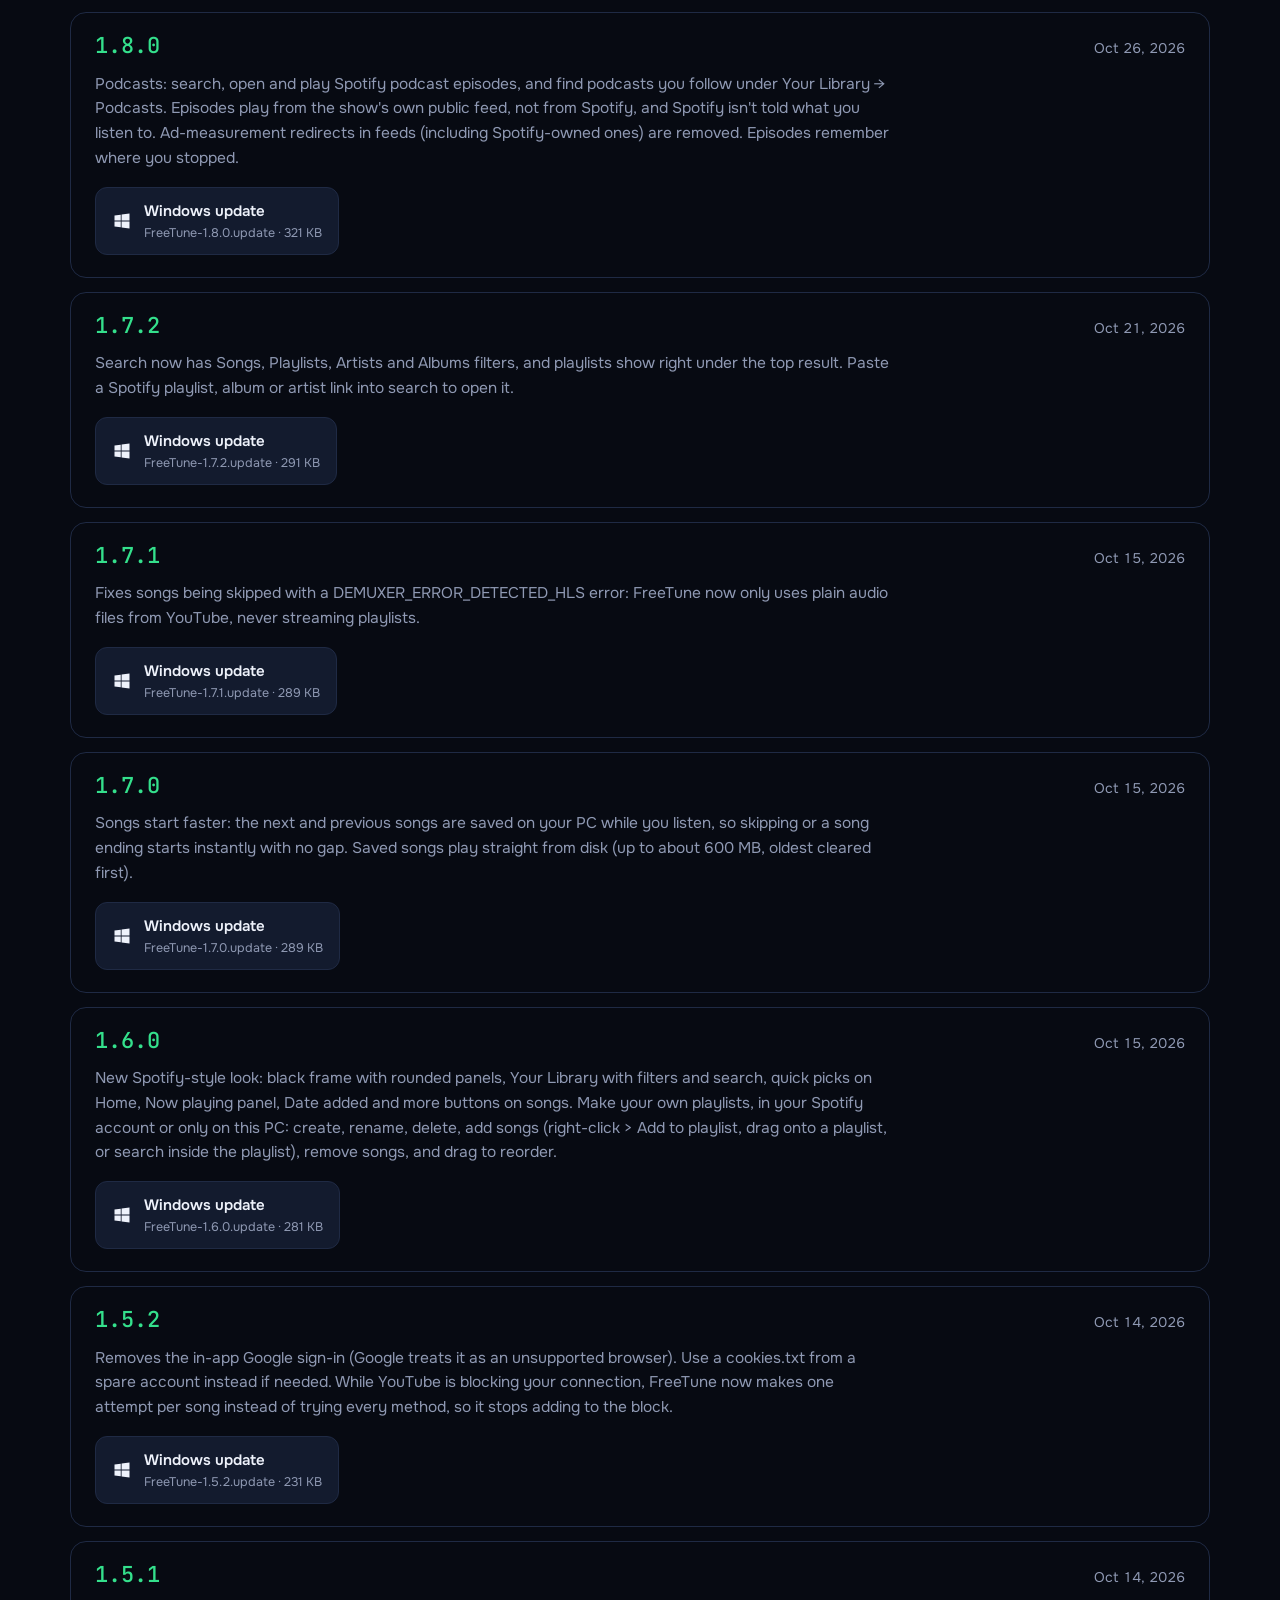
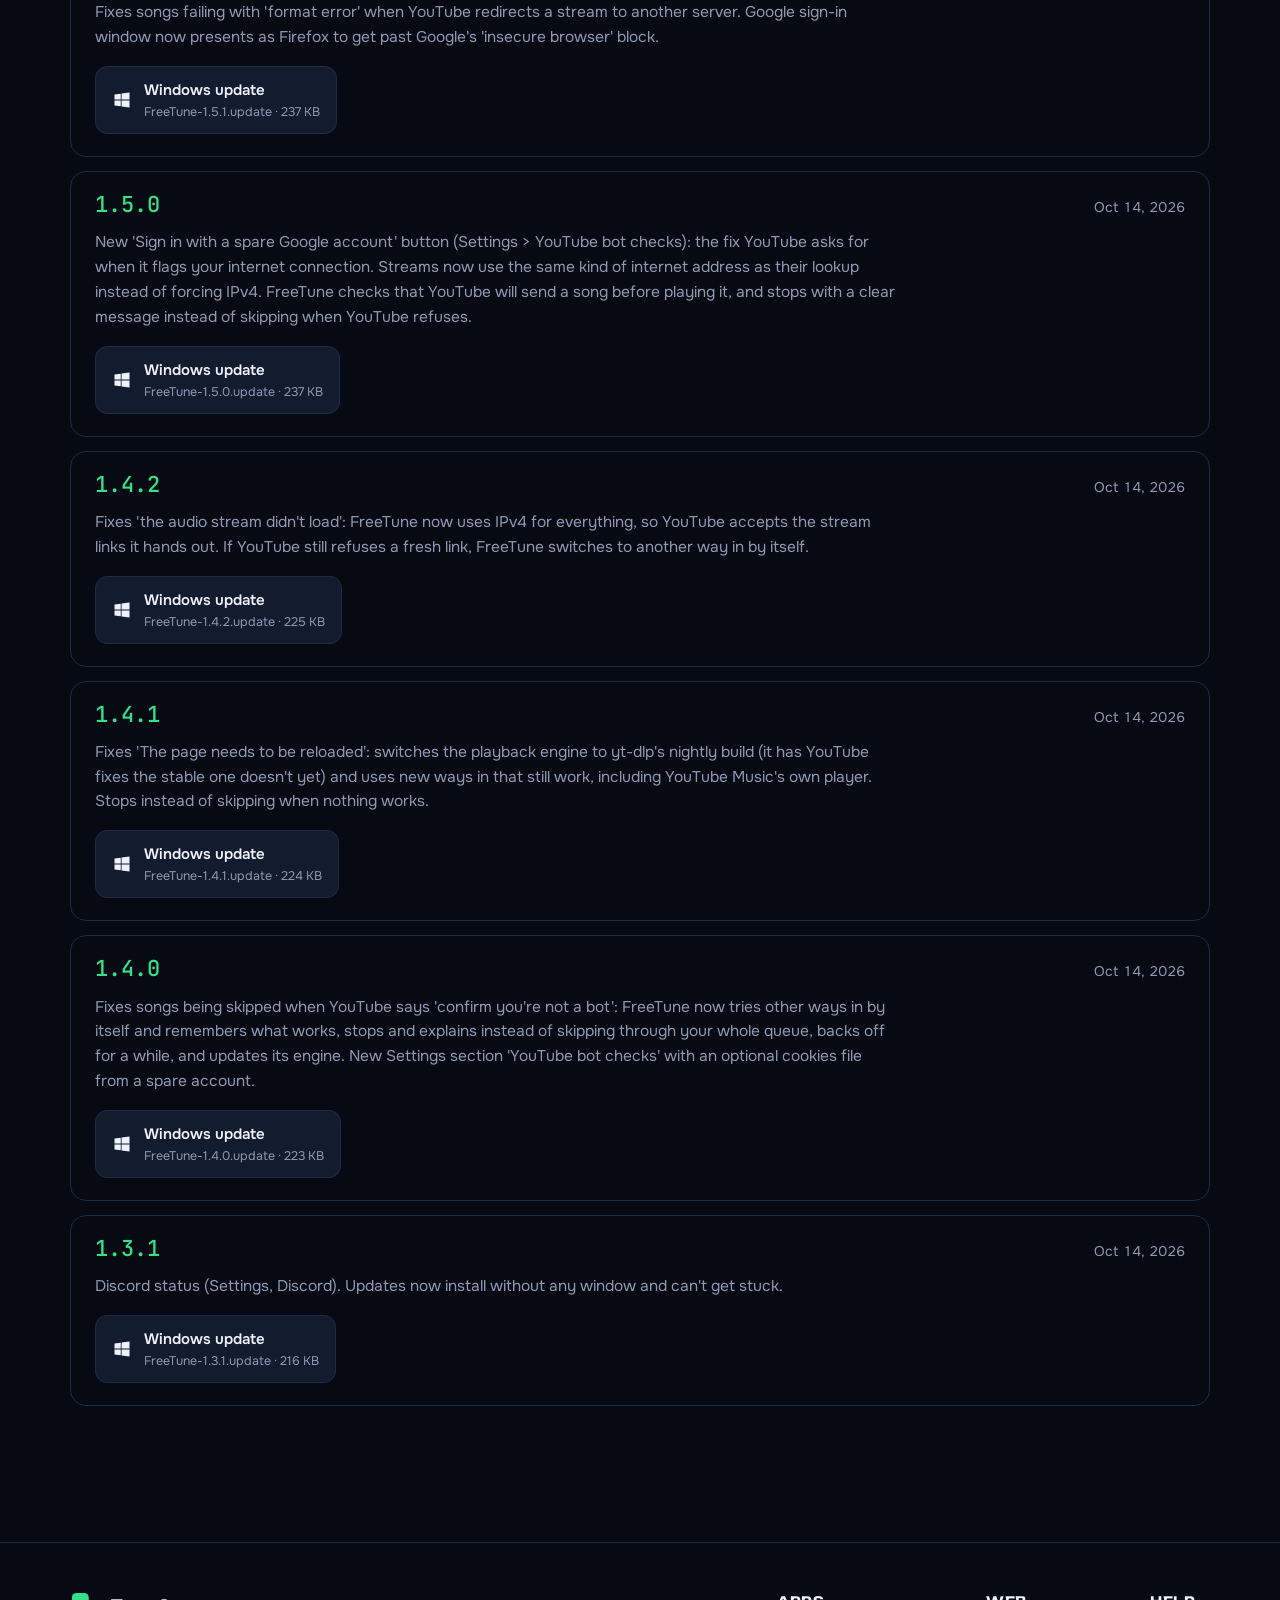
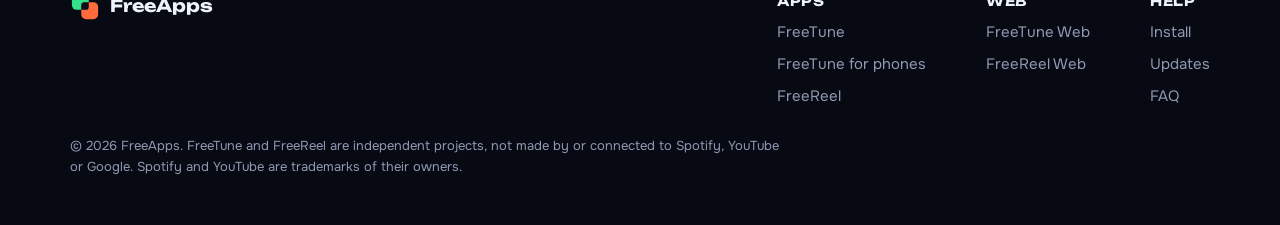
==== commit 862f02c6: "Replace FreeTune 1.13.0 with 1.12.2 (installs over 1.12.1 on Windows) Co-Authored-By: Claude Opus 5." ====
--- a/updates.html
+++ b/updates.html
@@ -48,11 +48,11 @@
         <div><b><svg viewBox="0 0 24 24" fill="currentColor" aria-hidden="true"><path d="M17.6 9.5 19.4 6.3a.5.5 0 1 0-.9-.5l-1.8 3.2A10.9 10.9 0 0 0 12 8c-1.7 0-3.3.4-4.7 1L5.5 5.8a.5.5 0 1 0-.9.5l1.8 3.2C3.6 11 1.8 13.8 1.5 17h21c-.3-3.2-2.1-6-4.9-7.5zM7 14.2a1 1 0 1 1 0-2 1 1 0 0 1 0 2zm10 0a1 1 0 1 1 0-2 1 1 0 0 1 0 2z"/></svg>Android</b><p>Open the new APK and tap <strong>Update</strong>. It installs over your current app.</p></div>
         <div><b><svg viewBox="0 0 24 24" fill="currentColor" aria-hidden="true"><path d="M16.4 12.6c0-2.4 2-3.6 2.1-3.7-1.1-1.7-2.9-1.9-3.5-1.9-1.5-.2-2.9.9-3.7.9-.8 0-1.9-.9-3.2-.8-1.6 0-3.2 1-4 2.5-1.7 3-.4 7.4 1.2 9.8.8 1.2 1.8 2.5 3 2.4 1.2 0 1.7-.8 3.2-.8s1.9.8 3.2.8c1.3 0 2.1-1.2 2.9-2.4.9-1.3 1.3-2.7 1.3-2.7s-2.5-1-2.5-4.1zM14 5.5c.7-.8 1.1-1.9 1-3-1 0-2.1.7-2.8 1.5-.6.7-1.2 1.8-1 2.9 1.1.1 2.1-.6 2.8-1.4z"/></svg>iPhone</b><p>Install the new IPA with Sideloadly or AltStore, the same way as the first time.</p></div>
       </div>
-      <article class="rel now" id="freetune-1-13-0">
-        <div class="rel-head"><h3 class="v">1.13.0</h3><span class="latest">Latest</span><time datetime="2026-11-13">Nov 13, 2026</time></div>
-        <p>Lyrics translations: tap Translate on the lyrics screen to see each line in your language, plus the pronunciation for lyrics in another alphabet (Japanese, Korean, Chinese, Arabic, Russian and more). Pick any of 32 languages. Only the lyric text is sent to Google Translate, and only while translation is on.</p>
-        <p class="warn"><b>Install this one fresh.</b> FreeTune’s signing keys changed, so 1.12.1 and older can’t update to it. On Windows, run the 1.13.0 setup (your settings are kept). On Android, uninstall FreeTune first, then install this APK (your downloads and on-phone likes and playlists are removed; Spotify ones come back when you sign in).</p>
-        <div class="dls"><a class="dl" href="downloads/FreeTune-Windows-1.13.0.zip" download><svg viewBox="0 0 24 24" fill="currentColor" aria-hidden="true"><path d="M3 5.5 10.5 4.4v7.1H3zm8.5-1.2L21 3v8.5h-9.5zM3 12.5h7.5v7.1L3 18.5zm8.5 0H21V21l-9.5-1.3z"/></svg><span><b>Windows setup</b><small>FreeTune-Windows-1.13.0.zip · 252 KB</small></span></a><a class="dl" href="downloads/updates/FreeTune-1.13.0.update" download><svg viewBox="0 0 24 24" fill="currentColor" aria-hidden="true"><path d="M3 5.5 10.5 4.4v7.1H3zm8.5-1.2L21 3v8.5h-9.5zM3 12.5h7.5v7.1L3 18.5zm8.5 0H21V21l-9.5-1.3z"/></svg><span><b>Windows update</b><small>FreeTune-1.13.0.update · 445 KB · for 1.13.0 and newer</small></span></a><a class="dl" href="downloads/FreeTune-1.13.0-android.apk" download><svg viewBox="0 0 24 24" fill="currentColor" aria-hidden="true"><path d="M17.6 9.5 19.4 6.3a.5.5 0 1 0-.9-.5l-1.8 3.2A10.9 10.9 0 0 0 12 8c-1.7 0-3.3.4-4.7 1L5.5 5.8a.5.5 0 1 0-.9.5l1.8 3.2C3.6 11 1.8 13.8 1.5 17h21c-.3-3.2-2.1-6-4.9-7.5zM7 14.2a1 1 0 1 1 0-2 1 1 0 0 1 0 2zm10 0a1 1 0 1 1 0-2 1 1 0 0 1 0 2z"/></svg><span><b>Android app</b><small>FreeTune-1.13.0-android.apk · 7.3 MB</small></span></a><a class="dl" href="downloads/FreeTune-1.13.0-iphone.ipa" download><svg viewBox="0 0 24 24" fill="currentColor" aria-hidden="true"><path d="M16.4 12.6c0-2.4 2-3.6 2.1-3.7-1.1-1.7-2.9-1.9-3.5-1.9-1.5-.2-2.9.9-3.7.9-.8 0-1.9-.9-3.2-.8-1.6 0-3.2 1-4 2.5-1.7 3-.4 7.4 1.2 9.8.8 1.2 1.8 2.5 3 2.4 1.2 0 1.7-.8 3.2-.8s1.9.8 3.2.8c1.3 0 2.1-1.2 2.9-2.4.9-1.3 1.3-2.7 1.3-2.7s-2.5-1-2.5-4.1zM14 5.5c.7-.8 1.1-1.9 1-3-1 0-2.1.7-2.8 1.5-.6.7-1.2 1.8-1 2.9 1.1.1 2.1-.6 2.8-1.4z"/></svg><span><b>iPhone app</b><small>FreeTune-1.13.0-iphone.ipa · 625 KB</small></span></a></div>
+      <article class="rel now" id="freetune-1-12-2">
+        <div class="rel-head"><h3 class="v">1.12.2</h3><span class="latest">Latest</span><time datetime="2026-11-18">Nov 18, 2026</time></div>
+        <p>Lyrics translations: tap Translate on the lyrics screen to see each line in your language, plus the pronunciation for lyrics in another alphabet (Japanese, Korean, Chinese, Arabic, Russian and more). 32 languages; only the lyric text is sent to Google Translate, and only while translation is on. Also adds Tyler, The Creator’s Bastard (2009) to Your Library, played from YouTube, and gives songs with no cover a cover of their own.</p>
+        <p class="warn"><b>How to install.</b> On Windows with 1.12.1, unzip the Windows update and double-click Install update.bat: your settings, likes and downloads are kept. On Android, uninstall FreeTune first, then install this APK (FreeTune’s signing key changed; downloads and on-phone likes and playlists are removed, and Spotify ones come back when you sign in).</p>
+        <div class="dls"><a class="dl" href="downloads/updates/FreeTune-1.12.2-update.zip" download><svg viewBox="0 0 24 24" fill="currentColor" aria-hidden="true"><path d="M3 5.5 10.5 4.4v7.1H3zm8.5-1.2L21 3v8.5h-9.5zM3 12.5h7.5v7.1L3 18.5zm8.5 0H21V21l-9.5-1.3z"/></svg><span><b>Windows update (from 1.12.1)</b><small>FreeTune-1.12.2-update.zip · 137 KB</small></span></a><a class="dl" href="downloads/FreeTune-Windows-1.12.2.zip" download><svg viewBox="0 0 24 24" fill="currentColor" aria-hidden="true"><path d="M3 5.5 10.5 4.4v7.1H3zm8.5-1.2L21 3v8.5h-9.5zM3 12.5h7.5v7.1L3 18.5zm8.5 0H21V21l-9.5-1.3z"/></svg><span><b>Windows setup (new install)</b><small>FreeTune-Windows-1.12.2.zip · 255 KB</small></span></a><a class="dl" href="downloads/FreeTune-1.12.2-android.apk" download><svg viewBox="0 0 24 24" fill="currentColor" aria-hidden="true"><path d="M17.6 9.5 19.4 6.3a.5.5 0 1 0-.9-.5l-1.8 3.2A10.9 10.9 0 0 0 12 8c-1.7 0-3.3.4-4.7 1L5.5 5.8a.5.5 0 1 0-.9.5l1.8 3.2C3.6 11 1.8 13.8 1.5 17h21c-.3-3.2-2.1-6-4.9-7.5zM7 14.2a1 1 0 1 1 0-2 1 1 0 0 1 0 2zm10 0a1 1 0 1 1 0-2 1 1 0 0 1 0 2z"/></svg><span><b>Android app</b><small>FreeTune-1.12.2-android.apk · 7.3 MB</small></span></a><a class="dl" href="downloads/FreeTune-1.12.2-iphone.ipa" download><svg viewBox="0 0 24 24" fill="currentColor" aria-hidden="true"><path d="M16.4 12.6c0-2.4 2-3.6 2.1-3.7-1.1-1.7-2.9-1.9-3.5-1.9-1.5-.2-2.9.9-3.7.9-.8 0-1.9-.9-3.2-.8-1.6 0-3.2 1-4 2.5-1.7 3-.4 7.4 1.2 9.8.8 1.2 1.8 2.5 3 2.4 1.2 0 1.7-.8 3.2-.8s1.9.8 3.2.8c1.3 0 2.1-1.2 2.9-2.4.9-1.3 1.3-2.7 1.3-2.7s-2.5-1-2.5-4.1zM14 5.5c.7-.8 1.1-1.9 1-3-1 0-2.1.7-2.8 1.5-.6.7-1.2 1.8-1 2.9 1.1.1 2.1-.6 2.8-1.4z"/></svg><span><b>iPhone app</b><small>FreeTune-1.12.2-iphone.ipa · 628 KB</small></span></a></div>
       </article>
       <article class="rel" id="freetune-1-12-1">
         <div class="rel-head"><h3 class="v">1.12.1</h3><time datetime="2026-10-30">Oct 30, 2026</time></div>
